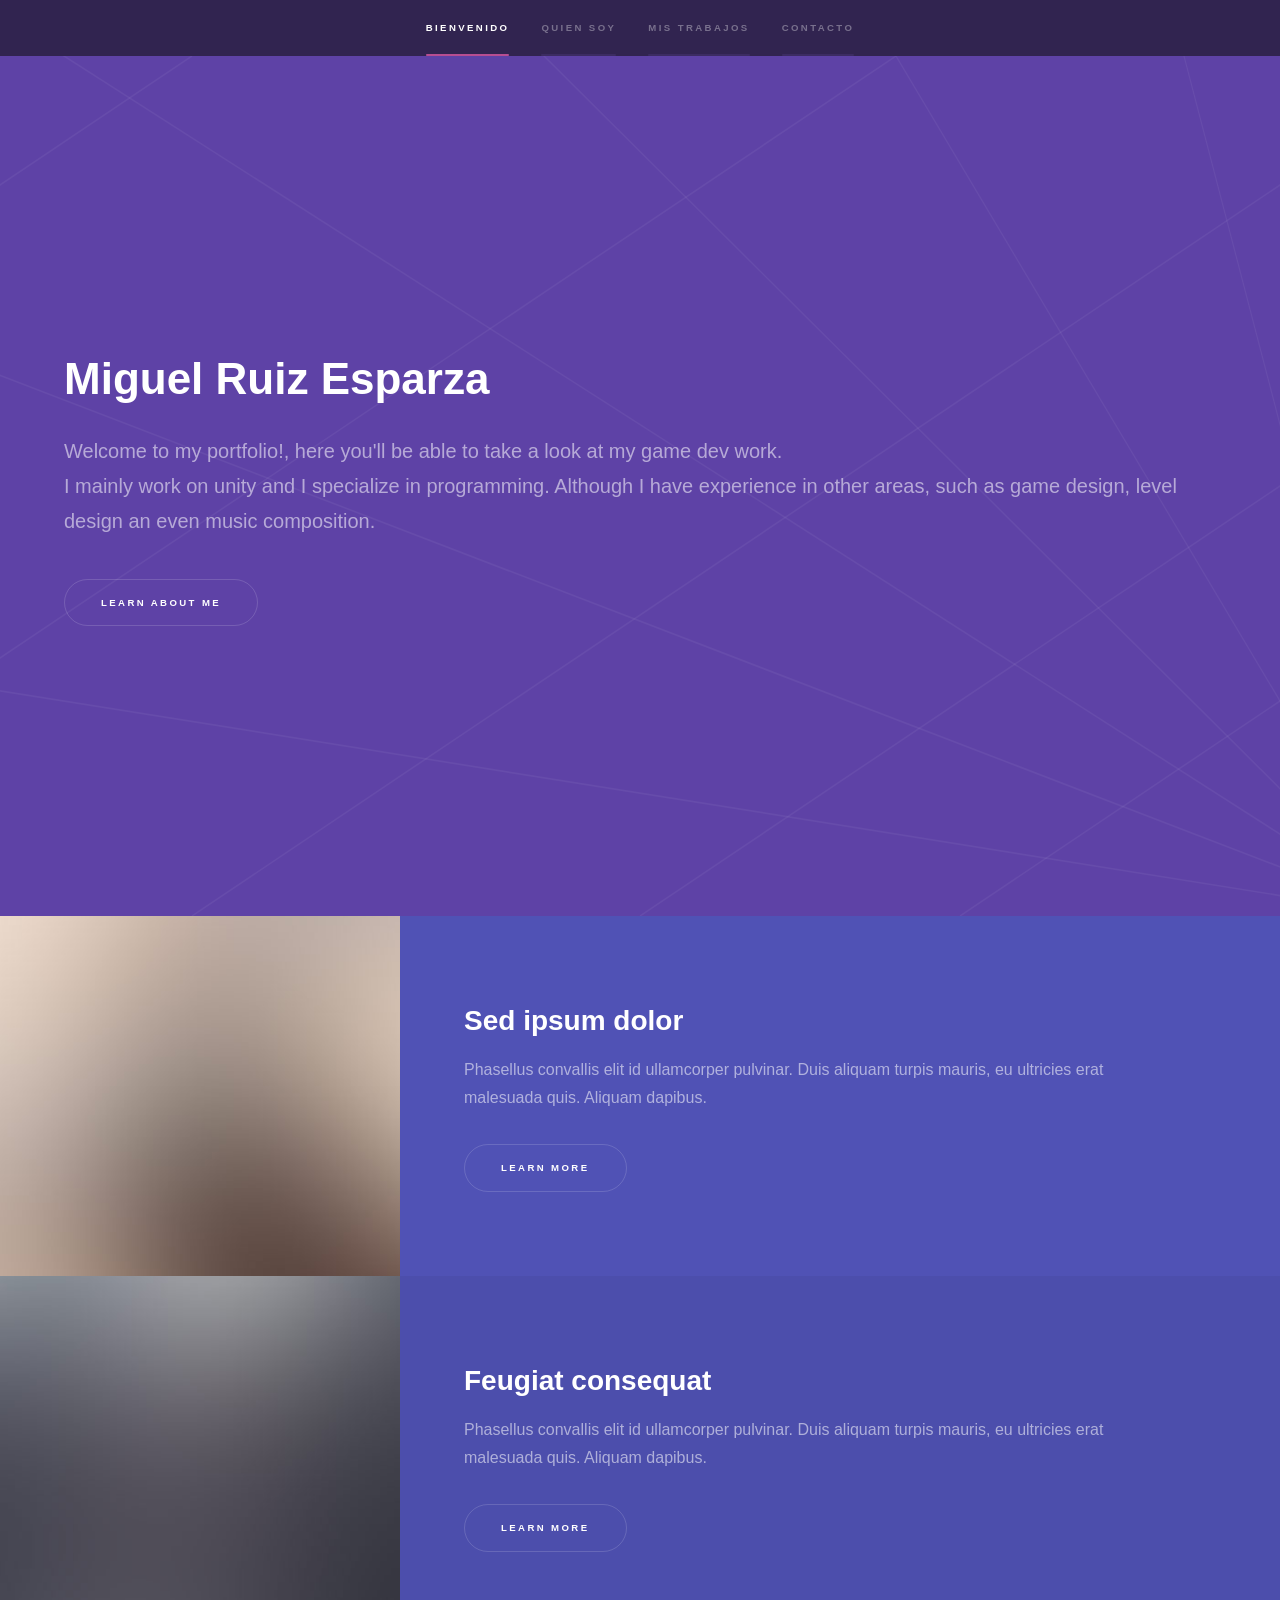
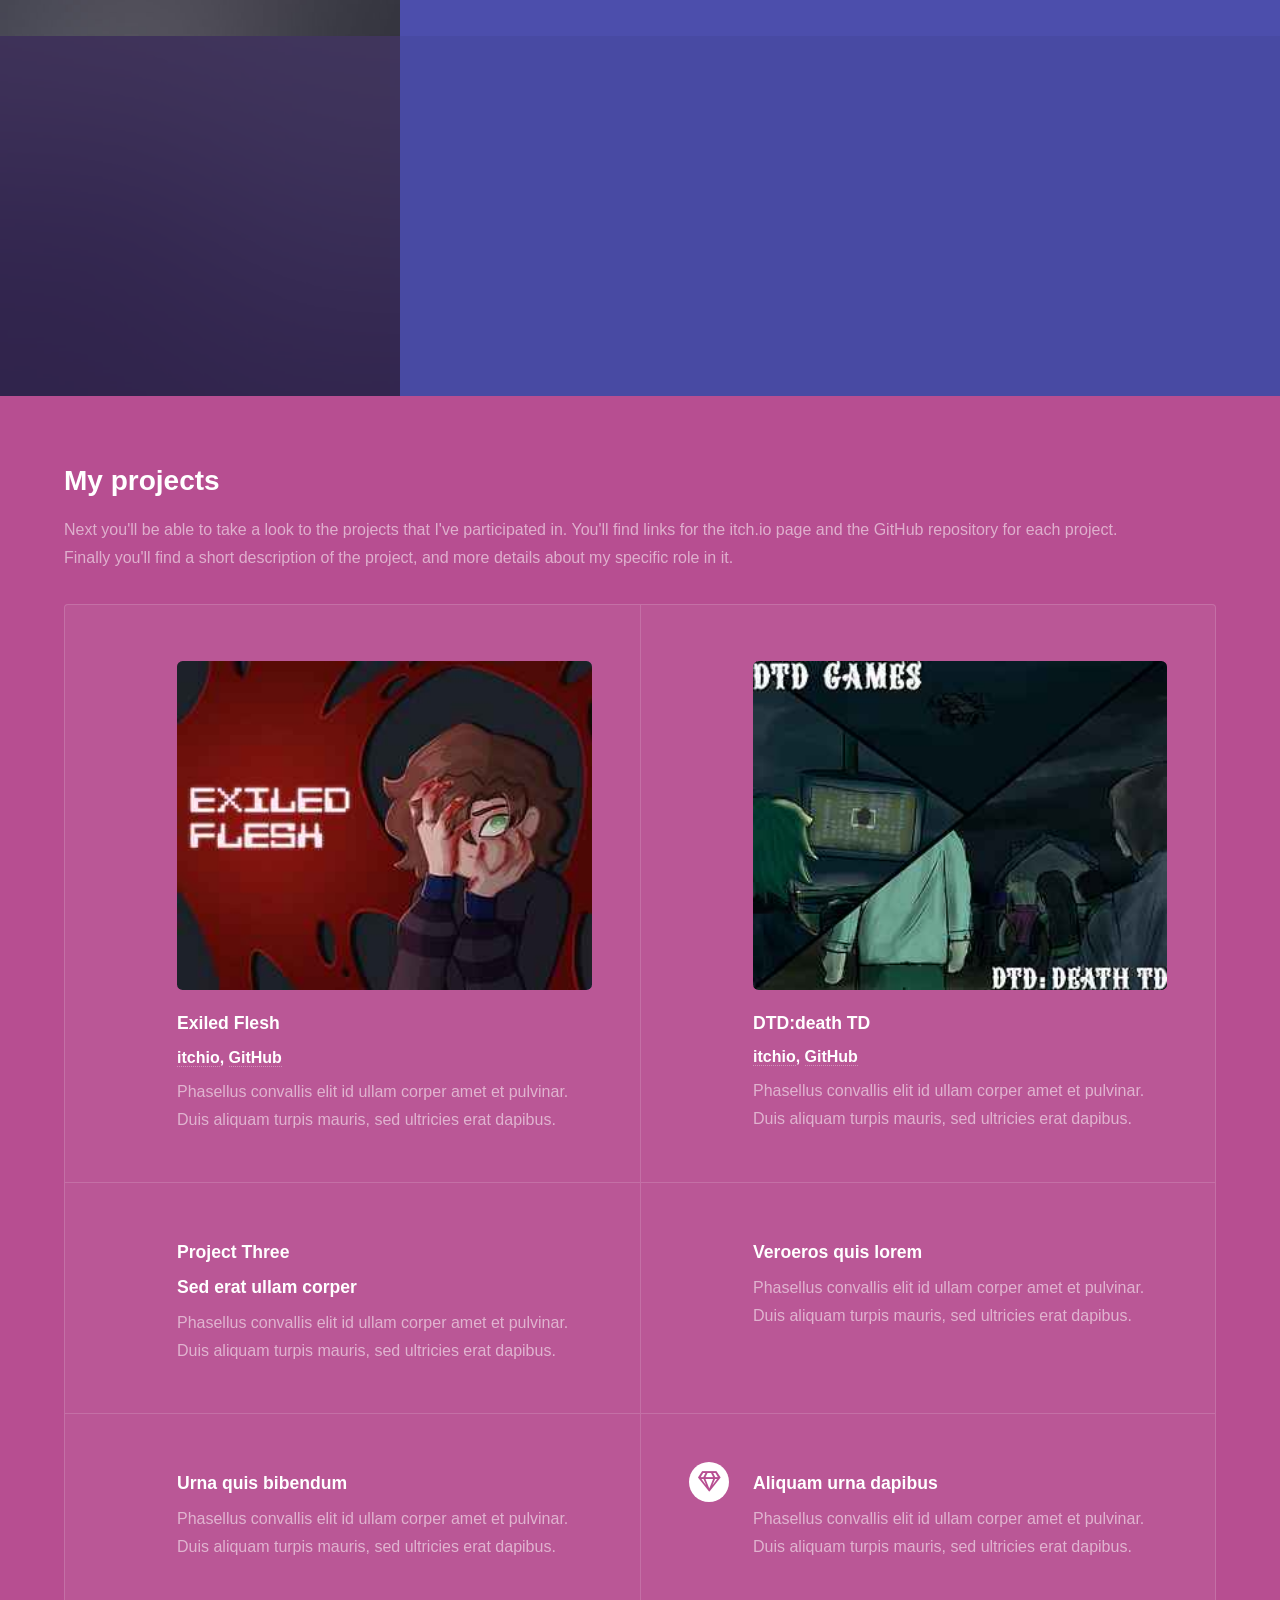
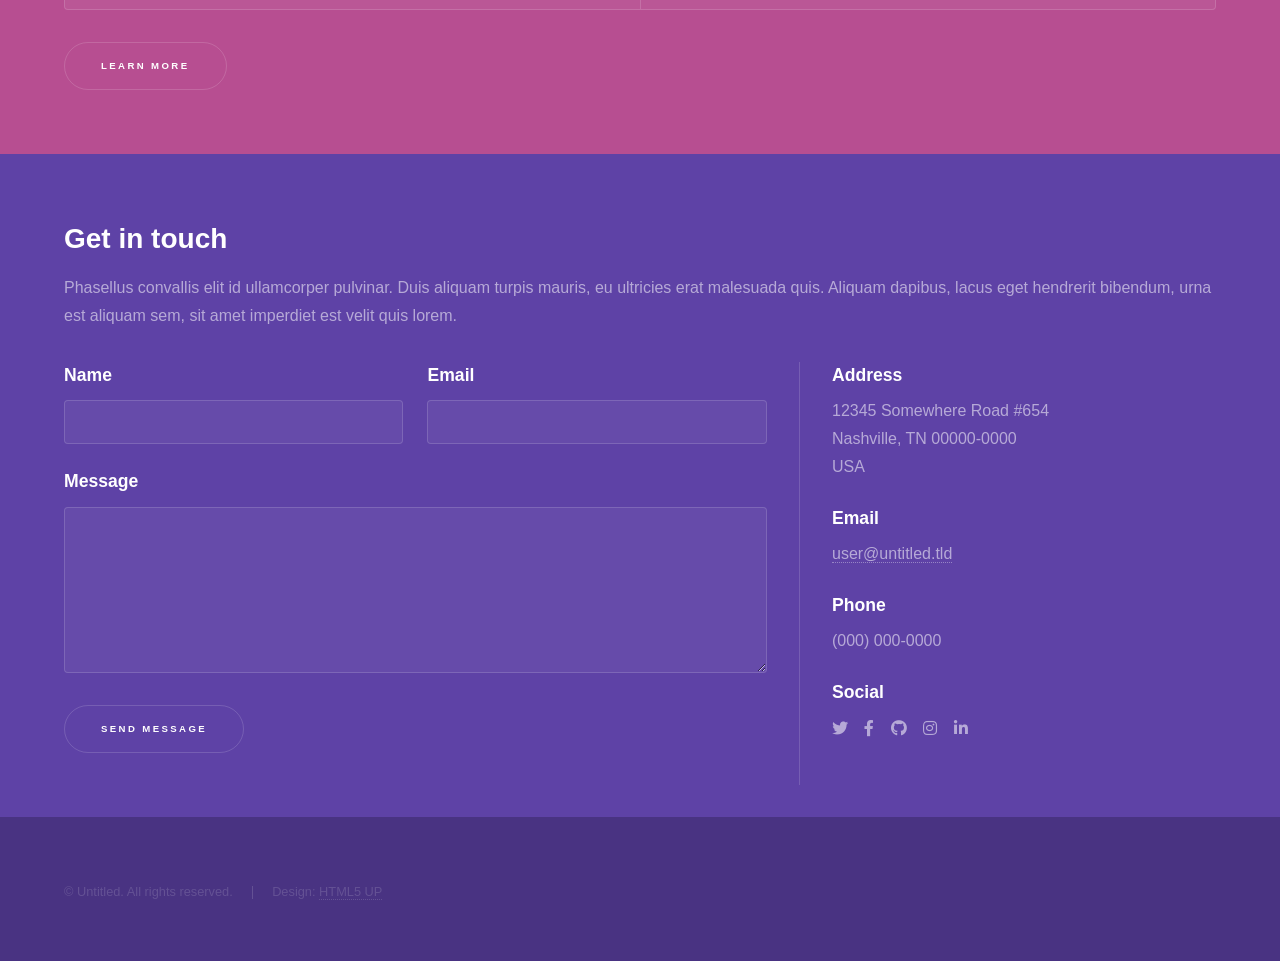
==== index.html @ 8ec9bc99 "DTD added" ====
<!DOCTYPE HTML>
<!--
	Credits to:
	Hyperspace by HTML5 UP
	html5up.net | @ajlkn
	Free for personal and commercial use under the CCA 3.0 license (html5up.net/license)
-->
<html>
	<head>
		<title>Miguel Ruiz Esparza Portfolio</title>
		<meta charset="utf-8" />
		<meta name="viewport" content="width=device-width, initial-scale=1, user-scalable=no" />
		<link rel="stylesheet" href="assets/css/main.css" />
		<noscript><link rel="stylesheet" href="assets/css/noscript.css" /></noscript>
	</head>
	<body class="is-preload">

		<!-- Sidebar -->
			<section id="sidebar">
				<div class="inner">
					<nav>
						<ul>
							<li><a href="#intro">Bienvenido</a></li>
							<li><a href="#one">Quien Soy</a></li>
							<li><a href="#two">Mis Trabajos</a></li>
							<li><a href="#three">Contacto</a></li>
						</ul>
					</nav>
				</div>
			</section>

		<!-- Wrapper -->
			<div id="wrapper">

				<!-- Intro -->
					<section id="intro" class="wrapper style1 fullscreen fade-up">
						<div class="inner">
							<h1>Miguel Ruiz Esparza</h1>
							<p>Welcome to my portfolio!, here you'll be able to take a look at my game dev work.<br />
							I mainly work on unity and I specialize in programming. Although I have experience in other areas,
							such as game design, level design an even music composition.</p>
							<ul class="actions">
								<li><a href="#one" class="button scrolly">Learn about me</a></li>
							</ul>
						</div>
					</section>

				<!-- One -->
					<section id="one" class="wrapper style2 spotlights">
						<section>
							<a href="#" class="image"><img src="images/pic01.jpg" alt="" data-position="center center" /></a>
							<div class="content">
								<div class="inner">
									<h2>Sed ipsum dolor</h2>
									<p>Phasellus convallis elit id ullamcorper pulvinar. Duis aliquam turpis mauris, eu ultricies erat malesuada quis. Aliquam dapibus.</p>
									<ul class="actions">
										<li><a href="generic.html" class="button">Learn more</a></li>
									</ul>
								</div>
							</div>
						</section>
						<section>
							<a href="#" class="image"><img src="images/pic02.jpg" alt="" data-position="top center" /></a>
							<div class="content">
								<div class="inner">
									<h2>Feugiat consequat</h2>
									<p>Phasellus convallis elit id ullamcorper pulvinar. Duis aliquam turpis mauris, eu ultricies erat malesuada quis. Aliquam dapibus.</p>
									<ul class="actions">
										<li><a href="generic.html" class="button">Learn more</a></li>
									</ul>
								</div>
							</div>
						</section>
						<section>
							<a href="#" class="image"><img src="images/pic03.jpg" alt="" data-position="25% 25%" /></a>
							<div class="content">
								<div class="inner">
									<h2>Ultricies aliquam</h2>
									<p>Phasellus convallis elit id ullamcorper pulvinar. Duis aliquam turpis mauris, eu ultricies erat malesuada quis. Aliquam dapibus.</p>
									<ul class="actions">
										<li><a href="generic.html" class="button">Learn more</a></li>
									</ul>
								</div>
							</div>
						</section>
					</section>

				<!-- Two PROYECTOS -->
					<section id="two" class="wrapper style3 fade-up">
						<div class="inner">
							<h2>My projects</h2>
							<p>Next you'll be able to take a look to the projects that I've participated in.
								You'll find links for the itch.io page and the GitHub repository for each project.</br>
								Finally you'll find a short description of the project, and more details about my specific role in it.
							</p>
							<div class="features">
								<section>
									<div class="project-image">
										<img src="images/exiled-flesh.jpg" alt="Exiled Flesh project">
									</div>
									<h3>Exiled Flesh</h3>
									<h4><a href="https://miguelruiz.itch.io/exiled-flesh" target="_blank">itchio</a>, <a href="https://github.com/Mike239g/ExiledFlesh" target="_blank">GitHub</a></h4>
									<p>Phasellus convallis elit id ullam corper amet et pulvinar. Duis aliquam turpis mauris, sed ultricies erat dapibus.</p>
								</section>
								<section>
									<div class="project-image">
										<img src="images/DTD.jpg" alt="DTD project">
									</div>
									<h3>DTD:death TD</h3>
									<h4><a href="https://miguelruiz.itch.io/dtd-death-td" target="_blank">itchio</a>, <a href="https://github.com/Mike239g/DeathTD" target="_blank">GitHub</a></h4>
									<p>Phasellus convallis elit id ullam corper amet et pulvinar. Duis aliquam turpis mauris, sed ultricies erat dapibus.</p>
								</section>
								<section>
									<h3>Project Three</h3>
									<h3>Sed erat ullam corper</h3>
									<p>Phasellus convallis elit id ullam corper amet et pulvinar. Duis aliquam turpis mauris, sed ultricies erat dapibus.</p>
								</section>
								<section>
									<h3>Veroeros quis lorem</h3>
									<p>Phasellus convallis elit id ullam corper amet et pulvinar. Duis aliquam turpis mauris, sed ultricies erat dapibus.</p>
								</section>
								<section>
									<h3>Urna quis bibendum</h3>
									<p>Phasellus convallis elit id ullam corper amet et pulvinar. Duis aliquam turpis mauris, sed ultricies erat dapibus.</p>
								</section>
								<section>
									<span class="icon major fa-gem"></span>
									<h3>Aliquam urna dapibus</h3>
									<p>Phasellus convallis elit id ullam corper amet et pulvinar. Duis aliquam turpis mauris, sed ultricies erat dapibus.</p>
								</section>
							</div>
							<ul class="actions">
								<li><a href="generic.html" class="button">Learn more</a></li>
							</ul>
						</div>
					</section>

				<!-- Three -->
					<section id="three" class="wrapper style1 fade-up">
						<div class="inner">
							<h2>Get in touch</h2>
							<p>Phasellus convallis elit id ullamcorper pulvinar. Duis aliquam turpis mauris, eu ultricies erat malesuada quis. Aliquam dapibus, lacus eget hendrerit bibendum, urna est aliquam sem, sit amet imperdiet est velit quis lorem.</p>
							<div class="split style1">
								<section>
									<form method="post" action="#">
										<div class="fields">
											<div class="field half">
												<label for="name">Name</label>
												<input type="text" name="name" id="name" />
											</div>
											<div class="field half">
												<label for="email">Email</label>
												<input type="text" name="email" id="email" />
											</div>
											<div class="field">
												<label for="message">Message</label>
												<textarea name="message" id="message" rows="5"></textarea>
											</div>
										</div>
										<ul class="actions">
											<li><a href="" class="button submit">Send Message</a></li>
										</ul>
									</form>
								</section>
								<section>
									<ul class="contact">
										<li>
											<h3>Address</h3>
											<span>12345 Somewhere Road #654<br />
											Nashville, TN 00000-0000<br />
											USA</span>
										</li>
										<li>
											<h3>Email</h3>
											<a href="#">user@untitled.tld</a>
										</li>
										<li>
											<h3>Phone</h3>
											<span>(000) 000-0000</span>
										</li>
										<li>
											<h3>Social</h3>
											<ul class="icons">
												<li><a href="#" class="icon brands fa-twitter"><span class="label">Twitter</span></a></li>
												<li><a href="#" class="icon brands fa-facebook-f"><span class="label">Facebook</span></a></li>
												<li><a href="#" class="icon brands fa-github"><span class="label">GitHub</span></a></li>
												<li><a href="#" class="icon brands fa-instagram"><span class="label">Instagram</span></a></li>
												<li><a href="#" class="icon brands fa-linkedin-in"><span class="label">LinkedIn</span></a></li>
											</ul>
										</li>
									</ul>
								</section>
							</div>
						</div>
					</section>

			</div>

		<!-- Footer -->
			<footer id="footer" class="wrapper style1-alt">
				<div class="inner">
					<ul class="menu">
						<li>&copy; Untitled. All rights reserved.</li><li>Design: <a href="http://html5up.net">HTML5 UP</a></li>
					</ul>
				</div>
			</footer>

		<!-- Scripts -->
			<script src="assets/js/jquery.min.js"></script>
			<script src="assets/js/jquery.scrollex.min.js"></script>
			<script src="assets/js/jquery.scrolly.min.js"></script>
			<script src="assets/js/browser.min.js"></script>
			<script src="assets/js/breakpoints.min.js"></script>
			<script src="assets/js/util.js"></script>
			<script src="assets/js/main.js"></script>

	</body>
</html>
---- assets/css/main.css ----
@import url(fontawesome-all.min.css);

/*
	Hyperspace by HTML5 UP
	html5up.net | @ajlkn
	Free for personal and commercial use under the CCA 3.0 license (html5up.net/license)
*/

html, body, div, span, applet, object,
iframe, h1, h2, h3, h4, h5, h6, p, blockquote,
pre, a, abbr, acronym, address, big, cite,
code, del, dfn, em, img, ins, kbd, q, s, samp,
small, strike, strong, sub, sup, tt, var, b,
u, i, center, dl, dt, dd, ol, ul, li, fieldset,
form, label, legend, table, caption, tbody,
tfoot, thead, tr, th, td, article, aside,
canvas, details, embed, figure, figcaption,
footer, header, hgroup, menu, nav, output, ruby,
section, summary, time, mark, audio, video {
	margin: 0;
	padding: 0;
	border: 0;
	font-size: 100%;
	font: inherit;
	vertical-align: baseline;}

article, aside, details, figcaption, figure,
footer, header, hgroup, menu, nav, section {
	display: block;}

body {
	line-height: 1;
}

ol, ul {
	list-style: none;
}

blockquote, q {
	quotes: none;
}

	blockquote:before, blockquote:after, q:before, q:after {
		content: '';
		content: none;
	}

table {
	border-collapse: collapse;
	border-spacing: 0;
}

body {
	-webkit-text-size-adjust: none;
}

mark {
	background-color: transparent;
	color: inherit;
}

input::-moz-focus-inner {
	border: 0;
	padding: 0;
}

input, select, textarea {
	-moz-appearance: none;
	-webkit-appearance: none;
	-ms-appearance: none;
	appearance: none;
}

/* Basic */

	@-ms-viewport {
		width: device-width;
	}

	body {
		-ms-overflow-style: scrollbar;
	}

	@media screen and (max-width: 480px) {

		html, body {
			min-width: 320px;
		}

	}

	html {
		box-sizing: border-box;
	}

	*, *:before, *:after {
		box-sizing: inherit;
	}

	body {
		background: #312450;
	}

		body.is-preload *, body.is-preload *:before, body.is-preload *:after {
			-moz-animation: none !important;
			-webkit-animation: none !important;
			-ms-animation: none !important;
			animation: none !important;
			-moz-transition: none !important;
			-webkit-transition: none !important;
			-ms-transition: none !important;
			transition: none !important;
		}

/* Type */

	body, input, select, textarea {
		color: rgba(255, 255, 255, 0.55);
		font-family: Arial, Helvetica, sans-serif;
		font-size: 16.5pt;
		font-weight: normal;
		line-height: 1.75;
	}

		@media screen and (max-width: 1680px) {

			body, input, select, textarea {
				font-size: 13pt;
			}

		}

		@media screen and (max-width: 1280px) {

			body, input, select, textarea {
				font-size: 12pt;
			}

		}

		@media screen and (max-width: 360px) {

			body, input, select, textarea {
				font-size: 11pt;
			}

		}

	a {
		-moz-transition: color 0.2s ease, border-bottom-color 0.2s ease;
		-webkit-transition: color 0.2s ease, border-bottom-color 0.2s ease;
		-ms-transition: color 0.2s ease, border-bottom-color 0.2s ease;
		transition: color 0.2s ease, border-bottom-color 0.2s ease;
		border-bottom: dotted 1px rgba(255, 255, 255, 0.35);
		color: inherit;
		text-decoration: none;
	}

		a:hover {
			border-bottom-color: transparent;
			color: #ffffff;
		}

	strong, b {
		color: #ffffff;
		font-weight: bold;
	}

	em, i {
		font-style: italic;
	}

	p {
		margin: 0 0 2em 0;
	}

	h1, h2, h3, h4, h5, h6 {
		color: #ffffff;
		font-weight: bold;
		line-height: 1.5;
		margin: 0 0 0.5em 0;
	}

		h1 a, h2 a, h3 a, h4 a, h5 a, h6 a {
			color: inherit;
			text-decoration: none;
		}

	h1 {
		font-size: 2.75em;
	}

		h1.major {
			margin: 0 0 1.3em 0;
			position: relative;
			padding-bottom: 0.35em;
		}

			h1.major:after {
				background-image: -moz-linear-gradient(to right, #5e42a6, #b74e91);
				background-image: -webkit-linear-gradient(to right, #5e42a6, #b74e91);
				background-image: -ms-linear-gradient(to right, #5e42a6, #b74e91);
				background-image: linear-gradient(to right, #5e42a6, #b74e91);
				-moz-transition: max-width 0.2s ease;
				-webkit-transition: max-width 0.2s ease;
				-ms-transition: max-width 0.2s ease;
				transition: max-width 0.2s ease;
				border-radius: 0.2em;
				bottom: 0;
				content: '';
				height: 0.05em;
				position: absolute;
				right: 0;
				width: 100%;
			}

	h2 {
		font-size: 1.75em;
	}

	h3 {
		font-size: 1.1em;
	}

	h4 {
		font-size: 1em;
	}

	h5 {
		font-size: 0.8em;
	}

	h6 {
		font-size: 0.6em;
	}

	@media screen and (max-width: 736px) {

		h1 {
			font-size: 2em;
		}

		h2 {
			font-size: 1.25em;
		}

		h3 {
			font-size: 1em;
		}

		h4 {
			font-size: 0.8em;
		}

		h5 {
			font-size: 0.6em;
		}

		h6 {
			font-size: 0.6em;
		}

	}

	sub {
		font-size: 0.8em;
		position: relative;
		top: 0.5em;
	}

	sup {
		font-size: 0.8em;
		position: relative;
		top: -0.5em;
	}

	blockquote {
		border-left: solid 4px rgba(255, 255, 255, 0.15);
		font-style: italic;
		margin: 0 0 2em 0;
		padding: 0.5em 0 0.5em 2em;
	}

	code {
		background: rgba(255, 255, 255, 0.05);
		border-radius: 0.25em;
		border: solid 1px rgba(255, 255, 255, 0.15);
		font-family: "Courier New", monospace;
		font-size: 0.9em;
		margin: 0 0.25em;
		padding: 0.25em 0.65em;
	}

	pre {
		-webkit-overflow-scrolling: touch;
		font-family: "Courier New", monospace;
		font-size: 0.9em;
		margin: 0 0 2em 0;
	}

		pre code {
			display: block;
			line-height: 1.75em;
			padding: 1em 1.5em;
			overflow-x: auto;
		}

	hr {
		border: 0;
		border-bottom: solid 1px rgba(255, 255, 255, 0.15);
		margin: 2em 0;
	}

		hr.major {
			margin: 3em 0;
		}

	.align-left {
		text-align: left;
	}

	.align-center {
		text-align: center;
	}

	.align-right {
		text-align: right;
	}

/* Row */

	.row {
		display: flex;
		flex-wrap: wrap;
		box-sizing: border-box;
		align-items: stretch;
	}

		.row > * {
			box-sizing: border-box;
		}

		.row.gtr-uniform > * > :last-child {
			margin-bottom: 0;
		}

		.row.aln-left {
			justify-content: flex-start;
		}

		.row.aln-center {
			justify-content: center;
		}

		.row.aln-right {
			justify-content: flex-end;
		}

		.row.aln-top {
			align-items: flex-start;
		}

		.row.aln-middle {
			align-items: center;
		}

		.row.aln-bottom {
			align-items: flex-end;
		}

		.row > .imp {
			order: -1;
		}

		.row > .col-1 {
			width: 8.33333%;
		}

		.row > .off-1 {
			margin-left: 8.33333%;
		}

		.row > .col-2 {
			width: 16.66667%;
		}

		.row > .off-2 {
			margin-left: 16.66667%;
		}

		.row > .col-3 {
			width: 25%;
		}

		.row > .off-3 {
			margin-left: 25%;
		}

		.row > .col-4 {
			width: 33.33333%;
		}

		.row > .off-4 {
			margin-left: 33.33333%;
		}

		.row > .col-5 {
			width: 41.66667%;
		}

		.row > .off-5 {
			margin-left: 41.66667%;
		}

		.row > .col-6 {
			width: 50%;
		}

		.row > .off-6 {
			margin-left: 50%;
		}

		.row > .col-7 {
			width: 58.33333%;
		}

		.row > .off-7 {
			margin-left: 58.33333%;
		}

		.row > .col-8 {
			width: 66.66667%;
		}

		.row > .off-8 {
			margin-left: 66.66667%;
		}

		.row > .col-9 {
			width: 75%;
		}

		.row > .off-9 {
			margin-left: 75%;
		}

		.row > .col-10 {
			width: 83.33333%;
		}

		.row > .off-10 {
			margin-left: 83.33333%;
		}

		.row > .col-11 {
			width: 91.66667%;
		}

		.row > .off-11 {
			margin-left: 91.66667%;
		}

		.row > .col-12 {
			width: 100%;
		}

		.row > .off-12 {
			margin-left: 100%;
		}

		.row.gtr-0 {
			margin-top: 0;
			margin-left: 0em;
		}

			.row.gtr-0 > * {
				padding: 0 0 0 0em;
			}

			.row.gtr-0.gtr-uniform {
				margin-top: 0em;
			}

				.row.gtr-0.gtr-uniform > * {
					padding-top: 0em;
				}

		.row.gtr-25 {
			margin-top: 0;
			margin-left: -0.375em;
		}

			.row.gtr-25 > * {
				padding: 0 0 0 0.375em;
			}

			.row.gtr-25.gtr-uniform {
				margin-top: -0.375em;
			}

				.row.gtr-25.gtr-uniform > * {
					padding-top: 0.375em;
				}

		.row.gtr-50 {
			margin-top: 0;
			margin-left: -0.75em;
		}

			.row.gtr-50 > * {
				padding: 0 0 0 0.75em;
			}

			.row.gtr-50.gtr-uniform {
				margin-top: -0.75em;
			}

				.row.gtr-50.gtr-uniform > * {
					padding-top: 0.75em;
				}

		.row {
			margin-top: 0;
			margin-left: -1.5em;
		}

			.row > * {
				padding: 0 0 0 1.5em;
			}

			.row.gtr-uniform {
				margin-top: -1.5em;
			}

				.row.gtr-uniform > * {
					padding-top: 1.5em;
				}

		.row.gtr-150 {
			margin-top: 0;
			margin-left: -2.25em;
		}

			.row.gtr-150 > * {
				padding: 0 0 0 2.25em;
			}

			.row.gtr-150.gtr-uniform {
				margin-top: -2.25em;
			}

				.row.gtr-150.gtr-uniform > * {
					padding-top: 2.25em;
				}

		.row.gtr-200 {
			margin-top: 0;
			margin-left: -3em;
		}

			.row.gtr-200 > * {
				padding: 0 0 0 3em;
			}

			.row.gtr-200.gtr-uniform {
				margin-top: -3em;
			}

				.row.gtr-200.gtr-uniform > * {
					padding-top: 3em;
				}

		@media screen and (max-width: 1680px) {

			.row {
				display: flex;
				flex-wrap: wrap;
				box-sizing: border-box;
				align-items: stretch;
			}

				.row > * {
					box-sizing: border-box;
				}

				.row.gtr-uniform > * > :last-child {
					margin-bottom: 0;
				}

				.row.aln-left {
					justify-content: flex-start;
				}

				.row.aln-center {
					justify-content: center;
				}

				.row.aln-right {
					justify-content: flex-end;
				}

				.row.aln-top {
					align-items: flex-start;
				}

				.row.aln-middle {
					align-items: center;
				}

				.row.aln-bottom {
					align-items: flex-end;
				}

				.row > .imp-xlarge {
					order: -1;
				}

				.row > .col-1-xlarge {
					width: 8.33333%;
				}

				.row > .off-1-xlarge {
					margin-left: 8.33333%;
				}

				.row > .col-2-xlarge {
					width: 16.66667%;
				}

				.row > .off-2-xlarge {
					margin-left: 16.66667%;
				}

				.row > .col-3-xlarge {
					width: 25%;
				}

				.row > .off-3-xlarge {
					margin-left: 25%;
				}

				.row > .col-4-xlarge {
					width: 33.33333%;
				}

				.row > .off-4-xlarge {
					margin-left: 33.33333%;
				}

				.row > .col-5-xlarge {
					width: 41.66667%;
				}

				.row > .off-5-xlarge {
					margin-left: 41.66667%;
				}

				.row > .col-6-xlarge {
					width: 50%;
				}

				.row > .off-6-xlarge {
					margin-left: 50%;
				}

				.row > .col-7-xlarge {
					width: 58.33333%;
				}

				.row > .off-7-xlarge {
					margin-left: 58.33333%;
				}

				.row > .col-8-xlarge {
					width: 66.66667%;
				}

				.row > .off-8-xlarge {
					margin-left: 66.66667%;
				}

				.row > .col-9-xlarge {
					width: 75%;
				}

				.row > .off-9-xlarge {
					margin-left: 75%;
				}

				.row > .col-10-xlarge {
					width: 83.33333%;
				}

				.row > .off-10-xlarge {
					margin-left: 83.33333%;
				}

				.row > .col-11-xlarge {
					width: 91.66667%;
				}

				.row > .off-11-xlarge {
					margin-left: 91.66667%;
				}

				.row > .col-12-xlarge {
					width: 100%;
				}

				.row > .off-12-xlarge {
					margin-left: 100%;
				}

				.row.gtr-0 {
					margin-top: 0;
					margin-left: 0em;
				}

					.row.gtr-0 > * {
						padding: 0 0 0 0em;
					}

					.row.gtr-0.gtr-uniform {
						margin-top: 0em;
					}

						.row.gtr-0.gtr-uniform > * {
							padding-top: 0em;
						}

				.row.gtr-25 {
					margin-top: 0;
					margin-left: -0.375em;
				}

					.row.gtr-25 > * {
						padding: 0 0 0 0.375em;
					}

					.row.gtr-25.gtr-uniform {
						margin-top: -0.375em;
					}

						.row.gtr-25.gtr-uniform > * {
							padding-top: 0.375em;
						}

				.row.gtr-50 {
					margin-top: 0;
					margin-left: -0.75em;
				}

					.row.gtr-50 > * {
						padding: 0 0 0 0.75em;
					}

					.row.gtr-50.gtr-uniform {
						margin-top: -0.75em;
					}

						.row.gtr-50.gtr-uniform > * {
							padding-top: 0.75em;
						}

				.row {
					margin-top: 0;
					margin-left: -1.5em;
				}

					.row > * {
						padding: 0 0 0 1.5em;
					}

					.row.gtr-uniform {
						margin-top: -1.5em;
					}

						.row.gtr-uniform > * {
							padding-top: 1.5em;
						}

				.row.gtr-150 {
					margin-top: 0;
					margin-left: -2.25em;
				}

					.row.gtr-150 > * {
						padding: 0 0 0 2.25em;
					}

					.row.gtr-150.gtr-uniform {
						margin-top: -2.25em;
					}

						.row.gtr-150.gtr-uniform > * {
							padding-top: 2.25em;
						}

				.row.gtr-200 {
					margin-top: 0;
					margin-left: -3em;
				}

					.row.gtr-200 > * {
						padding: 0 0 0 3em;
					}

					.row.gtr-200.gtr-uniform {
						margin-top: -3em;
					}

						.row.gtr-200.gtr-uniform > * {
							padding-top: 3em;
						}

		}

		@media screen and (max-width: 1280px) {

			.row {
				display: flex;
				flex-wrap: wrap;
				box-sizing: border-box;
				align-items: stretch;
			}

				.row > * {
					box-sizing: border-box;
				}

				.row.gtr-uniform > * > :last-child {
					margin-bottom: 0;
				}

				.row.aln-left {
					justify-content: flex-start;
				}

				.row.aln-center {
					justify-content: center;
				}

				.row.aln-right {
					justify-content: flex-end;
				}

				.row.aln-top {
					align-items: flex-start;
				}

				.row.aln-middle {
					align-items: center;
				}

				.row.aln-bottom {
					align-items: flex-end;
				}

				.row > .imp-large {
					order: -1;
				}

				.row > .col-1-large {
					width: 8.33333%;
				}

				.row > .off-1-large {
					margin-left: 8.33333%;
				}

				.row > .col-2-large {
					width: 16.66667%;
				}

				.row > .off-2-large {
					margin-left: 16.66667%;
				}

				.row > .col-3-large {
					width: 25%;
				}

				.row > .off-3-large {
					margin-left: 25%;
				}

				.row > .col-4-large {
					width: 33.33333%;
				}

				.row > .off-4-large {
					margin-left: 33.33333%;
				}

				.row > .col-5-large {
					width: 41.66667%;
				}

				.row > .off-5-large {
					margin-left: 41.66667%;
				}

				.row > .col-6-large {
					width: 50%;
				}

				.row > .off-6-large {
					margin-left: 50%;
				}

				.row > .col-7-large {
					width: 58.33333%;
				}

				.row > .off-7-large {
					margin-left: 58.33333%;
				}

				.row > .col-8-large {
					width: 66.66667%;
				}

				.row > .off-8-large {
					margin-left: 66.66667%;
				}

				.row > .col-9-large {
					width: 75%;
				}

				.row > .off-9-large {
					margin-left: 75%;
				}

				.row > .col-10-large {
					width: 83.33333%;
				}

				.row > .off-10-large {
					margin-left: 83.33333%;
				}

				.row > .col-11-large {
					width: 91.66667%;
				}

				.row > .off-11-large {
					margin-left: 91.66667%;
				}

				.row > .col-12-large {
					width: 100%;
				}

				.row > .off-12-large {
					margin-left: 100%;
				}

				.row.gtr-0 {
					margin-top: 0;
					margin-left: 0em;
				}

					.row.gtr-0 > * {
						padding: 0 0 0 0em;
					}

					.row.gtr-0.gtr-uniform {
						margin-top: 0em;
					}

						.row.gtr-0.gtr-uniform > * {
							padding-top: 0em;
						}

				.row.gtr-25 {
					margin-top: 0;
					margin-left: -0.375em;
				}

					.row.gtr-25 > * {
						padding: 0 0 0 0.375em;
					}

					.row.gtr-25.gtr-uniform {
						margin-top: -0.375em;
					}

						.row.gtr-25.gtr-uniform > * {
							padding-top: 0.375em;
						}

				.row.gtr-50 {
					margin-top: 0;
					margin-left: -0.75em;
				}

					.row.gtr-50 > * {
						padding: 0 0 0 0.75em;
					}

					.row.gtr-50.gtr-uniform {
						margin-top: -0.75em;
					}

						.row.gtr-50.gtr-uniform > * {
							padding-top: 0.75em;
						}

				.row {
					margin-top: 0;
					margin-left: -1.5em;
				}

					.row > * {
						padding: 0 0 0 1.5em;
					}

					.row.gtr-uniform {
						margin-top: -1.5em;
					}

						.row.gtr-uniform > * {
							padding-top: 1.5em;
						}

				.row.gtr-150 {
					margin-top: 0;
					margin-left: -2.25em;
				}

					.row.gtr-150 > * {
						padding: 0 0 0 2.25em;
					}

					.row.gtr-150.gtr-uniform {
						margin-top: -2.25em;
					}

						.row.gtr-150.gtr-uniform > * {
							padding-top: 2.25em;
						}

				.row.gtr-200 {
					margin-top: 0;
					margin-left: -3em;
				}

					.row.gtr-200 > * {
						padding: 0 0 0 3em;
					}

					.row.gtr-200.gtr-uniform {
						margin-top: -3em;
					}

						.row.gtr-200.gtr-uniform > * {
							padding-top: 3em;
						}

		}

		@media screen and (max-width: 980px) {

			.row {
				display: flex;
				flex-wrap: wrap;
				box-sizing: border-box;
				align-items: stretch;
			}

				.row > * {
					box-sizing: border-box;
				}

				.row.gtr-uniform > * > :last-child {
					margin-bottom: 0;
				}

				.row.aln-left {
					justify-content: flex-start;
				}

				.row.aln-center {
					justify-content: center;
				}

				.row.aln-right {
					justify-content: flex-end;
				}

				.row.aln-top {
					align-items: flex-start;
				}

				.row.aln-middle {
					align-items: center;
				}

				.row.aln-bottom {
					align-items: flex-end;
				}

				.row > .imp-medium {
					order: -1;
				}

				.row > .col-1-medium {
					width: 8.33333%;
				}

				.row > .off-1-medium {
					margin-left: 8.33333%;
				}

				.row > .col-2-medium {
					width: 16.66667%;
				}

				.row > .off-2-medium {
					margin-left: 16.66667%;
				}

				.row > .col-3-medium {
					width: 25%;
				}

				.row > .off-3-medium {
					margin-left: 25%;
				}

				.row > .col-4-medium {
					width: 33.33333%;
				}

				.row > .off-4-medium {
					margin-left: 33.33333%;
				}

				.row > .col-5-medium {
					width: 41.66667%;
				}

				.row > .off-5-medium {
					margin-left: 41.66667%;
				}

				.row > .col-6-medium {
					width: 50%;
				}

				.row > .off-6-medium {
					margin-left: 50%;
				}

				.row > .col-7-medium {
					width: 58.33333%;
				}

				.row > .off-7-medium {
					margin-left: 58.33333%;
				}

				.row > .col-8-medium {
					width: 66.66667%;
				}

				.row > .off-8-medium {
					margin-left: 66.66667%;
				}

				.row > .col-9-medium {
					width: 75%;
				}

				.row > .off-9-medium {
					margin-left: 75%;
				}

				.row > .col-10-medium {
					width: 83.33333%;
				}

				.row > .off-10-medium {
					margin-left: 83.33333%;
				}

				.row > .col-11-medium {
					width: 91.66667%;
				}

				.row > .off-11-medium {
					margin-left: 91.66667%;
				}

				.row > .col-12-medium {
					width: 100%;
				}

				.row > .off-12-medium {
					margin-left: 100%;
				}

				.row.gtr-0 {
					margin-top: 0;
					margin-left: 0em;
				}

					.row.gtr-0 > * {
						padding: 0 0 0 0em;
					}

					.row.gtr-0.gtr-uniform {
						margin-top: 0em;
					}

						.row.gtr-0.gtr-uniform > * {
							padding-top: 0em;
						}

				.row.gtr-25 {
					margin-top: 0;
					margin-left: -0.375em;
				}

					.row.gtr-25 > * {
						padding: 0 0 0 0.375em;
					}

					.row.gtr-25.gtr-uniform {
						margin-top: -0.375em;
					}

						.row.gtr-25.gtr-uniform > * {
							padding-top: 0.375em;
						}

				.row.gtr-50 {
					margin-top: 0;
					margin-left: -0.75em;
				}

					.row.gtr-50 > * {
						padding: 0 0 0 0.75em;
					}

					.row.gtr-50.gtr-uniform {
						margin-top: -0.75em;
					}

						.row.gtr-50.gtr-uniform > * {
							padding-top: 0.75em;
						}

				.row {
					margin-top: 0;
					margin-left: -1.5em;
				}

					.row > * {
						padding: 0 0 0 1.5em;
					}

					.row.gtr-uniform {
						margin-top: -1.5em;
					}

						.row.gtr-uniform > * {
							padding-top: 1.5em;
						}

				.row.gtr-150 {
					margin-top: 0;
					margin-left: -2.25em;
				}

					.row.gtr-150 > * {
						padding: 0 0 0 2.25em;
					}

					.row.gtr-150.gtr-uniform {
						margin-top: -2.25em;
					}

						.row.gtr-150.gtr-uniform > * {
							padding-top: 2.25em;
						}

				.row.gtr-200 {
					margin-top: 0;
					margin-left: -3em;
				}

					.row.gtr-200 > * {
						padding: 0 0 0 3em;
					}

					.row.gtr-200.gtr-uniform {
						margin-top: -3em;
					}

						.row.gtr-200.gtr-uniform > * {
							padding-top: 3em;
						}

		}

		@media screen and (max-width: 736px) {

			.row {
				display: flex;
				flex-wrap: wrap;
				box-sizing: border-box;
				align-items: stretch;
			}

				.row > * {
					box-sizing: border-box;
				}

				.row.gtr-uniform > * > :last-child {
					margin-bottom: 0;
				}

				.row.aln-left {
					justify-content: flex-start;
				}

				.row.aln-center {
					justify-content: center;
				}

				.row.aln-right {
					justify-content: flex-end;
				}

				.row.aln-top {
					align-items: flex-start;
				}

				.row.aln-middle {
					align-items: center;
				}

				.row.aln-bottom {
					align-items: flex-end;
				}

				.row > .imp-small {
					order: -1;
				}

				.row > .col-1-small {
					width: 8.33333%;
				}

				.row > .off-1-small {
					margin-left: 8.33333%;
				}

				.row > .col-2-small {
					width: 16.66667%;
				}

				.row > .off-2-small {
					margin-left: 16.66667%;
				}

				.row > .col-3-small {
					width: 25%;
				}

				.row > .off-3-small {
					margin-left: 25%;
				}

				.row > .col-4-small {
					width: 33.33333%;
				}

				.row > .off-4-small {
					margin-left: 33.33333%;
				}

				.row > .col-5-small {
					width: 41.66667%;
				}

				.row > .off-5-small {
					margin-left: 41.66667%;
				}

				.row > .col-6-small {
					width: 50%;
				}

				.row > .off-6-small {
					margin-left: 50%;
				}

				.row > .col-7-small {
					width: 58.33333%;
				}

				.row > .off-7-small {
					margin-left: 58.33333%;
				}

				.row > .col-8-small {
					width: 66.66667%;
				}

				.row > .off-8-small {
					margin-left: 66.66667%;
				}

				.row > .col-9-small {
					width: 75%;
				}

				.row > .off-9-small {
					margin-left: 75%;
				}

				.row > .col-10-small {
					width: 83.33333%;
				}

				.row > .off-10-small {
					margin-left: 83.33333%;
				}

				.row > .col-11-small {
					width: 91.66667%;
				}

				.row > .off-11-small {
					margin-left: 91.66667%;
				}

				.row > .col-12-small {
					width: 100%;
				}

				.row > .off-12-small {
					margin-left: 100%;
				}

				.row.gtr-0 {
					margin-top: 0;
					margin-left: 0em;
				}

					.row.gtr-0 > * {
						padding: 0 0 0 0em;
					}

					.row.gtr-0.gtr-uniform {
						margin-top: 0em;
					}

						.row.gtr-0.gtr-uniform > * {
							padding-top: 0em;
						}

				.row.gtr-25 {
					margin-top: 0;
					margin-left: -0.375em;
				}

					.row.gtr-25 > * {
						padding: 0 0 0 0.375em;
					}

					.row.gtr-25.gtr-uniform {
						margin-top: -0.375em;
					}

						.row.gtr-25.gtr-uniform > * {
							padding-top: 0.375em;
						}

				.row.gtr-50 {
					margin-top: 0;
					margin-left: -0.75em;
				}

					.row.gtr-50 > * {
						padding: 0 0 0 0.75em;
					}

					.row.gtr-50.gtr-uniform {
						margin-top: -0.75em;
					}

						.row.gtr-50.gtr-uniform > * {
							padding-top: 0.75em;
						}

				.row {
					margin-top: 0;
					margin-left: -1.5em;
				}

					.row > * {
						padding: 0 0 0 1.5em;
					}

					.row.gtr-uniform {
						margin-top: -1.5em;
					}

						.row.gtr-uniform > * {
							padding-top: 1.5em;
						}

				.row.gtr-150 {
					margin-top: 0;
					margin-left: -2.25em;
				}

					.row.gtr-150 > * {
						padding: 0 0 0 2.25em;
					}

					.row.gtr-150.gtr-uniform {
						margin-top: -2.25em;
					}

						.row.gtr-150.gtr-uniform > * {
							padding-top: 2.25em;
						}

				.row.gtr-200 {
					margin-top: 0;
					margin-left: -3em;
				}

					.row.gtr-200 > * {
						padding: 0 0 0 3em;
					}

					.row.gtr-200.gtr-uniform {
						margin-top: -3em;
					}

						.row.gtr-200.gtr-uniform > * {
							padding-top: 3em;
						}

		}

		@media screen and (max-width: 480px) {

			.row {
				display: flex;
				flex-wrap: wrap;
				box-sizing: border-box;
				align-items: stretch;
			}

				.row > * {
					box-sizing: border-box;
				}

				.row.gtr-uniform > * > :last-child {
					margin-bottom: 0;
				}

				.row.aln-left {
					justify-content: flex-start;
				}

				.row.aln-center {
					justify-content: center;
				}

				.row.aln-right {
					justify-content: flex-end;
				}

				.row.aln-top {
					align-items: flex-start;
				}

				.row.aln-middle {
					align-items: center;
				}

				.row.aln-bottom {
					align-items: flex-end;
				}

				.row > .imp-xsmall {
					order: -1;
				}

				.row > .col-1-xsmall {
					width: 8.33333%;
				}

				.row > .off-1-xsmall {
					margin-left: 8.33333%;
				}

				.row > .col-2-xsmall {
					width: 16.66667%;
				}

				.row > .off-2-xsmall {
					margin-left: 16.66667%;
				}

				.row > .col-3-xsmall {
					width: 25%;
				}

				.row > .off-3-xsmall {
					margin-left: 25%;
				}

				.row > .col-4-xsmall {
					width: 33.33333%;
				}

				.row > .off-4-xsmall {
					margin-left: 33.33333%;
				}

				.row > .col-5-xsmall {
					width: 41.66667%;
				}

				.row > .off-5-xsmall {
					margin-left: 41.66667%;
				}

				.row > .col-6-xsmall {
					width: 50%;
				}

				.row > .off-6-xsmall {
					margin-left: 50%;
				}

				.row > .col-7-xsmall {
					width: 58.33333%;
				}

				.row > .off-7-xsmall {
					margin-left: 58.33333%;
				}

				.row > .col-8-xsmall {
					width: 66.66667%;
				}

				.row > .off-8-xsmall {
					margin-left: 66.66667%;
				}

				.row > .col-9-xsmall {
					width: 75%;
				}

				.row > .off-9-xsmall {
					margin-left: 75%;
				}

				.row > .col-10-xsmall {
					width: 83.33333%;
				}

				.row > .off-10-xsmall {
					margin-left: 83.33333%;
				}

				.row > .col-11-xsmall {
					width: 91.66667%;
				}

				.row > .off-11-xsmall {
					margin-left: 91.66667%;
				}

				.row > .col-12-xsmall {
					width: 100%;
				}

				.row > .off-12-xsmall {
					margin-left: 100%;
				}

				.row.gtr-0 {
					margin-top: 0;
					margin-left: 0em;
				}

					.row.gtr-0 > * {
						padding: 0 0 0 0em;
					}

					.row.gtr-0.gtr-uniform {
						margin-top: 0em;
					}

						.row.gtr-0.gtr-uniform > * {
							padding-top: 0em;
						}

				.row.gtr-25 {
					margin-top: 0;
					margin-left: -0.375em;
				}

					.row.gtr-25 > * {
						padding: 0 0 0 0.375em;
					}

					.row.gtr-25.gtr-uniform {
						margin-top: -0.375em;
					}

						.row.gtr-25.gtr-uniform > * {
							padding-top: 0.375em;
						}

				.row.gtr-50 {
					margin-top: 0;
					margin-left: -0.75em;
				}

					.row.gtr-50 > * {
						padding: 0 0 0 0.75em;
					}

					.row.gtr-50.gtr-uniform {
						margin-top: -0.75em;
					}

						.row.gtr-50.gtr-uniform > * {
							padding-top: 0.75em;
						}

				.row {
					margin-top: 0;
					margin-left: -1.5em;
				}

					.row > * {
						padding: 0 0 0 1.5em;
					}

					.row.gtr-uniform {
						margin-top: -1.5em;
					}

						.row.gtr-uniform > * {
							padding-top: 1.5em;
						}

				.row.gtr-150 {
					margin-top: 0;
					margin-left: -2.25em;
				}

					.row.gtr-150 > * {
						padding: 0 0 0 2.25em;
					}

					.row.gtr-150.gtr-uniform {
						margin-top: -2.25em;
					}

						.row.gtr-150.gtr-uniform > * {
							padding-top: 2.25em;
						}

				.row.gtr-200 {
					margin-top: 0;
					margin-left: -3em;
				}

					.row.gtr-200 > * {
						padding: 0 0 0 3em;
					}

					.row.gtr-200.gtr-uniform {
						margin-top: -3em;
					}

						.row.gtr-200.gtr-uniform > * {
							padding-top: 3em;
						}

		}

/* Box */

	.box {
		border-radius: 0.25em;
		border: solid 1px rgba(255, 255, 255, 0.15);
		margin-bottom: 2em;
		padding: 1.5em;
	}

		.box > :last-child,
		.box > :last-child > :last-child,
		.box > :last-child > :last-child > :last-child {
			margin-bottom: 0;
		}

		.box.alt {
			border: 0;
			border-radius: 0;
			padding: 0;
		}

/* Button */

	input[type="submit"],
	input[type="reset"],
	input[type="button"],
	button,
	.button {
		-moz-appearance: none;
		-webkit-appearance: none;
		-ms-appearance: none;
		appearance: none;
		-moz-transition: border-color 0.2s ease;
		-webkit-transition: border-color 0.2s ease;
		-ms-transition: border-color 0.2s ease;
		transition: border-color 0.2s ease;
		background-color: transparent;
		border: solid 1px !important;
		border-color: rgba(255, 255, 255, 0.15) !important;
		border-radius: 3em;
		color: #ffffff !important;
		cursor: pointer;
		display: inline-block;
		font-size: 0.6em;
		font-weight: bold;
		height: calc(4.75em + 2px);
		letter-spacing: 0.25em;
		line-height: 4.75em;
		outline: 0;
		padding: 0 3.75em;
		position: relative;
		text-align: center;
		text-decoration: none;
		text-transform: uppercase;
		white-space: nowrap;
	}

		input[type="submit"]:after,
		input[type="reset"]:after,
		input[type="button"]:after,
		button:after,
		.button:after {
			-moz-transform: scale(0.25);
			-webkit-transform: scale(0.25);
			-ms-transform: scale(0.25);
			transform: scale(0.25);
			pointer-events: none;
			-moz-transition: opacity 0.2s ease, -moz-transform 0.2s ease;
			-webkit-transition: opacity 0.2s ease, -webkit-transform 0.2s ease;
			-ms-transition: opacity 0.2s ease, -ms-transform 0.2s ease;
			transition: opacity 0.2s ease, transform 0.2s ease;
			background: #ffffff;
			border-radius: 3em;
			content: '';
			height: 100%;
			left: 0;
			opacity: 0;
			position: absolute;
			top: 0;
			width: 100%;
		}

		input[type="submit"].icon:before,
		input[type="reset"].icon:before,
		input[type="button"].icon:before,
		button.icon:before,
		.button.icon:before {
			margin-right: 0.75em;
		}

		input[type="submit"].fit,
		input[type="reset"].fit,
		input[type="button"].fit,
		button.fit,
		.button.fit {
			width: 100%;
		}

		input[type="submit"].small,
		input[type="reset"].small,
		input[type="button"].small,
		button.small,
		.button.small {
			font-size: 0.4em;
		}

		input[type="submit"].large,
		input[type="reset"].large,
		input[type="button"].large,
		button.large,
		.button.large {
			font-size: 0.8em;
		}

		input[type="submit"].primary,
		input[type="reset"].primary,
		input[type="button"].primary,
		button.primary,
		.button.primary {
			background-color: #ffffff;
			color: #312450 !important;
		}

			input[type="submit"].primary:after,
			input[type="reset"].primary:after,
			input[type="button"].primary:after,
			button.primary:after,
			.button.primary:after {
				display: none;
			}

		input[type="submit"].disabled, input[type="submit"]:disabled,
		input[type="reset"].disabled,
		input[type="reset"]:disabled,
		input[type="button"].disabled,
		input[type="button"]:disabled,
		button.disabled,
		button:disabled,
		.button.disabled,
		.button:disabled {
			cursor: default;
			opacity: 0.5;
			pointer-events: none;
		}

		input[type="submit"]:hover,
		input[type="reset"]:hover,
		input[type="button"]:hover,
		button:hover,
		.button:hover {
			border-color: rgba(255, 255, 255, 0.55) !important;
		}

			input[type="submit"]:hover:after,
			input[type="reset"]:hover:after,
			input[type="button"]:hover:after,
			button:hover:after,
			.button:hover:after {
				opacity: 0.05;
				-moz-transform: scale(1);
				-webkit-transform: scale(1);
				-ms-transform: scale(1);
				transform: scale(1);
			}

			input[type="submit"]:hover:active,
			input[type="reset"]:hover:active,
			input[type="button"]:hover:active,
			button:hover:active,
			.button:hover:active {
				border-color: #ffffff !important;
			}

				input[type="submit"]:hover:active:after,
				input[type="reset"]:hover:active:after,
				input[type="button"]:hover:active:after,
				button:hover:active:after,
				.button:hover:active:after {
					opacity: 0.1;
				}

/* Features */

	.features {
		display: -moz-flex;
		display: -webkit-flex;
		display: -ms-flex;
		display: flex;
		-moz-flex-wrap: wrap;
		-webkit-flex-wrap: wrap;
		-ms-flex-wrap: wrap;
		flex-wrap: wrap;
		border-radius: 0.25em;
		border: solid 1px rgba(255, 255, 255, 0.15);
		background: rgba(255, 255, 255, 0.05);
		margin: 0 0 2em 0;
	}

		.features section {
			padding: 3.5em 3em 1em 7em ;
			width: 50%;
			border-top: solid 1px rgba(255, 255, 255, 0.15);
			position: relative;
		}

		.features section .project-image {
			margin: 0 0 1.25em 0;
		}

		.features section .project-image img {
			display: block;
			width: 100%;
			height: auto;
			border-radius: 0.35em;
		}

			.features section:nth-child(-n + 2) {
				border-top-width: 0;
			}

			.features section:nth-child(2n) {
				border-left: solid 1px rgba(255, 255, 255, 0.15);
			}

			.features section .icon {
				-moz-transition: opacity 0.5s ease, -moz-transform 0.5s ease;
				-webkit-transition: opacity 0.5s ease, -webkit-transform 0.5s ease;
				-ms-transition: opacity 0.5s ease, -ms-transform 0.5s ease;
				transition: opacity 0.5s ease, transform 0.5s ease;
				-moz-transition-delay: 1s;
				-webkit-transition-delay: 1s;
				-ms-transition-delay: 1s;
				transition-delay: 1s;
				-moz-transform: scale(1);
				-webkit-transform: scale(1);
				-ms-transform: scale(1);
				transform: scale(1);
				position: absolute;
				left: 3em;
				top: 3em;
				opacity: 1;
			}

			.features section:nth-child(1) .icon {
				-moz-transition-delay: 0.15s;
				-webkit-transition-delay: 0.15s;
				-ms-transition-delay: 0.15s;
				transition-delay: 0.15s;
			}

			.features section:nth-child(2) .icon {
				-moz-transition-delay: 0.3s;
				-webkit-transition-delay: 0.3s;
				-ms-transition-delay: 0.3s;
				transition-delay: 0.3s;
			}

			.features section:nth-child(3) .icon {
				-moz-transition-delay: 0.45s;
				-webkit-transition-delay: 0.45s;
				-ms-transition-delay: 0.45s;
				transition-delay: 0.45s;
			}

			.features section:nth-child(4) .icon {
				-moz-transition-delay: 0.6s;
				-webkit-transition-delay: 0.6s;
				-ms-transition-delay: 0.6s;
				transition-delay: 0.6s;
			}

			.features section:nth-child(5) .icon {
				-moz-transition-delay: 0.75s;
				-webkit-transition-delay: 0.75s;
				-ms-transition-delay: 0.75s;
				transition-delay: 0.75s;
			}

			.features section:nth-child(6) .icon {
				-moz-transition-delay: 0.9s;
				-webkit-transition-delay: 0.9s;
				-ms-transition-delay: 0.9s;
				transition-delay: 0.9s;
			}

			.features section:nth-child(7) .icon {
				-moz-transition-delay: 1.05s;
				-webkit-transition-delay: 1.05s;
				-ms-transition-delay: 1.05s;
				transition-delay: 1.05s;
			}

			.features section:nth-child(8) .icon {
				-moz-transition-delay: 1.2s;
				-webkit-transition-delay: 1.2s;
				-ms-transition-delay: 1.2s;
				transition-delay: 1.2s;
			}

			.features section:nth-child(9) .icon {
				-moz-transition-delay: 1.35s;
				-webkit-transition-delay: 1.35s;
				-ms-transition-delay: 1.35s;
				transition-delay: 1.35s;
			}

			.features section:nth-child(10) .icon {
				-moz-transition-delay: 1.5s;
				-webkit-transition-delay: 1.5s;
				-ms-transition-delay: 1.5s;
				transition-delay: 1.5s;
			}

			.features section:nth-child(11) .icon {
				-moz-transition-delay: 1.65s;
				-webkit-transition-delay: 1.65s;
				-ms-transition-delay: 1.65s;
				transition-delay: 1.65s;
			}

			.features section:nth-child(12) .icon {
				-moz-transition-delay: 1.8s;
				-webkit-transition-delay: 1.8s;
				-ms-transition-delay: 1.8s;
				transition-delay: 1.8s;
			}

			.features section:nth-child(13) .icon {
				-moz-transition-delay: 1.95s;
				-webkit-transition-delay: 1.95s;
				-ms-transition-delay: 1.95s;
				transition-delay: 1.95s;
			}

			.features section:nth-child(14) .icon {
				-moz-transition-delay: 2.1s;
				-webkit-transition-delay: 2.1s;
				-ms-transition-delay: 2.1s;
				transition-delay: 2.1s;
			}

			.features section:nth-child(15) .icon {
				-moz-transition-delay: 2.25s;
				-webkit-transition-delay: 2.25s;
				-ms-transition-delay: 2.25s;
				transition-delay: 2.25s;
			}

			.features section:nth-child(16) .icon {
				-moz-transition-delay: 2.4s;
				-webkit-transition-delay: 2.4s;
				-ms-transition-delay: 2.4s;
				transition-delay: 2.4s;
			}

			.features section:nth-child(17) .icon {
				-moz-transition-delay: 2.55s;
				-webkit-transition-delay: 2.55s;
				-ms-transition-delay: 2.55s;
				transition-delay: 2.55s;
			}

			.features section:nth-child(18) .icon {
				-moz-transition-delay: 2.7s;
				-webkit-transition-delay: 2.7s;
				-ms-transition-delay: 2.7s;
				transition-delay: 2.7s;
			}

			.features section:nth-child(19) .icon {
				-moz-transition-delay: 2.85s;
				-webkit-transition-delay: 2.85s;
				-ms-transition-delay: 2.85s;
				transition-delay: 2.85s;
			}

			.features section:nth-child(20) .icon {
				-moz-transition-delay: 3s;
				-webkit-transition-delay: 3s;
				-ms-transition-delay: 3s;
				transition-delay: 3s;
			}

		.features.inactive section .icon {
			-moz-transform: scale(0.5);
			-webkit-transform: scale(0.5);
			-ms-transform: scale(0.5);
			transform: scale(0.5);
			opacity: 0;
		}

		@media screen and (max-width: 980px) {

			.features {
				display: block;
			}

				.features section {
					border-top-width: 1px !important;
					border-left-width: 0 !important;
					width: 100%;
				}

					.features section:first-child {
						border-top-width: 0 !important;
					}

		}

		@media screen and (max-width: 736px) {

			.features section {
				padding: 2.5em 1.5em 0.1em 5.5em ;
			}

				.features section .icon {
					left: 1.5em;
					top: 2em;
				}

		}

		@media screen and (max-width: 480px) {

			.features section {
				padding: 2em 1.5em 0.1em 1.5em ;
			}

				.features section .icon {
					left: 0;
					position: relative;
					top: 0;
				}

		}

/* Form */

	form {
		margin: 0 0 2em 0;
	}

		form > :last-child {
			margin-bottom: 0;
		}

		form > .fields {
			display: -moz-flex;
			display: -webkit-flex;
			display: -ms-flex;
			display: flex;
			-moz-flex-wrap: wrap;
			-webkit-flex-wrap: wrap;
			-ms-flex-wrap: wrap;
			flex-wrap: wrap;
			width: calc(100% + 3em);
			margin: -1.5em 0 2em -1.5em;
		}

			form > .fields > .field {
				-moz-flex-grow: 0;
				-webkit-flex-grow: 0;
				-ms-flex-grow: 0;
				flex-grow: 0;
				-moz-flex-shrink: 0;
				-webkit-flex-shrink: 0;
				-ms-flex-shrink: 0;
				flex-shrink: 0;
				padding: 1.5em 0 0 1.5em;
				width: calc(100% - 1.5em);
			}

				form > .fields > .field.half {
					width: calc(50% - 0.75em);
				}

				form > .fields > .field.third {
					width: calc(100%/3 - 0.5em);
				}

				form > .fields > .field.quarter {
					width: calc(25% - 0.375em);
				}

		@media screen and (max-width: 480px) {

			form > .fields {
				width: calc(100% + 3em);
				margin: -1.5em 0 2em -1.5em;
			}

				form > .fields > .field {
					padding: 1.5em 0 0 1.5em;
					width: calc(100% - 1.5em);
				}

					form > .fields > .field.half {
						width: calc(100% - 1.5em);
					}

					form > .fields > .field.third {
						width: calc(100% - 1.5em);
					}

					form > .fields > .field.quarter {
						width: calc(100% - 1.5em);
					}

		}

	label {
		color: #ffffff;
		font-weight: bold;
		line-height: 1.5;
		margin: 0 0 0.7em 0;
		display: block;
		font-size: 1.1em;
	}

	input[type="text"],
	input[type="password"],
	input[type="email"],
	input[type="tel"],
	select,
	textarea {
		-moz-appearance: none;
		-webkit-appearance: none;
		-ms-appearance: none;
		appearance: none;
		background: rgba(255, 255, 255, 0.05);
		border-radius: 0.25em;
		border: none;
		border: solid 1px rgba(255, 255, 255, 0.15);
		color: inherit;
		display: block;
		outline: 0;
		padding: 0 1em;
		text-decoration: none;
		width: 100%;
	}

		input[type="text"]:invalid,
		input[type="password"]:invalid,
		input[type="email"]:invalid,
		input[type="tel"]:invalid,
		select:invalid,
		textarea:invalid {
			box-shadow: none;
		}

		input[type="text"]:focus,
		input[type="password"]:focus,
		input[type="email"]:focus,
		input[type="tel"]:focus,
		select:focus,
		textarea:focus {
			border-color: #ffffff;
			box-shadow: 0 0 0 1px #ffffff;
		}

	select {
		background-image: url("data:image/svg+xml;charset=utf8,%3Csvg xmlns='http://www.w3.org/2000/svg' width='40' height='40' preserveAspectRatio='none' viewBox='0 0 40 40'%3E%3Cpath d='M9.4,12.3l10.4,10.4l10.4-10.4c0.2-0.2,0.5-0.4,0.9-0.4c0.3,0,0.6,0.1,0.9,0.4l3.3,3.3c0.2,0.2,0.4,0.5,0.4,0.9 c0,0.4-0.1,0.6-0.4,0.9L20.7,31.9c-0.2,0.2-0.5,0.4-0.9,0.4c-0.3,0-0.6-0.1-0.9-0.4L4.3,17.3c-0.2-0.2-0.4-0.5-0.4-0.9 c0-0.4,0.1-0.6,0.4-0.9l3.3-3.3c0.2-0.2,0.5-0.4,0.9-0.4S9.1,12.1,9.4,12.3z' fill='rgba(255, 255, 255, 0.15)' /%3E%3C/svg%3E");
		background-size: 1.25rem;
		background-repeat: no-repeat;
		background-position: calc(100% - 1rem) center;
		height: 2.75em;
		padding-right: 2.75em;
		text-overflow: ellipsis;
	}

		select option {
			color: #ffffff;
			background: #312450;
		}

		select:focus::-ms-value {
			background-color: transparent;
		}

		select::-ms-expand {
			display: none;
		}

	input[type="text"],
	input[type="password"],
	input[type="email"],
	select {
		height: 2.75em;
	}

	textarea {
		padding: 0.75em 1em;
	}

		body.is-ie textarea {
			min-height: 10em;
		}

	input[type="checkbox"],
	input[type="radio"] {
		-moz-appearance: none;
		-webkit-appearance: none;
		-ms-appearance: none;
		appearance: none;
		display: block;
		float: left;
		margin-right: -2em;
		opacity: 0;
		width: 1em;
		z-index: -1;
	}

		input[type="checkbox"] + label,
		input[type="radio"] + label {
			text-decoration: none;
			color: rgba(255, 255, 255, 0.55);
			cursor: pointer;
			display: inline-block;
			font-size: 1em;
			font-weight: normal;
			padding-left: 2.4em;
			padding-right: 0.75em;
			position: relative;
		}

			input[type="checkbox"] + label:before,
			input[type="radio"] + label:before {
				-moz-osx-font-smoothing: grayscale;
				-webkit-font-smoothing: antialiased;
				display: inline-block;
				font-style: normal;
				font-variant: normal;
				text-rendering: auto;
				line-height: 1;
				text-transform: none !important;
				font-family: 'Font Awesome 5 Free';
				font-weight: 900;
			}

			input[type="checkbox"] + label:before,
			input[type="radio"] + label:before {
				background: rgba(255, 255, 255, 0.05);
				border-radius: 0.25em;
				border: solid 1px rgba(255, 255, 255, 0.15);
				content: '';
				display: inline-block;
				font-size: 0.8em;
				height: 2.0625em;
				left: 0;
				line-height: 2.0625em;
				position: absolute;
				text-align: center;
				top: 0;
				width: 2.0625em;
			}

		input[type="checkbox"]:checked + label:before,
		input[type="radio"]:checked + label:before {
			background: #ffffff;
			border-color: #ffffff;
			color: #b74e91;
			content: '\f00c';
		}

		input[type="checkbox"]:focus + label:before,
		input[type="radio"]:focus + label:before {
			border-color: #ffffff;
			box-shadow: 0 0 0 1px #ffffff;
		}

	input[type="checkbox"] + label:before {
		border-radius: 0.25em;
	}

	input[type="radio"] + label:before {
		border-radius: 100%;
	}

	::-webkit-input-placeholder {
		color: rgba(255, 255, 255, 0.35) !important;
		opacity: 1.0;
	}

	:-moz-placeholder {
		color: rgba(255, 255, 255, 0.35) !important;
		opacity: 1.0;
	}

	::-moz-placeholder {
		color: rgba(255, 255, 255, 0.35) !important;
		opacity: 1.0;
	}

	:-ms-input-placeholder {
		color: rgba(255, 255, 255, 0.35) !important;
		opacity: 1.0;
	}

/* Icon */

	.icon {
		text-decoration: none;
		border-bottom: none;
		position: relative;
	}

		.icon:before {
			-moz-osx-font-smoothing: grayscale;
			-webkit-font-smoothing: antialiased;
			display: inline-block;
			font-style: normal;
			font-variant: normal;
			text-rendering: auto;
			line-height: 1;
			text-transform: none !important;
			font-family: 'Font Awesome 5 Free';
			font-weight: 400;
		}

		.icon > .label {
			display: none;
		}

		.icon:before {
			line-height: inherit;
		}

		.icon.solid:before {
			font-weight: 900;
		}

		.icon.brands:before {
			font-family: 'Font Awesome 5 Brands';
		}

		.icon.major {
			width: 2.5em;
			height: 2.5em;
			display: block;
			background: #ffffff;
			border-radius: 100%;
			color: #312450;
			text-align: center;
			line-height: 2.5em;
			margin: 0 0 1.3em 0;
		}

			.icon.major:before {
				font-size: 1.25em;
			}

				.wrapper.style1 .icon.major:before {
					color: #5e42a6;
				}

				.wrapper.style1-alt .icon.major:before {
					color: #493382;
				}

				.wrapper.style2 .icon.major:before {
					color: #5052b5;
				}

				.wrapper.style2-alt .icon.major:before {
					color: #3e4094;
				}

				.wrapper.style3 .icon.major:before {
					color: #b74e91;
				}

				.wrapper.style3-alt .icon.major:before {
					color: #953d75;
				}

/* Image */

	.image {
		border-radius: 0.25em;
		border: 0;
		display: inline-block;
		position: relative;
	}

		.image img {
			border-radius: 0.25em;
			display: block;
		}

		.image.left, .image.right {
			max-width: 40%;
		}

			.image.left img, .image.right img {
				width: 100%;
			}

		.image.left {
			float: left;
			margin: 0 1.5em 1em 0;
			top: 0.25em;
		}

		.image.right {
			float: right;
			margin: 0 0 1em 1.5em;
			top: 0.25em;
		}

		.image.fit {
			display: block;
			margin: 0 0 2em 0;
			width: 100%;
		}

			.image.fit img {
				width: 100%;
			}

		.image.main {
			display: block;
			margin: 0 0 3em 0;
			width: 100%;
		}

			.image.main img {
				width: 100%;
			}

/* List */

	ol {
		list-style: decimal;
		margin: 0 0 2em 0;
		padding-left: 1.25em;
	}

		ol li {
			padding-left: 0.25em;
		}

	ul {
		list-style: disc;
		margin: 0 0 2em 0;
		padding-left: 1em;
	}

		ul li {
			padding-left: 0.5em;
		}

		ul.alt {
			list-style: none;
			padding-left: 0;
		}

			ul.alt li {
				border-top: solid 1px rgba(255, 255, 255, 0.15);
				padding: 0.5em 0;
			}

				ul.alt li:first-child {
					border-top: 0;
					padding-top: 0;
				}

	dl {
		margin: 0 0 2em 0;
	}

		dl dt {
			display: block;
			font-weight: bold;
			margin: 0 0 1em 0;
		}

		dl dd {
			margin-left: 2em;
		}

/* Actions */

	ul.actions {
		display: -moz-flex;
		display: -webkit-flex;
		display: -ms-flex;
		display: flex;
		cursor: default;
		list-style: none;
		margin-left: -1em;
		padding-left: 0;
	}

		ul.actions li {
			padding: 0 0 0 1em;
			vertical-align: middle;
		}

		ul.actions.special {
			-moz-justify-content: center;
			-webkit-justify-content: center;
			-ms-justify-content: center;
			justify-content: center;
			width: 100%;
			margin-left: 0;
		}

			ul.actions.special li:first-child {
				padding-left: 0;
			}

		ul.actions.stacked {
			-moz-flex-direction: column;
			-webkit-flex-direction: column;
			-ms-flex-direction: column;
			flex-direction: column;
			margin-left: 0;
		}

			ul.actions.stacked li {
				padding: 1.3em 0 0 0;
			}

				ul.actions.stacked li:first-child {
					padding-top: 0;
				}

		ul.actions.fit {
			width: calc(100% + 1em);
		}

			ul.actions.fit li {
				-moz-flex-grow: 1;
				-webkit-flex-grow: 1;
				-ms-flex-grow: 1;
				flex-grow: 1;
				-moz-flex-shrink: 1;
				-webkit-flex-shrink: 1;
				-ms-flex-shrink: 1;
				flex-shrink: 1;
				width: 100%;
			}

				ul.actions.fit li > * {
					width: 100%;
				}

			ul.actions.fit.stacked {
				width: 100%;
			}

		@media screen and (max-width: 480px) {

			ul.actions:not(.fixed) {
				-moz-flex-direction: column;
				-webkit-flex-direction: column;
				-ms-flex-direction: column;
				flex-direction: column;
				margin-left: 0;
				width: 100% !important;
			}

				ul.actions:not(.fixed) li {
					-moz-flex-grow: 1;
					-webkit-flex-grow: 1;
					-ms-flex-grow: 1;
					flex-grow: 1;
					-moz-flex-shrink: 1;
					-webkit-flex-shrink: 1;
					-ms-flex-shrink: 1;
					flex-shrink: 1;
					padding: 1em 0 0 0;
					text-align: center;
					width: 100%;
				}

					ul.actions:not(.fixed) li > * {
						width: 100%;
					}

					ul.actions:not(.fixed) li:first-child {
						padding-top: 0;
					}

					ul.actions:not(.fixed) li input[type="submit"],
					ul.actions:not(.fixed) li input[type="reset"],
					ul.actions:not(.fixed) li input[type="button"],
					ul.actions:not(.fixed) li button,
					ul.actions:not(.fixed) li .button {
						width: 100%;
					}

						ul.actions:not(.fixed) li input[type="submit"].icon:before,
						ul.actions:not(.fixed) li input[type="reset"].icon:before,
						ul.actions:not(.fixed) li input[type="button"].icon:before,
						ul.actions:not(.fixed) li button.icon:before,
						ul.actions:not(.fixed) li .button.icon:before {
							margin-left: -0.5rem;
						}

		}

/* Contact */

	ul.contact {
		list-style: none;
		padding: 0;
	}

		ul.contact > li {
			padding: 0;
			margin: 1.5em 0 0 0;
		}

			ul.contact > li:first-child {
				margin-top: 0;
			}

/* Icons */

	ul.icons {
		cursor: default;
		list-style: none;
		padding-left: 0;
	}

		ul.icons li {
			display: inline-block;
			padding: 0 0.75em 0 0;
		}

			ul.icons li:last-child {
				padding-right: 0;
			}

			ul.icons li > a, ul.icons li > span {
				border: 0;
			}

				ul.icons li > a .label, ul.icons li > span .label {
					display: none;
				}

/* Menu */

	ul.menu {
		list-style: none;
		padding: 0;
	}

		ul.menu > li {
			border-left: solid 1px rgba(255, 255, 255, 0.15);
			display: inline-block;
			line-height: 1;
			margin-left: 1.5em;
			padding: 0 0 0 1.5em;
		}

			ul.menu > li:first-child {
				border-left: 0;
				margin: 0;
				padding-left: 0;
			}

		@media screen and (max-width: 480px) {

			ul.menu > li {
				border-left: 0;
				display: block;
				line-height: inherit;
				margin: 0.5em 0 0 0;
				padding-left: 0;
			}

		}

/* Section/Article */

	section.special, article.special {
		text-align: center;
	}

	header p {
		color: rgba(255, 255, 255, 0.35);
		position: relative;
		margin: 0 0 1.5em 0;
	}

	header h2 + p {
		font-size: 1.25em;
		margin-top: -1em;
		line-height: 1.5em;
	}

	header h3 + p {
		font-size: 1.1em;
		margin-top: -0.8em;
		line-height: 1.5em;
	}

	header h4 + p,
	header h5 + p,
	header h6 + p {
		font-size: 0.9em;
		margin-top: -0.6em;
		line-height: 1.5em;
	}

/* Split */

	.split {
		display: -moz-flex;
		display: -webkit-flex;
		display: -ms-flex;
		display: flex;
	}

		.split > * {
			width: calc(50% - 2.5em);
		}

		.split > :nth-child(2n - 1) {
			padding-right: 2.5em;
			border-right: solid 1px rgba(255, 255, 255, 0.15);
		}

		.split > :nth-child(2n) {
			padding-left: 2.5em;
		}

		.split.style1 > :nth-child(2n - 1) {
			width: calc(66.66666% - 2.5em);
		}

		.split.style1 > :nth-child(2n) {
			width: calc(33.33333% - 2.5em);
		}

		@media screen and (max-width: 1680px) {

			.split > * {
				width: calc(50% - 2em);
			}

			.split > :nth-child(2n - 1) {
				padding-right: 2em;
			}

			.split > :nth-child(2n) {
				padding-left: 2em;
			}

			.split.style1 > :nth-child(2n - 1) {
				width: calc(66.66666% - 2em);
			}

			.split.style1 > :nth-child(2n) {
				width: calc(33.33333% - 2em);
			}

		}

		@media screen and (max-width: 980px) {

			.split {
				display: block;
			}

				.split > * {
					border-top: solid 1px rgba(255, 255, 255, 0.15);
					margin: 4em 0 0 0;
					padding: 4em 0 0 0;
					width: 100% !important;
				}

				.split > :nth-child(2n - 1) {
					border-right: 0;
					padding-right: 0;
				}

				.split > :nth-child(2n) {
					padding-left: 0;
				}

				.split > :first-child {
					border-top: 0;
					margin-top: 0;
					padding-top: 0;
				}

		}

		@media screen and (max-width: 736px) {

			.split > * {
				margin: 3em 0 0 0;
				padding: 3em 0 0 0;
			}

		}

/* Spotlights */

	.spotlights > section {
		display: -moz-flex;
		display: -webkit-flex;
		display: -ms-flex;
		display: flex;
		-moz-flex-direction: row;
		-webkit-flex-direction: row;
		-ms-flex-direction: row;
		flex-direction: row;
		min-height: 22.5em;
	}

		body.is-ie .spotlights > section {
			min-height: 0;
		}

		.spotlights > section > .image {
			background-position: center center;
			background-size: cover;
			border-radius: 0;
			display: block;
			position: relative;
			width: 25em;
		}

			.spotlights > section > .image img {
				border-radius: 0;
				display: block;
			}

			.spotlights > section > .image:before {
				-moz-transition: opacity 1s ease;
				-webkit-transition: opacity 1s ease;
				-ms-transition: opacity 1s ease;
				transition: opacity 1s ease;
				background: rgba(49, 36, 80, 0.9);
				content: '';
				display: block;
				height: 100%;
				left: 0;
				opacity: 0;
				position: absolute;
				top: 0;
				width: 100%;
			}

		.spotlights > section > .content {
			padding: 4em 5em 2em 5em ;
			display: -moz-flex;
			display: -webkit-flex;
			display: -ms-flex;
			display: flex;
			-moz-flex-direction: column;
			-webkit-flex-direction: column;
			-ms-flex-direction: column;
			flex-direction: column;
			-moz-justify-content: center;
			-webkit-justify-content: center;
			-ms-justify-content: center;
			justify-content: center;
			width: 50em;
			-ms-flex: 1;
		}

			.spotlights > section > .content > .inner {
				-moz-transform: translateX(0) translateY(0);
				-webkit-transform: translateX(0) translateY(0);
				-ms-transform: translateX(0) translateY(0);
				transform: translateX(0) translateY(0);
				-moz-transition: opacity 1s ease, -moz-transform 1s ease;
				-webkit-transition: opacity 1s ease, -webkit-transform 1s ease;
				-ms-transition: opacity 1s ease, -ms-transform 1s ease;
				transition: opacity 1s ease, transform 1s ease;
				opacity: 1;
			}

		.spotlights > section:nth-child(2) {
			background-color: rgba(0, 0, 0, 0.05);
		}

		.spotlights > section:nth-child(3) {
			background-color: rgba(0, 0, 0, 0.1);
		}

		.spotlights > section.inactive > .image:before,
		body.is-preload .spotlights > section > .image:before {
			opacity: 1;
		}

		.spotlights > section.inactive > .content > .inner,
		body.is-preload .spotlights > section > .content > .inner {
			-moz-transform: translateX(-1em);
			-webkit-transform: translateX(-1em);
			-ms-transform: translateX(-1em);
			transform: translateX(-1em);
			opacity: 0;
		}

		@media screen and (max-width: 1680px) {

			.spotlights > section > .content {
				padding: 4em 4em 2em 4em ;
			}

		}

		@media screen and (max-width: 980px) {

			.spotlights > section {
				display: block;
			}

				.spotlights > section > .image {
					width: 100%;
					height: 50vh;
				}

				.spotlights > section > .content {
					width: 100%;
				}

				.spotlights > section.inactive > .content > .inner,
				body.is-preload .spotlights > section > .content > .inner {
					-moz-transform: translateY(1em);
					-webkit-transform: translateY(1em);
					-ms-transform: translateY(1em);
					transform: translateY(1em);
				}

		}

		@media screen and (max-width: 736px) {

			.spotlights > section > .image {
				height: 50vh;
				min-height: 15em;
			}

			.spotlights > section > .content {
				padding: 3em 2em 1em 2em ;
			}

		}

/* Table */

	.table-wrapper {
		-webkit-overflow-scrolling: touch;
		overflow-x: auto;
	}

	table {
		margin: 0 0 2em 0;
		width: 100%;
	}

		table tbody tr {
			border: solid 1px rgba(255, 255, 255, 0.15);
			border-left: 0;
			border-right: 0;
		}

			table tbody tr:nth-child(2n + 1) {
				background-color: rgba(255, 255, 255, 0.05);
			}

		table td {
			padding: 0.75em 0.75em;
		}

		table th {
			color: #ffffff;
			font-size: 1em;
			font-weight: bold;
			padding: 0 0.75em 0.75em 0.75em;
			text-align: left;
		}

		table thead {
			border-bottom: solid 2px rgba(255, 255, 255, 0.15);
		}

		table tfoot {
			border-top: solid 2px rgba(255, 255, 255, 0.15);
		}

		table.alt {
			border-collapse: separate;
		}

			table.alt tbody tr td {
				border: solid 1px rgba(255, 255, 255, 0.15);
				border-left-width: 0;
				border-top-width: 0;
			}

				table.alt tbody tr td:first-child {
					border-left-width: 1px;
				}

			table.alt tbody tr:first-child td {
				border-top-width: 1px;
			}

			table.alt thead {
				border-bottom: 0;
			}

			table.alt tfoot {
				border-top: 0;
			}

/* Wrapper */

	.wrapper {
		position: relative;
	}

		.wrapper > .inner {
			padding: 5em 5em 3em 5em ;
			max-width: 100%;
			width: 75em;
		}

			@media screen and (max-width: 1680px) {

				.wrapper > .inner {
					padding: 4em 4em 2em 4em ;
				}

			}

			@media screen and (max-width: 1280px) {

				.wrapper > .inner {
					width: 100%;
				}

			}

			@media screen and (max-width: 736px) {

				.wrapper > .inner {
					padding: 3em 2em 1em 2em ;
				}

			}

		.wrapper.alt {
			background-color: #261c3e;
		}

		.wrapper.style1 {
			background-color: #5e42a6;
		}

		.wrapper.style1-alt {
			background-color: #493382;
		}

		.wrapper.style2 {
			background-color: #5052b5;
		}

		.wrapper.style2-alt {
			background-color: #3e4094;
		}

		.wrapper.style3 {
			background-color: #b74e91;
		}

		.wrapper.style3-alt {
			background-color: #953d75;
		}

		.wrapper.fullscreen {
			display: -moz-flex;
			display: -webkit-flex;
			display: -ms-flex;
			display: flex;
			-moz-flex-direction: column;
			-webkit-flex-direction: column;
			-ms-flex-direction: column;
			flex-direction: column;
			-moz-justify-content: center;
			-webkit-justify-content: center;
			-ms-justify-content: center;
			justify-content: center;
			min-height: 100vh;
		}

			body.is-ie .wrapper.fullscreen {
				height: 100vh;
			}

			@media screen and (max-width: 1280px) {

				.wrapper.fullscreen {
					min-height: calc(100vh - 2.5em);
				}

					body.is-ie .wrapper.fullscreen {
						height: calc(100vh - 2.5em);
					}

			}

			@media screen and (max-width: 736px) {

				.wrapper.fullscreen {
					padding: 2em 0;
					min-height: 0;
				}

					body.is-ie .wrapper.fullscreen {
						height: auto;
					}

			}

		.wrapper.fade-up > .inner {
			-moz-transform: translateY(0);
			-webkit-transform: translateY(0);
			-ms-transform: translateY(0);
			transform: translateY(0);
			-moz-transition: opacity 1s ease, -moz-transform 1s ease;
			-webkit-transition: opacity 1s ease, -webkit-transform 1s ease;
			-ms-transition: opacity 1s ease, -ms-transform 1s ease;
			transition: opacity 1s ease, transform 1s ease;
			opacity: 1.0;
		}

		.wrapper.fade-up.inactive > .inner,
		body.is-preload .wrapper.fade-up > .inner {
			opacity: 0;
			-moz-transform: translateY(1em);
			-webkit-transform: translateY(1em);
			-ms-transform: translateY(1em);
			transform: translateY(1em);
		}

		.wrapper.fade-down > .inner {
			-moz-transform: translateY(0);
			-webkit-transform: translateY(0);
			-ms-transform: translateY(0);
			transform: translateY(0);
			-moz-transition: opacity 1s ease, -moz-transform 1s ease;
			-webkit-transition: opacity 1s ease, -webkit-transform 1s ease;
			-ms-transition: opacity 1s ease, -ms-transform 1s ease;
			transition: opacity 1s ease, transform 1s ease;
			opacity: 1.0;
		}

		.wrapper.fade-down.inactive > .inner,
		body.is-preload .wrapper.fade-down > .inner {
			opacity: 0;
			-moz-transform: translateY(-1em);
			-webkit-transform: translateY(-1em);
			-ms-transform: translateY(-1em);
			transform: translateY(-1em);
		}

		.wrapper.fade > .inner {
			-moz-transition: opacity 1s ease;
			-webkit-transition: opacity 1s ease;
			-ms-transition: opacity 1s ease;
			transition: opacity 1s ease;
			opacity: 1.0;
		}

		.wrapper.fade.inactive > .inner,
		body.is-preload .wrapper.fade > .inner {
			opacity: 0;
		}

/* Header */

	#header {
		display: -moz-flex;
		display: -webkit-flex;
		display: -ms-flex;
		display: flex;
		background-color: #5e42a6;
		cursor: default;
		padding: 1.75em 2em;
	}

		#header > .title {
			border: 0;
			color: #ffffff;
			display: block;
			font-size: 1.25em;
			font-weight: bold;
		}

		#header > nav {
			-moz-flex: 1;
			-webkit-flex: 1;
			-ms-flex: 1;
			flex: 1;
			text-align: right;
		}

			#header > nav > ul {
				margin: 0;
				padding: 0;
			}

				#header > nav > ul > li {
					display: inline-block;
					margin-left: 1.75em;
					padding: 0;
					vertical-align: middle;
				}

					#header > nav > ul > li:first-child {
						margin-left: 0;
					}

					#header > nav > ul > li a {
						border: 0;
						color: rgba(255, 255, 255, 0.35);
						display: inline-block;
						font-size: 0.6em;
						font-weight: bold;
						letter-spacing: 0.25em;
						text-transform: uppercase;
					}

						#header > nav > ul > li a:hover {
							color: rgba(255, 255, 255, 0.55);
						}

						#header > nav > ul > li a.active {
							color: #ffffff;
						}

		@media screen and (max-width: 736px) {

			#header {
				padding: 1em 2em;
			}

		}

		@media screen and (max-width: 480px) {

			#header {
				display: block;
				padding: 0 2em;
				text-align: left;
			}

				#header .title {
					font-size: 1.25em;
					padding: 1em 0;
				}

				#header > nav {
					border-top: solid 1px rgba(255, 255, 255, 0.15);
					text-align: inherit;
				}

					#header > nav > ul > li {
						margin-left: 1.5em;
					}

						#header > nav > ul > li a {
							height: 6em;
							line-height: 6em;
						}

		}

/* Wrapper (main) */

	#sidebar + #wrapper {
		margin-left: 18em;
	}

		@media screen and (max-width: 1280px) {

			#sidebar + #wrapper {
				margin-left: 0;
				padding-top: 3.5em;
			}

		}

		@media screen and (max-width: 736px) {

			#sidebar + #wrapper {
				padding-top: 0;
			}

		}

	#header + #wrapper > .wrapper > .inner {
		margin: 0 auto;
	}

/* Footer */

	#sidebar + #wrapper + #footer {
		margin-left: 18em;
	}

		@media screen and (max-width: 1280px) {

			#sidebar + #wrapper + #footer {
				margin-left: 0;
			}

		}

	#footer > .inner a {
		border-bottom-color: rgba(255, 255, 255, 0.15);
	}

		#footer > .inner a:hover {
			border-bottom-color: transparent;
		}

	#footer > .inner .menu {
		font-size: 0.8em;
		color: rgba(255, 255, 255, 0.15);
	}

	#header + #wrapper + #footer > .inner {
		margin: 0 auto;
	}

/* Sidebar */

	#sidebar {
		padding: 2.5em 2.5em 0.5em 2.5em ;
		background: #312450;
		cursor: default;
		height: 100vh;
		left: 0;
		overflow-x: hidden;
		overflow-y: auto;
		position: fixed;
		text-align: right;
		top: 0;
		width: 18em;
		z-index: 10000;
	}

		#sidebar > .inner {
			display: -moz-flex;
			display: -webkit-flex;
			display: -ms-flex;
			display: flex;
			-moz-flex-direction: column;
			-webkit-flex-direction: column;
			-ms-flex-direction: column;
			flex-direction: column;
			-moz-justify-content: center;
			-webkit-justify-content: center;
			-ms-justify-content: center;
			justify-content: center;
			-moz-transform: translateY(0);
			-webkit-transform: translateY(0);
			-ms-transform: translateY(0);
			transform: translateY(0);
			-moz-transition: opacity 1s ease;
			-webkit-transition: opacity 1s ease;
			-ms-transition: opacity 1s ease;
			transition: opacity 1s ease;
			min-height: 100%;
			opacity: 1;
			width: 100%;
		}

			body.is-ie #sidebar > .inner {
				height: 100%;
			}

		#sidebar nav > ul {
			list-style: none;
			padding: 0;
		}

			#sidebar nav > ul > li {
				-moz-transform: translateY(0);
				-webkit-transform: translateY(0);
				-ms-transform: translateY(0);
				transform: translateY(0);
				-moz-transition: opacity 0.15s ease, -moz-transform 0.75s ease;
				-webkit-transition: opacity 0.15s ease, -webkit-transform 0.75s ease;
				-ms-transition: opacity 0.15s ease, -ms-transform 0.75s ease;
				transition: opacity 0.15s ease, transform 0.75s ease;
				margin: 1.5em 0 0 0;
				opacity: 1;
				padding: 0;
				position: relative;
			}

				#sidebar nav > ul > li:first-child {
					margin: 0;
				}

				#sidebar nav > ul > li:nth-child(1) {
					-moz-transition-delay: 0.45s;
					-webkit-transition-delay: 0.45s;
					-ms-transition-delay: 0.45s;
					transition-delay: 0.45s;
				}

				#sidebar nav > ul > li:nth-child(2) {
					-moz-transition-delay: 0.65s;
					-webkit-transition-delay: 0.65s;
					-ms-transition-delay: 0.65s;
					transition-delay: 0.65s;
				}

				#sidebar nav > ul > li:nth-child(3) {
					-moz-transition-delay: 0.85s;
					-webkit-transition-delay: 0.85s;
					-ms-transition-delay: 0.85s;
					transition-delay: 0.85s;
				}

				#sidebar nav > ul > li:nth-child(4) {
					-moz-transition-delay: 1.05s;
					-webkit-transition-delay: 1.05s;
					-ms-transition-delay: 1.05s;
					transition-delay: 1.05s;
				}

				#sidebar nav > ul > li:nth-child(5) {
					-moz-transition-delay: 1.25s;
					-webkit-transition-delay: 1.25s;
					-ms-transition-delay: 1.25s;
					transition-delay: 1.25s;
				}

				#sidebar nav > ul > li:nth-child(6) {
					-moz-transition-delay: 1.45s;
					-webkit-transition-delay: 1.45s;
					-ms-transition-delay: 1.45s;
					transition-delay: 1.45s;
				}

				#sidebar nav > ul > li:nth-child(7) {
					-moz-transition-delay: 1.65s;
					-webkit-transition-delay: 1.65s;
					-ms-transition-delay: 1.65s;
					transition-delay: 1.65s;
				}

				#sidebar nav > ul > li:nth-child(8) {
					-moz-transition-delay: 1.85s;
					-webkit-transition-delay: 1.85s;
					-ms-transition-delay: 1.85s;
					transition-delay: 1.85s;
				}

				#sidebar nav > ul > li:nth-child(9) {
					-moz-transition-delay: 2.05s;
					-webkit-transition-delay: 2.05s;
					-ms-transition-delay: 2.05s;
					transition-delay: 2.05s;
				}

				#sidebar nav > ul > li:nth-child(10) {
					-moz-transition-delay: 2.25s;
					-webkit-transition-delay: 2.25s;
					-ms-transition-delay: 2.25s;
					transition-delay: 2.25s;
				}

				#sidebar nav > ul > li:nth-child(11) {
					-moz-transition-delay: 2.45s;
					-webkit-transition-delay: 2.45s;
					-ms-transition-delay: 2.45s;
					transition-delay: 2.45s;
				}

				#sidebar nav > ul > li:nth-child(12) {
					-moz-transition-delay: 2.65s;
					-webkit-transition-delay: 2.65s;
					-ms-transition-delay: 2.65s;
					transition-delay: 2.65s;
				}

				#sidebar nav > ul > li:nth-child(13) {
					-moz-transition-delay: 2.85s;
					-webkit-transition-delay: 2.85s;
					-ms-transition-delay: 2.85s;
					transition-delay: 2.85s;
				}

				#sidebar nav > ul > li:nth-child(14) {
					-moz-transition-delay: 3.05s;
					-webkit-transition-delay: 3.05s;
					-ms-transition-delay: 3.05s;
					transition-delay: 3.05s;
				}

				#sidebar nav > ul > li:nth-child(15) {
					-moz-transition-delay: 3.25s;
					-webkit-transition-delay: 3.25s;
					-ms-transition-delay: 3.25s;
					transition-delay: 3.25s;
				}

				#sidebar nav > ul > li:nth-child(16) {
					-moz-transition-delay: 3.45s;
					-webkit-transition-delay: 3.45s;
					-ms-transition-delay: 3.45s;
					transition-delay: 3.45s;
				}

				#sidebar nav > ul > li:nth-child(17) {
					-moz-transition-delay: 3.65s;
					-webkit-transition-delay: 3.65s;
					-ms-transition-delay: 3.65s;
					transition-delay: 3.65s;
				}

				#sidebar nav > ul > li:nth-child(18) {
					-moz-transition-delay: 3.85s;
					-webkit-transition-delay: 3.85s;
					-ms-transition-delay: 3.85s;
					transition-delay: 3.85s;
				}

				#sidebar nav > ul > li:nth-child(19) {
					-moz-transition-delay: 4.05s;
					-webkit-transition-delay: 4.05s;
					-ms-transition-delay: 4.05s;
					transition-delay: 4.05s;
				}

				#sidebar nav > ul > li:nth-child(20) {
					-moz-transition-delay: 4.25s;
					-webkit-transition-delay: 4.25s;
					-ms-transition-delay: 4.25s;
					transition-delay: 4.25s;
				}

		#sidebar nav a {
			-moz-transition: color 0.2s ease;
			-webkit-transition: color 0.2s ease;
			-ms-transition: color 0.2s ease;
			transition: color 0.2s ease;
			border: 0;
			color: rgba(255, 255, 255, 0.35);
			display: block;
			font-size: 0.6em;
			font-weight: bold;
			letter-spacing: 0.25em;
			line-height: 1.75;
			outline: 0;
			padding: 1.35em 0;
			position: relative;
			text-decoration: none;
			text-transform: uppercase;
		}

			#sidebar nav a:before, #sidebar nav a:after {
				border-radius: 0.2em;
				bottom: 0;
				content: '';
				height: 0.2em;
				position: absolute;
				right: 0;
				width: 100%;
			}

			#sidebar nav a:before {
				background: #3c2c62;
			}

			#sidebar nav a:after {
				background-image: -moz-linear-gradient(to right, #5e42a6, #b74e91);
				background-image: -webkit-linear-gradient(to right, #5e42a6, #b74e91);
				background-image: -ms-linear-gradient(to right, #5e42a6, #b74e91);
				background-image: linear-gradient(to right, #5e42a6, #b74e91);
				-moz-transition: max-width 0.2s ease;
				-webkit-transition: max-width 0.2s ease;
				-ms-transition: max-width 0.2s ease;
				transition: max-width 0.2s ease;
				max-width: 0;
			}

			#sidebar nav a:hover {
				color: rgba(255, 255, 255, 0.55);
			}

			#sidebar nav a.active {
				color: #ffffff;
			}

				#sidebar nav a.active:after {
					max-width: 100%;
				}

		body.is-preload #sidebar > .inner {
			opacity: 0;
		}

		body.is-preload #sidebar nav ul li {
			-moz-transform: translateY(2em);
			-webkit-transform: translateY(2em);
			-ms-transform: translateY(2em);
			transform: translateY(2em);
			opacity: 0;
		}

		@media screen and (max-width: 1280px) {

			#sidebar {
				height: 3.5em;
				left: 0;
				line-height: 3.5em;
				overflow: hidden;
				padding: 0;
				text-align: center;
				top: 0;
				width: 100%;
			}

				#sidebar > .inner {
					-moz-flex-direction: row;
					-webkit-flex-direction: row;
					-ms-flex-direction: row;
					flex-direction: row;
					-moz-align-items: -moz-stretch;
					-webkit-align-items: -webkit-stretch;
					-ms-align-items: -ms-stretch;
					align-items: stretch;
					height: inherit;
					line-height: inherit;
				}

				#sidebar nav {
					height: inherit;
					line-height: inherit;
				}

					#sidebar nav ul {
						display: -moz-flex;
						display: -webkit-flex;
						display: -ms-flex;
						display: flex;
						height: inherit;
						line-height: inherit;
						margin: 0;
					}

						#sidebar nav ul li {
							display: block;
							height: inherit;
							line-height: inherit;
							margin: 0 0 0 2em;
							padding: 0;
						}

					#sidebar nav a {
						height: inherit;
						line-height: inherit;
						padding: 0;
					}

						#sidebar nav a:after {
							background-image: none;
							background-color: #b74e91;
						}

		}

		@media screen and (max-width: 736px) {

			#sidebar {
				display: none;
			}

		}

/* Intro */

	#intro {
		background-attachment: fixed;
		background-image: url("images/intro.svg");
		background-position: top right;
		background-repeat: no-repeat;
		background-size: 100% 100%;
	}

		#intro p {
			font-size: 1.25em;
		}

			@media screen and (max-width: 980px) {

				#intro p br {
					display: none;
				}

			}

			@media screen and (max-width: 736px) {

				#intro p {
					font-size: 1em;
				}

			}

		@media screen and (max-width: 1280px) {

			#intro {
				background-attachment: scroll;
			}

		}
---- assets/css/noscript.css ----
/*
	Hyperspace by HTML5 UP
	html5up.net | @ajlkn
	Free for personal and commercial use under the CCA 3.0 license (html5up.net/license)
*/

/* Spotlights */

	.spotlights > section > .image:before {
		opacity: 0 !important;
	}

	.spotlights > section > .content > .inner {
		-moz-transform: none !important;
		-webkit-transform: none !important;
		-ms-transform: none !important;
		transform: none !important;
		opacity: 1 !important;
	}

/* Wrapper */

	.wrapper > .inner {
		opacity: 1 !important;
		-moz-transform: none !important;
		-webkit-transform: none !important;
		-ms-transform: none !important;
		transform: none !important;
	}

/* Sidebar */

	#sidebar > .inner {
		opacity: 1 !important;
	}

	#sidebar nav > ul > li {
		-moz-transform: none !important;
		-webkit-transform: none !important;
		-ms-transform: none !important;
		transform: none !important;
		opacity: 1 !important;
	}
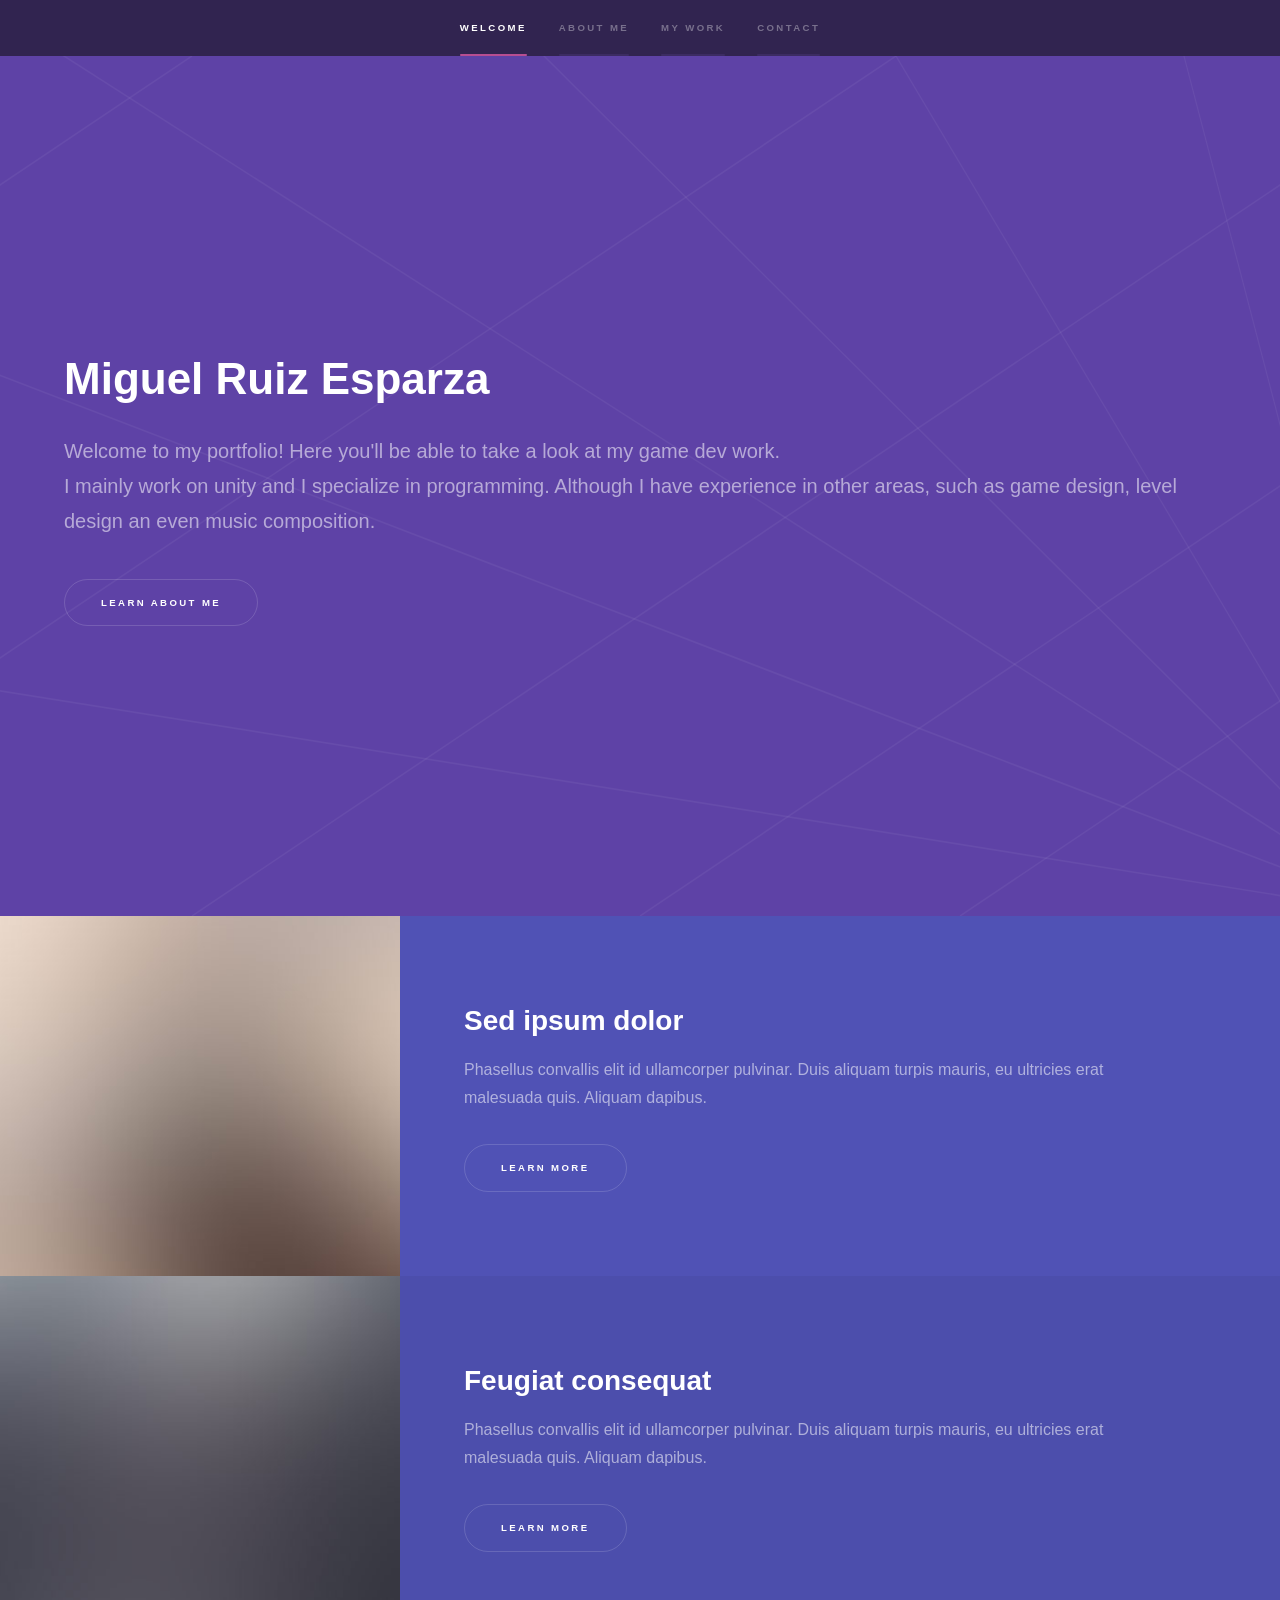
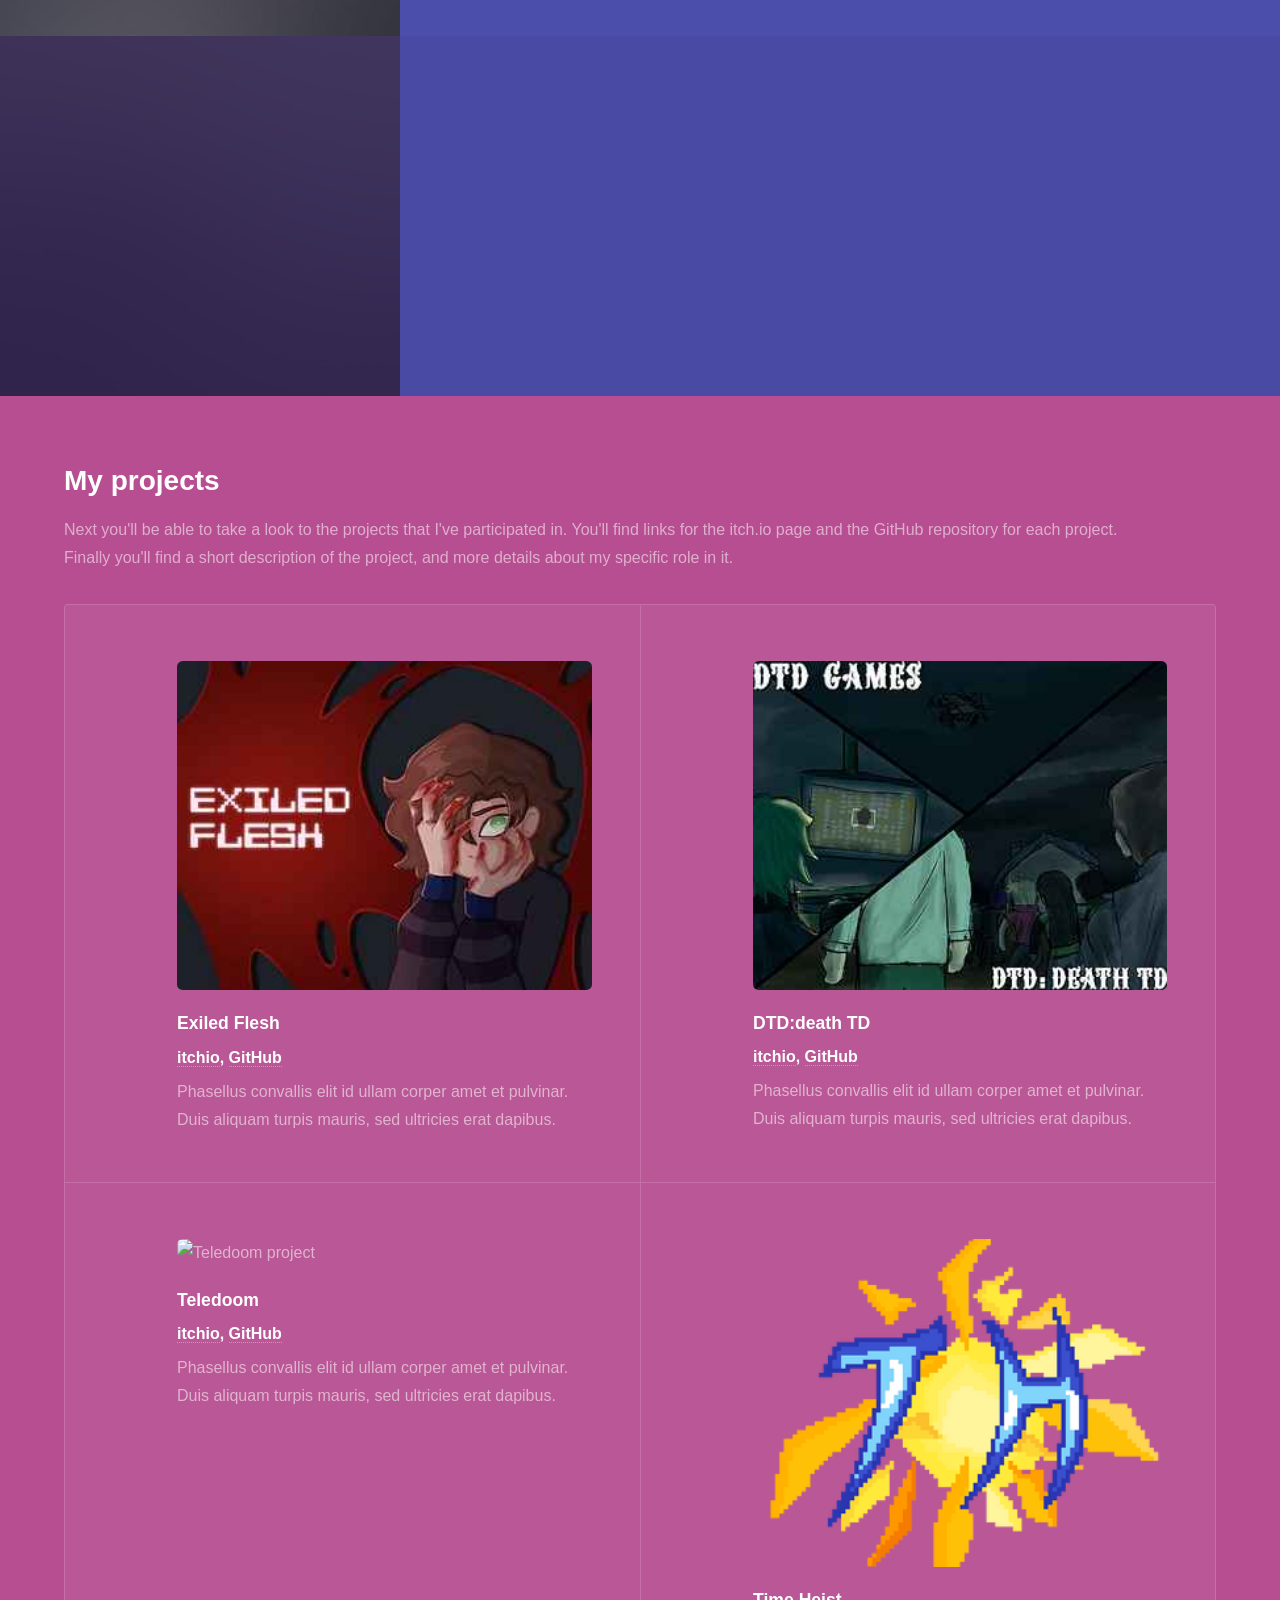
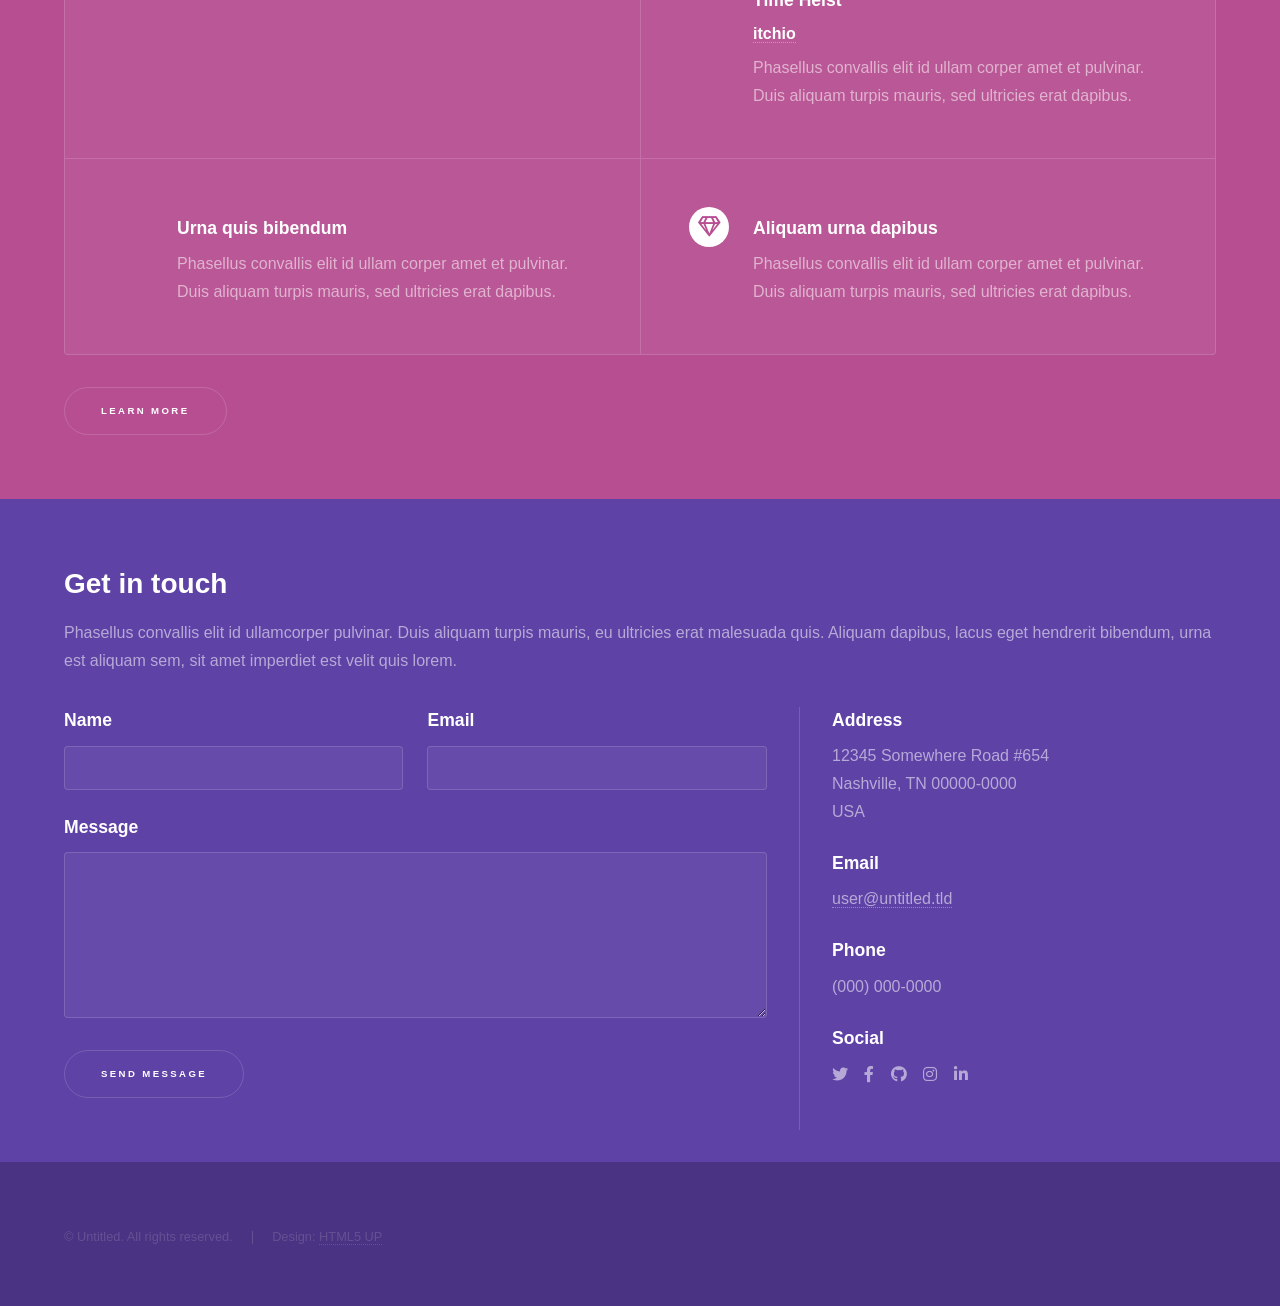
==== commit 569e8275: "Teledoom and TimeHeist" ====
--- a/index.html
+++ b/index.html
@@ -20,10 +20,10 @@
 				<div class="inner">
 					<nav>
 						<ul>
-							<li><a href="#intro">Bienvenido</a></li>
-							<li><a href="#one">Quien Soy</a></li>
-							<li><a href="#two">Mis Trabajos</a></li>
-							<li><a href="#three">Contacto</a></li>
+							<li><a href="#intro">Welcome</a></li>
+							<li><a href="#one">About Me</a></li>
+							<li><a href="#two">My Work</a></li>
+							<li><a href="#three">Contact</a></li>
 						</ul>
 					</nav>
 				</div>
@@ -36,7 +36,7 @@
 					<section id="intro" class="wrapper style1 fullscreen fade-up">
 						<div class="inner">
 							<h1>Miguel Ruiz Esparza</h1>
-							<p>Welcome to my portfolio!, here you'll be able to take a look at my game dev work.<br />
+							<p>Welcome to my portfolio! Here you'll be able to take a look at my game dev work.<br />
 							I mainly work on unity and I specialize in programming. Although I have experience in other areas,
 							such as game design, level design an even music composition.</p>
 							<ul class="actions">
@@ -85,7 +85,7 @@
 						</section>
 					</section>
 
-				<!-- Two PROYECTOS -->
+				<!-- Section Two: Projects -->
 					<section id="two" class="wrapper style3 fade-up">
 						<div class="inner">
 							<h2>My projects</h2>
@@ -111,12 +111,19 @@
 									<p>Phasellus convallis elit id ullam corper amet et pulvinar. Duis aliquam turpis mauris, sed ultricies erat dapibus.</p>
 								</section>
 								<section>
-									<h3>Project Three</h3>
-									<h3>Sed erat ullam corper</h3>
-									<p>Phasellus convallis elit id ullam corper amet et pulvinar. Duis aliquam turpis mauris, sed ultricies erat dapibus.</p>
-								</section>
-								<section>
-									<h3>Veroeros quis lorem</h3>
+									<div class="project-image">
+										<img src="images/teledoom.jpg" alt="Teledoom project">
+									</div>
+									<h3>Teledoom</h3>
+									<h4><a href="https://juan-haro.itch.io/teledoom" target="_blank">itchio</a>, <a href="https://github.com/juanharodev/TeleDoom" target="_blank">GitHub</a></h4>
+									<p>Phasellus convallis elit id ullam corper amet et pulvinar. Duis aliquam turpis mauris, sed ultricies erat dapibus.</p>
+								</section>
+								<section>
+									<div class="project-image">
+										<img src="images/TimeHeist.png" alt="Time Heist project">
+									</div>
+									<h3>Time Heist</h3>
+									<h4><a href="https://juan-haro.itch.io/time-heist" target="_blank">itchio</a></h4>
 									<p>Phasellus convallis elit id ullam corper amet et pulvinar. Duis aliquam turpis mauris, sed ultricies erat dapibus.</p>
 								</section>
 								<section>
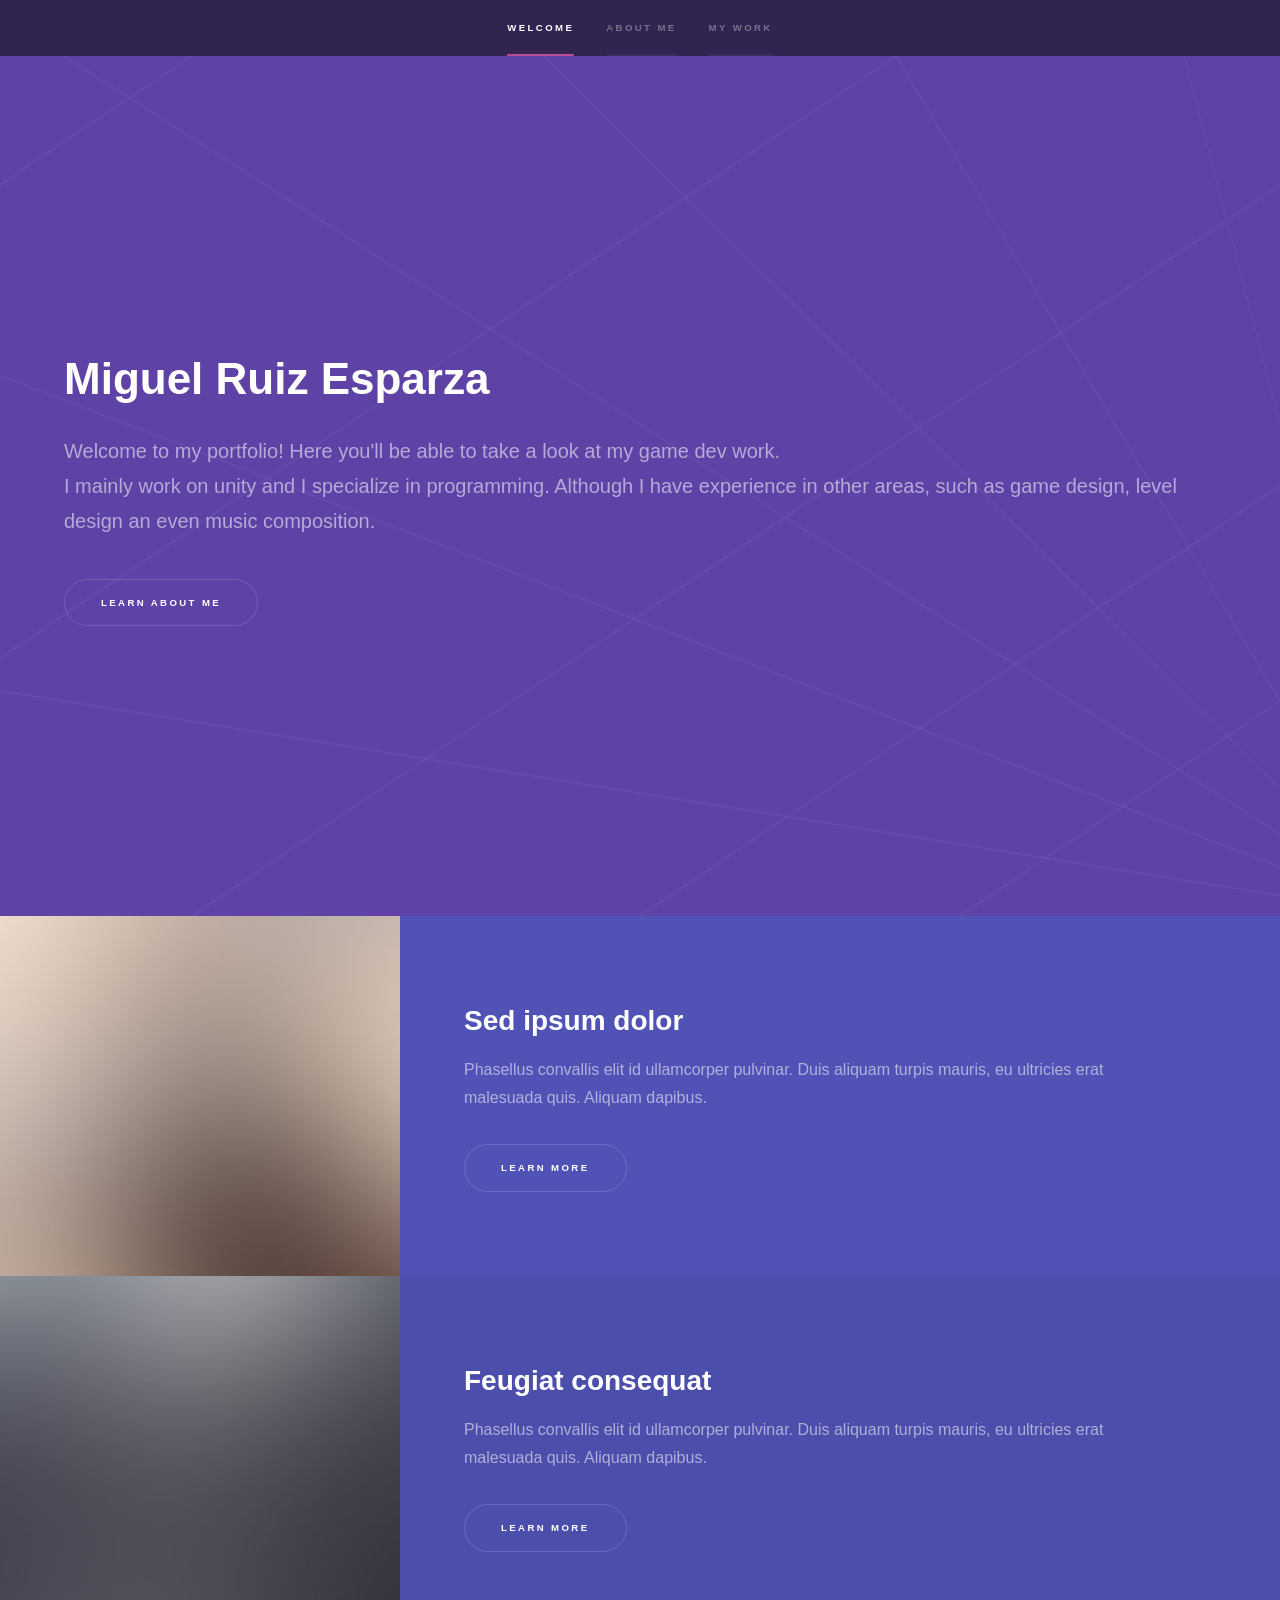
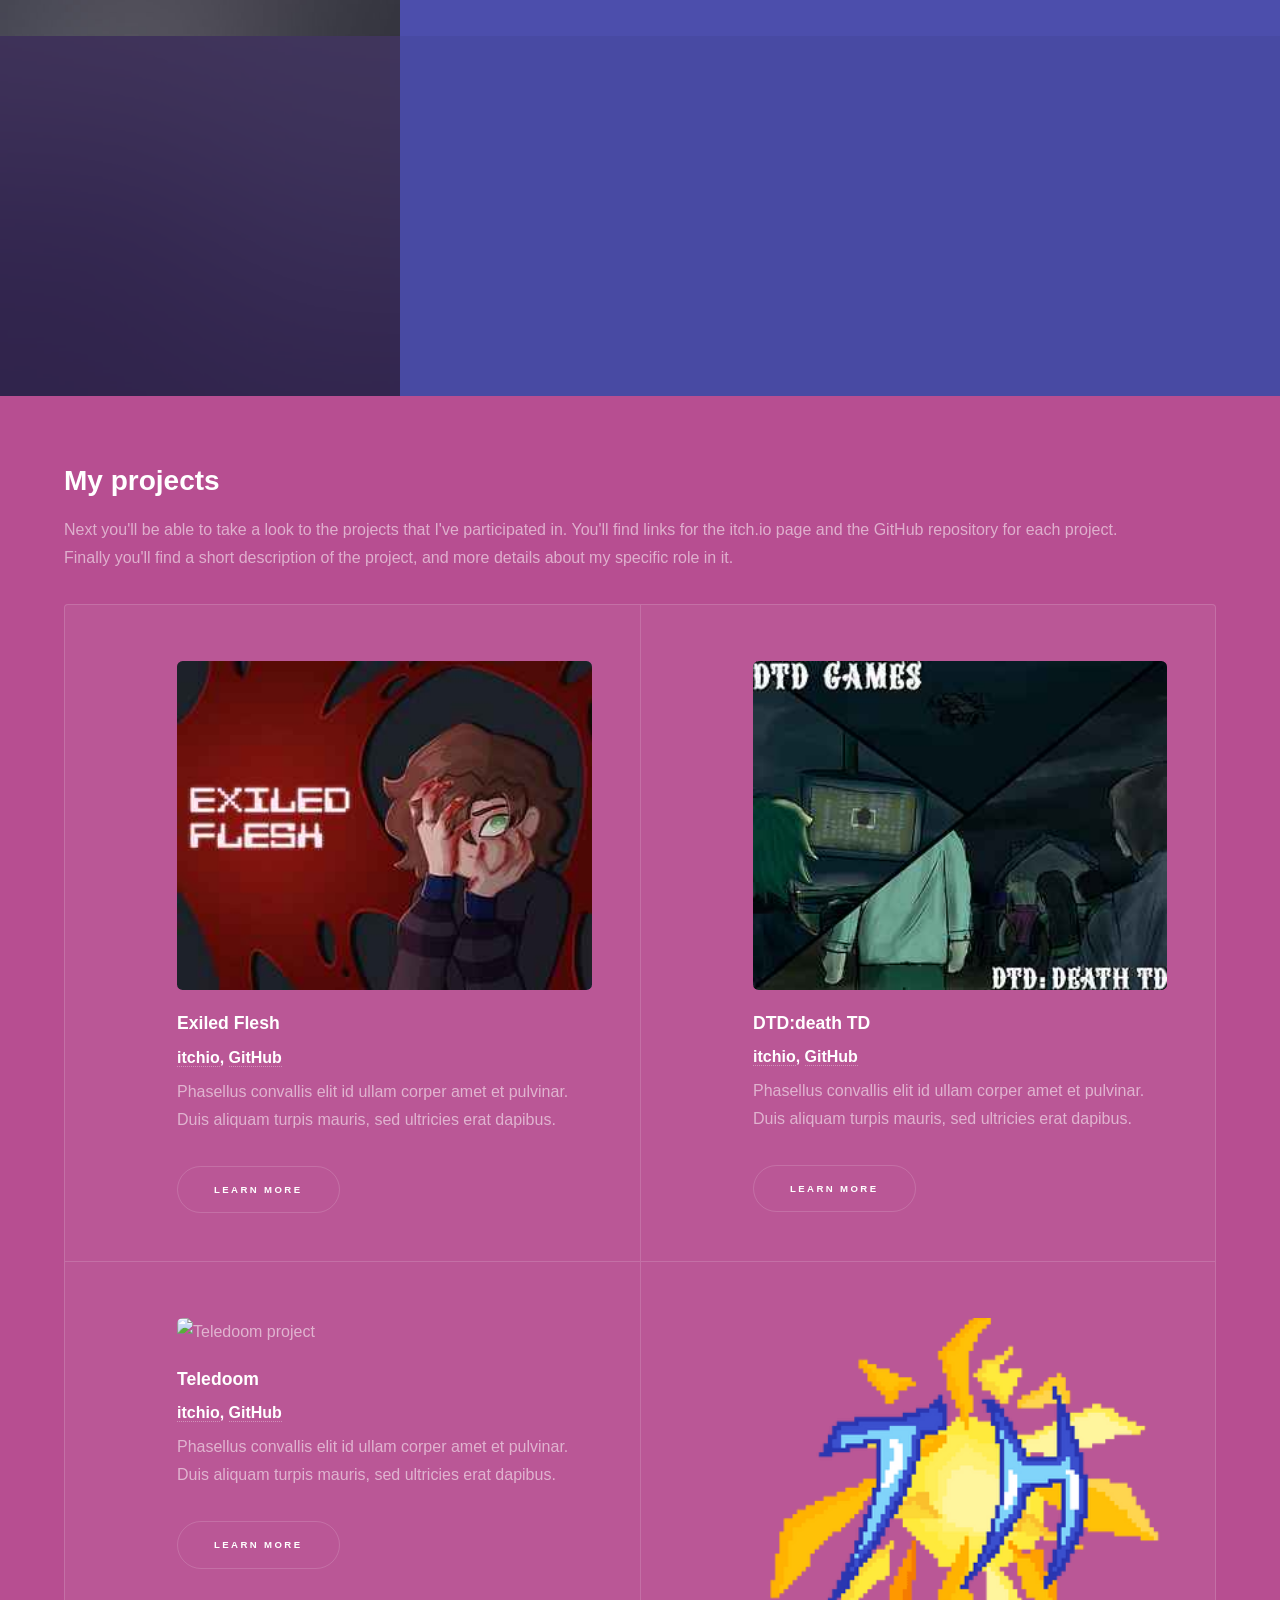
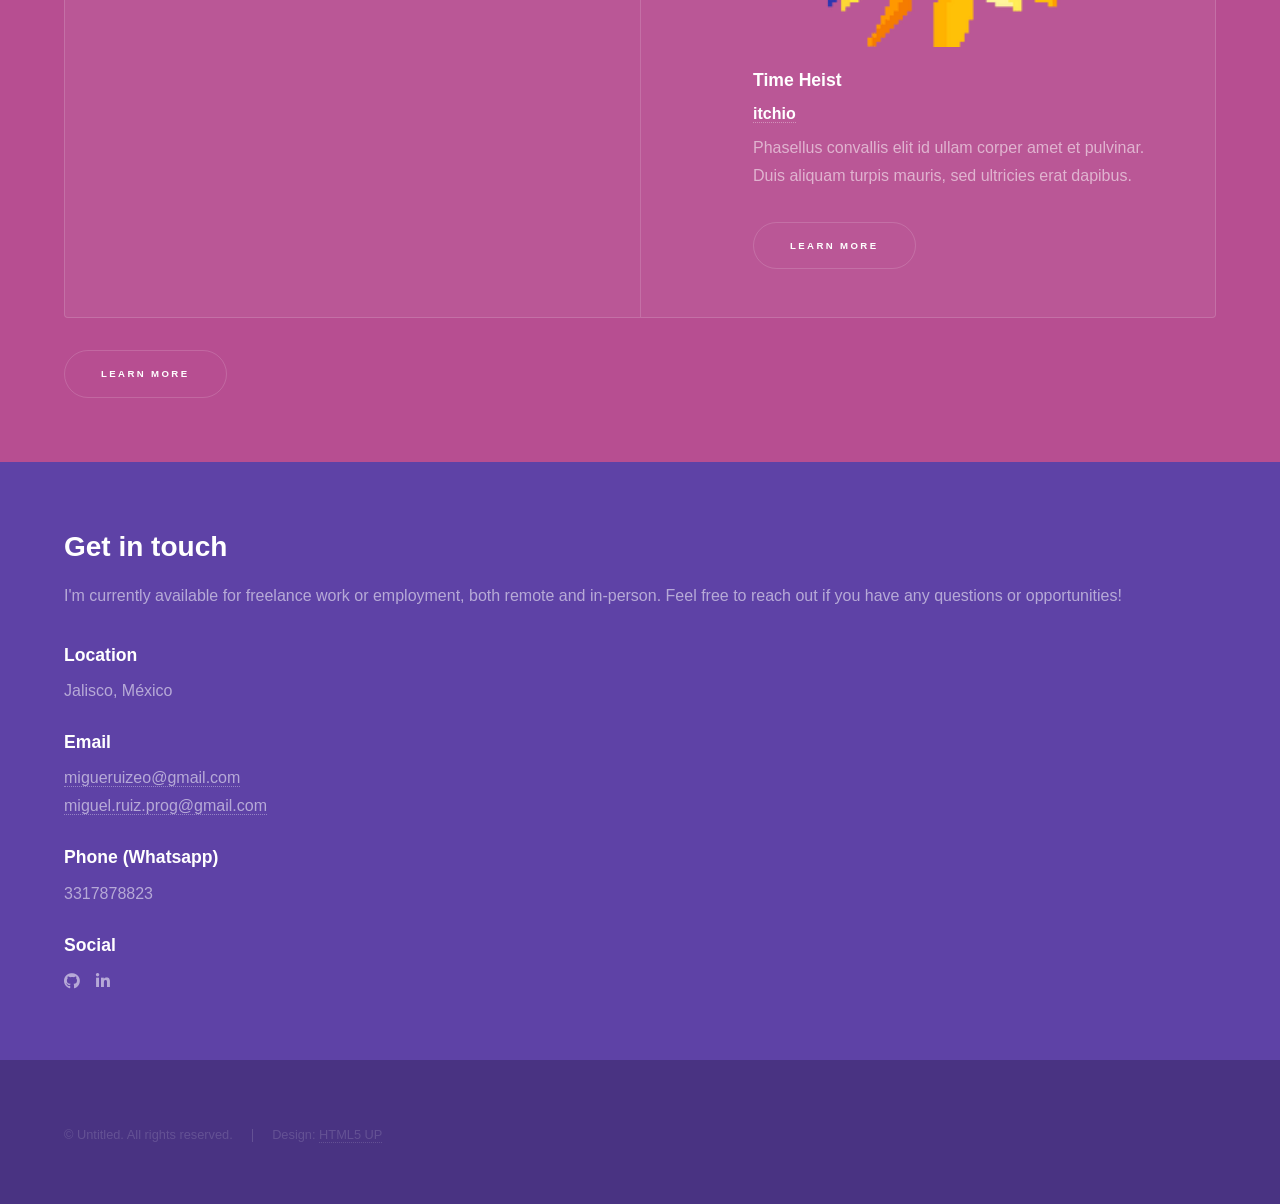
==== commit b0442595: "Modified Index and added template project page Modified contact section Added page template for proj" ====
--- a/index.html
+++ b/index.html
@@ -23,7 +23,6 @@
 							<li><a href="#intro">Welcome</a></li>
 							<li><a href="#one">About Me</a></li>
 							<li><a href="#two">My Work</a></li>
-							<li><a href="#three">Contact</a></li>
 						</ul>
 					</nav>
 				</div>
@@ -101,6 +100,9 @@
 									<h3>Exiled Flesh</h3>
 									<h4><a href="https://miguelruiz.itch.io/exiled-flesh" target="_blank">itchio</a>, <a href="https://github.com/Mike239g/ExiledFlesh" target="_blank">GitHub</a></h4>
 									<p>Phasellus convallis elit id ullam corper amet et pulvinar. Duis aliquam turpis mauris, sed ultricies erat dapibus.</p>
+									<ul class="actions">
+										<li><a href="ExiledFlesh.html" class="button">Learn more</a></li>
+									</ul>
 								</section>
 								<section>
 									<div class="project-image">
@@ -109,6 +111,9 @@
 									<h3>DTD:death TD</h3>
 									<h4><a href="https://miguelruiz.itch.io/dtd-death-td" target="_blank">itchio</a>, <a href="https://github.com/Mike239g/DeathTD" target="_blank">GitHub</a></h4>
 									<p>Phasellus convallis elit id ullam corper amet et pulvinar. Duis aliquam turpis mauris, sed ultricies erat dapibus.</p>
+									<ul class="actions">
+										<li><a href="generic.html" class="button">Learn more</a></li>
+									</ul>
 								</section>
 								<section>
 									<div class="project-image">
@@ -117,6 +122,9 @@
 									<h3>Teledoom</h3>
 									<h4><a href="https://juan-haro.itch.io/teledoom" target="_blank">itchio</a>, <a href="https://github.com/juanharodev/TeleDoom" target="_blank">GitHub</a></h4>
 									<p>Phasellus convallis elit id ullam corper amet et pulvinar. Duis aliquam turpis mauris, sed ultricies erat dapibus.</p>
+									<ul class="actions">
+										<li><a href="generic.html" class="button">Learn more</a></li>
+									</ul>
 								</section>
 								<section>
 									<div class="project-image">
@@ -125,15 +133,9 @@
 									<h3>Time Heist</h3>
 									<h4><a href="https://juan-haro.itch.io/time-heist" target="_blank">itchio</a></h4>
 									<p>Phasellus convallis elit id ullam corper amet et pulvinar. Duis aliquam turpis mauris, sed ultricies erat dapibus.</p>
-								</section>
-								<section>
-									<h3>Urna quis bibendum</h3>
-									<p>Phasellus convallis elit id ullam corper amet et pulvinar. Duis aliquam turpis mauris, sed ultricies erat dapibus.</p>
-								</section>
-								<section>
-									<span class="icon major fa-gem"></span>
-									<h3>Aliquam urna dapibus</h3>
-									<p>Phasellus convallis elit id ullam corper amet et pulvinar. Duis aliquam turpis mauris, sed ultricies erat dapibus.</p>
+									<ul class="actions">
+										<li><a href="generic.html" class="button">Learn more</a></li>
+									</ul>
 								</section>
 							</div>
 							<ul class="actions">
@@ -146,53 +148,28 @@
 					<section id="three" class="wrapper style1 fade-up">
 						<div class="inner">
 							<h2>Get in touch</h2>
-							<p>Phasellus convallis elit id ullamcorper pulvinar. Duis aliquam turpis mauris, eu ultricies erat malesuada quis. Aliquam dapibus, lacus eget hendrerit bibendum, urna est aliquam sem, sit amet imperdiet est velit quis lorem.</p>
-							<div class="split style1">
-								<section>
-									<form method="post" action="#">
-										<div class="fields">
-											<div class="field half">
-												<label for="name">Name</label>
-												<input type="text" name="name" id="name" />
-											</div>
-											<div class="field half">
-												<label for="email">Email</label>
-												<input type="text" name="email" id="email" />
-											</div>
-											<div class="field">
-												<label for="message">Message</label>
-												<textarea name="message" id="message" rows="5"></textarea>
-											</div>
-										</div>
-										<ul class="actions">
-											<li><a href="" class="button submit">Send Message</a></li>
-										</ul>
-									</form>
-								</section>
+							<p>I'm currently available for freelance work or employment, both remote and in-person. Feel free to reach out if you have any questions or opportunities!</p>
+							<div>
 								<section>
 									<ul class="contact">
 										<li>
-											<h3>Address</h3>
-											<span>12345 Somewhere Road #654<br />
-											Nashville, TN 00000-0000<br />
-											USA</span>
+											<h3>Location</h3>
+											<span>Jalisco, México</span>
 										</li>
 										<li>
 											<h3>Email</h3>
-											<a href="#">user@untitled.tld</a>
-										</li>
-										<li>
-											<h3>Phone</h3>
-											<span>(000) 000-0000</span>
+											<a href="mailto:migueruizeo@gmail.com">migueruizeo@gmail.com</br></a>
+											<a href="mailto:miguel.ruiz.prog@gmail.com">miguel.ruiz.prog@gmail.com</a>
+										</li>
+										<li>
+											<h3>Phone (Whatsapp)</h3>
+											<span>3317878823</span>
 										</li>
 										<li>
 											<h3>Social</h3>
 											<ul class="icons">
-												<li><a href="#" class="icon brands fa-twitter"><span class="label">Twitter</span></a></li>
-												<li><a href="#" class="icon brands fa-facebook-f"><span class="label">Facebook</span></a></li>
-												<li><a href="#" class="icon brands fa-github"><span class="label">GitHub</span></a></li>
-												<li><a href="#" class="icon brands fa-instagram"><span class="label">Instagram</span></a></li>
-												<li><a href="#" class="icon brands fa-linkedin-in"><span class="label">LinkedIn</span></a></li>
+												<li><a href="https://github.com/Mike239g" target="_blank" class="icon brands fa-github"><span class="label">GitHub</span></a></li>
+												<li><a href="https://www.linkedin.com/in/miguel-ruiz-esparza-ortega-18960330a/?isSelfProfile=true" target="_blank" class="icon brands fa-linkedin-in"><span class="label">LinkedIn</span></a></li>
 											</ul>
 										</li>
 									</ul>
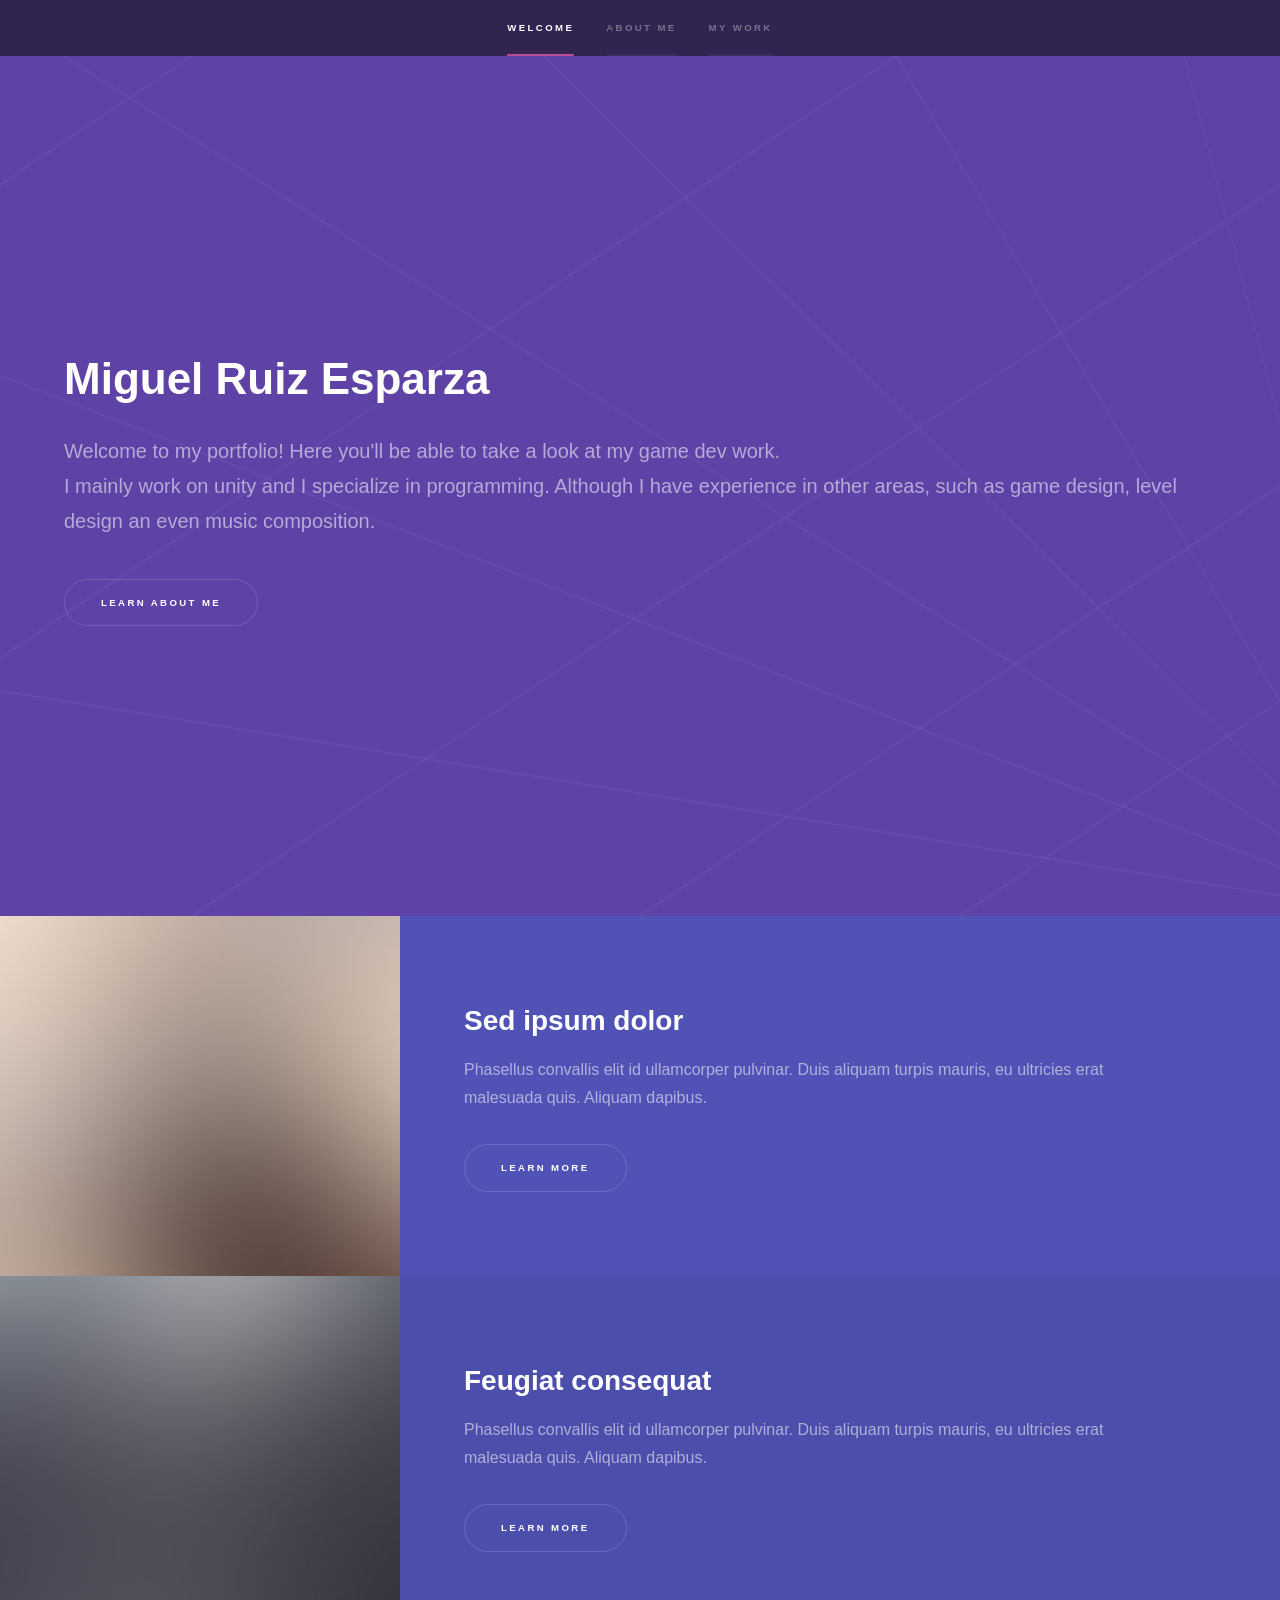
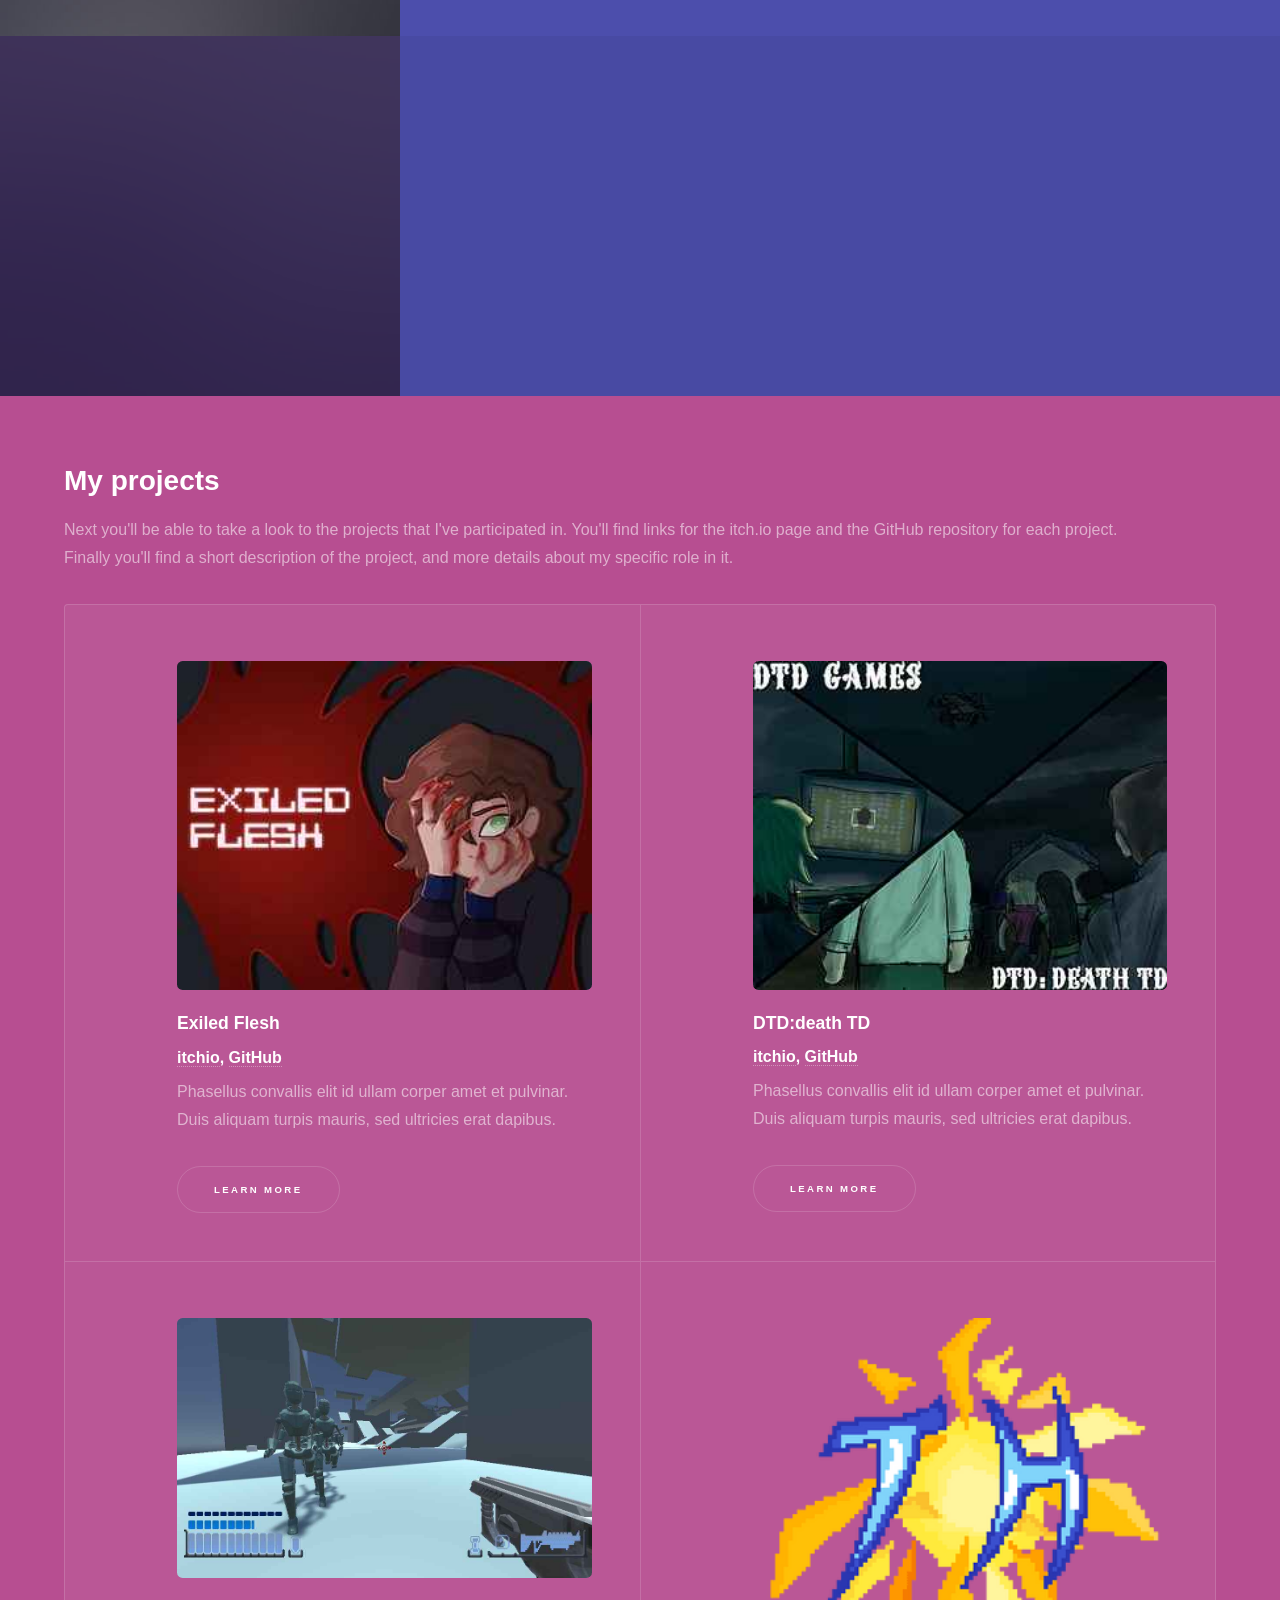
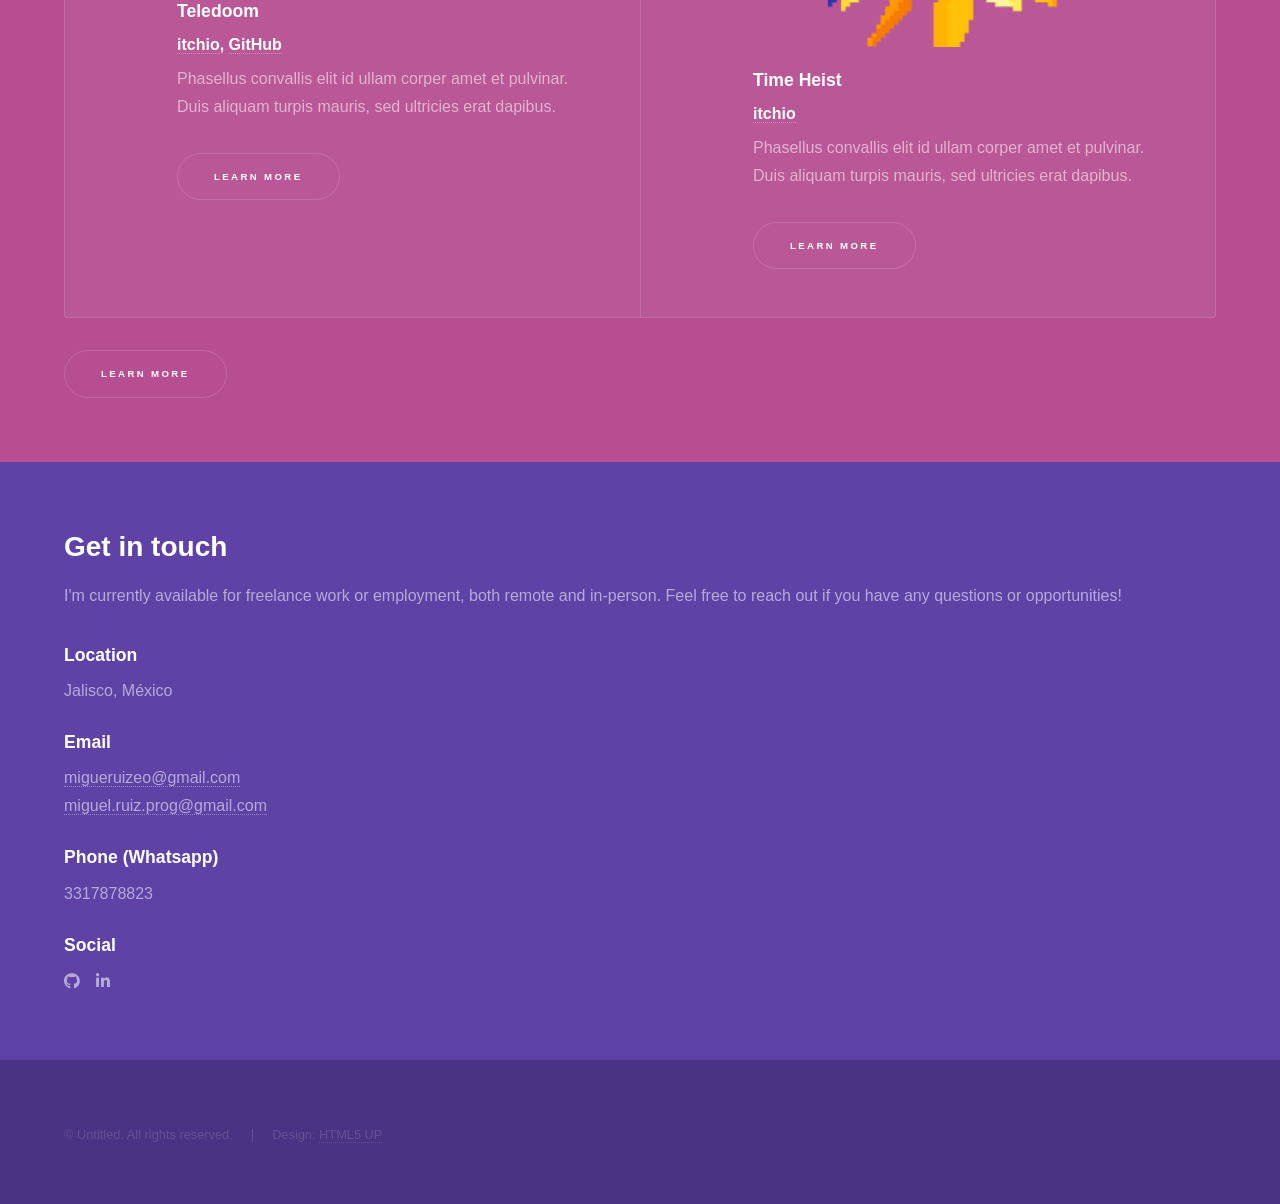
==== commit 88d19056: "Image fix Teledoom image" ====
--- a/index.html
+++ b/index.html
@@ -117,7 +117,7 @@
 								</section>
 								<section>
 									<div class="project-image">
-										<img src="images/teledoom.jpg" alt="Teledoom project">
+										<img src="images/Teledoom.jpg" alt="Teledoom project">
 									</div>
 									<h3>Teledoom</h3>
 									<h4><a href="https://juan-haro.itch.io/teledoom" target="_blank">itchio</a>, <a href="https://github.com/juanharodev/TeleDoom" target="_blank">GitHub</a></h4>
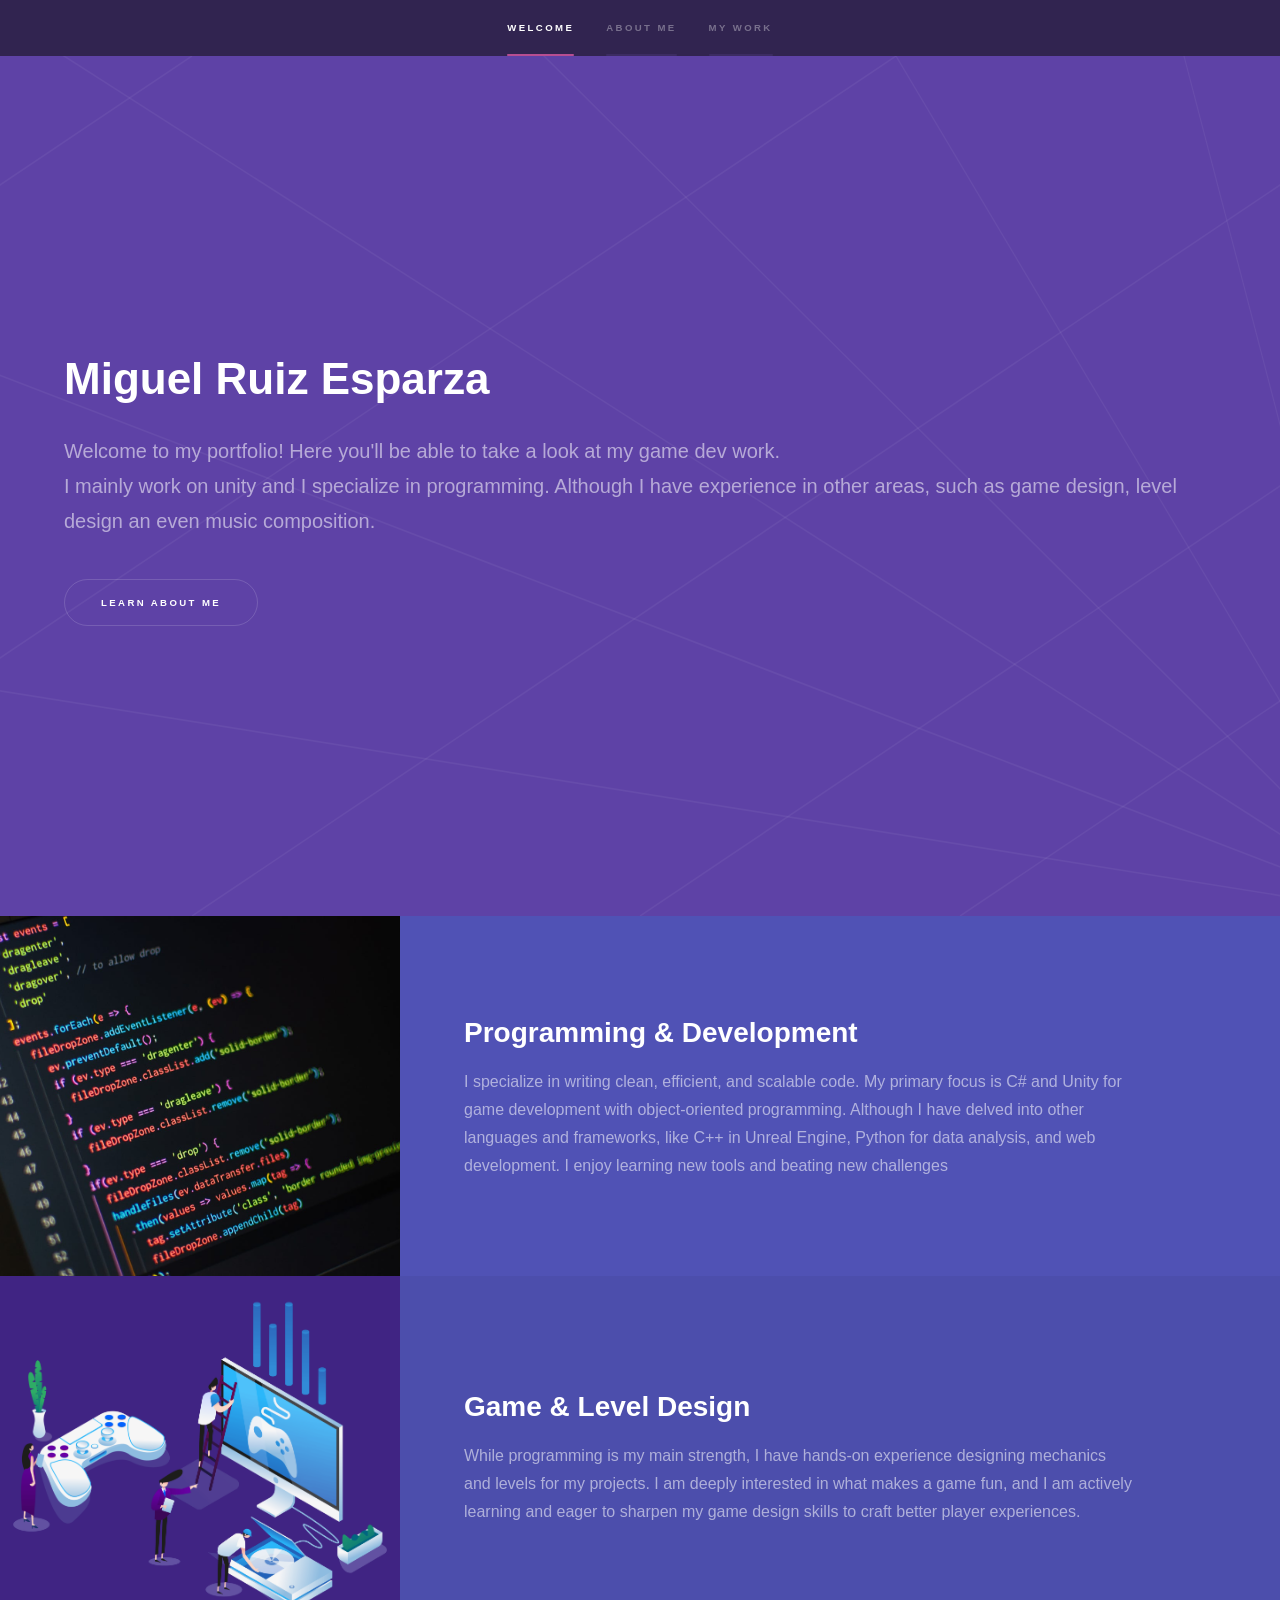
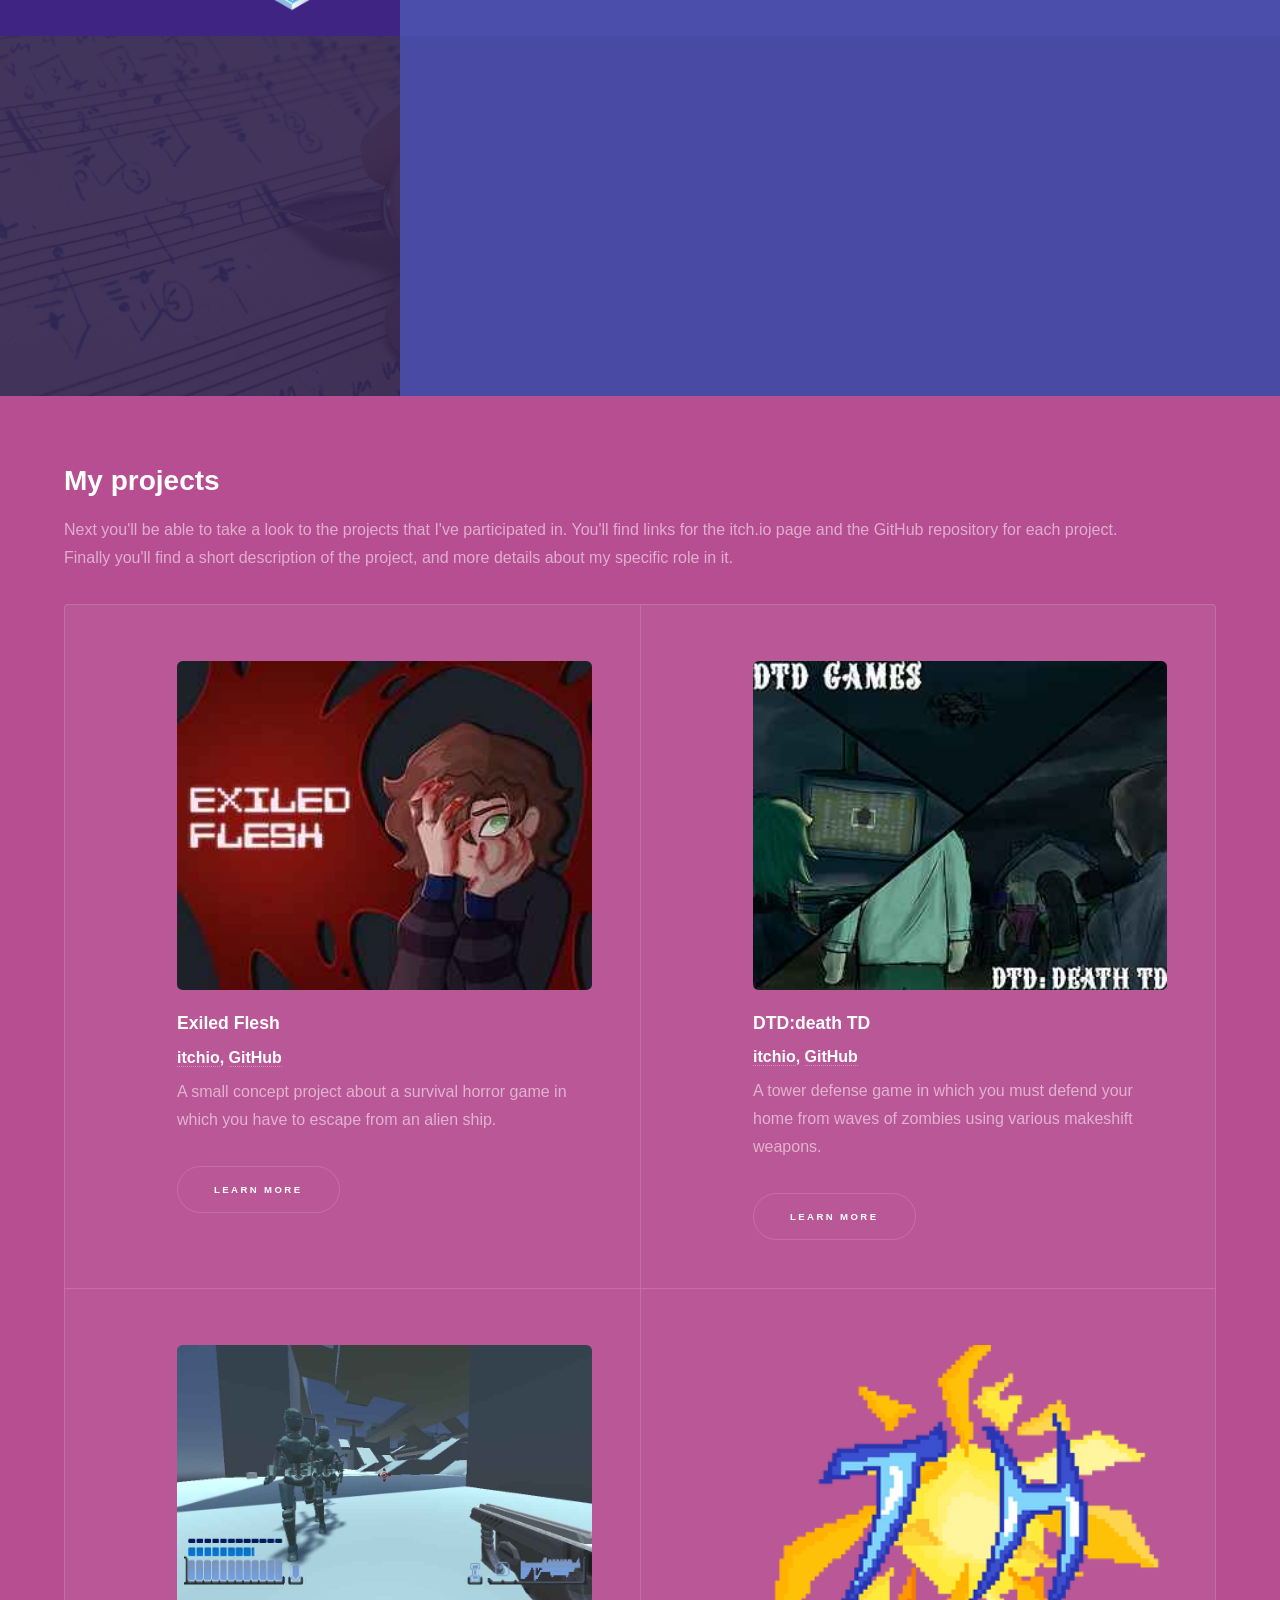
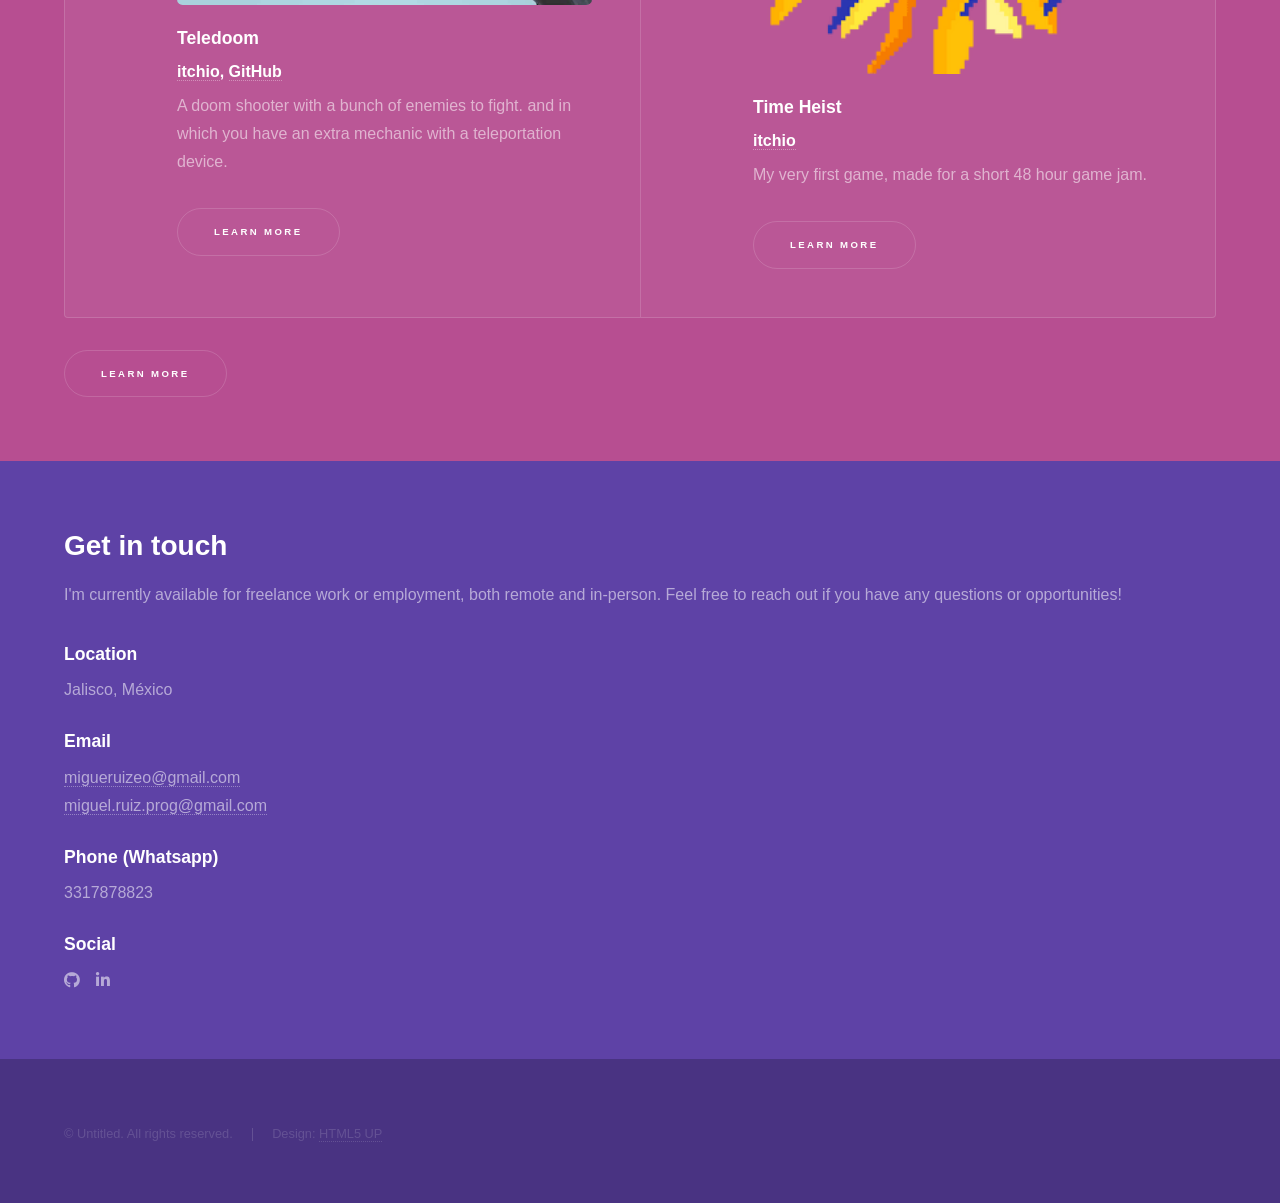
==== commit 34cc5420: "Index Modified Main parts are done" ====
--- a/index.html
+++ b/index.html
@@ -47,38 +47,36 @@
 				<!-- One -->
 					<section id="one" class="wrapper style2 spotlights">
 						<section>
-							<a href="#" class="image"><img src="images/pic01.jpg" alt="" data-position="center center" /></a>
+							<a href="#" class="image"><img src="images/Code.jpg" alt="" data-position="center center" /></a>
 							<div class="content">
 								<div class="inner">
-									<h2>Sed ipsum dolor</h2>
-									<p>Phasellus convallis elit id ullamcorper pulvinar. Duis aliquam turpis mauris, eu ultricies erat malesuada quis. Aliquam dapibus.</p>
-									<ul class="actions">
-										<li><a href="generic.html" class="button">Learn more</a></li>
-									</ul>
+									<h2>Programming & Development</h2>
+									<p>I specialize in writing clean, efficient, and scalable code. My primary focus is C# and Unity for game development 
+										with object-oriented programming. Although I have delved into other languages and frameworks, like C++ in Unreal Engine, 
+										Python for data analysis, and web development. I enjoy learning new tools and beating new challenges</p>
 								</div>
 							</div>
 						</section>
 						<section>
-							<a href="#" class="image"><img src="images/pic02.jpg" alt="" data-position="top center" /></a>
+							<a href="#" class="image"><img src="images/GD.png" alt="" data-position="top center" /></a>
 							<div class="content">
 								<div class="inner">
-									<h2>Feugiat consequat</h2>
-									<p>Phasellus convallis elit id ullamcorper pulvinar. Duis aliquam turpis mauris, eu ultricies erat malesuada quis. Aliquam dapibus.</p>
-									<ul class="actions">
-										<li><a href="generic.html" class="button">Learn more</a></li>
-									</ul>
+									<h2>Game & Level Design</h2>
+									<p>While programming is my main strength, I have hands-on experience designing mechanics and levels for my projects. 
+										I am deeply interested in what makes a game fun, and I am actively learning and eager to sharpen my game design 
+										skills to craft better player experiences.</p>
 								</div>
 							</div>
 						</section>
 						<section>
-							<a href="#" class="image"><img src="images/pic03.jpg" alt="" data-position="25% 25%" /></a>
+							<a href="#" class="image"><img src="images/composition.jpg" alt="" data-position="25% 25%" /></a>
 							<div class="content">
 								<div class="inner">
-									<h2>Ultricies aliquam</h2>
-									<p>Phasellus convallis elit id ullamcorper pulvinar. Duis aliquam turpis mauris, eu ultricies erat malesuada quis. Aliquam dapibus.</p>
-									<ul class="actions">
-										<li><a href="generic.html" class="button">Learn more</a></li>
-									</ul>
+									<h2>Music Composition & Audio Production</h2>
+									<p>With a formal academic background in music, I have a strong foundation in traditional theory and composition. 
+										Recently, I've been transitioning these skills into the digital realm using tools like FL Studio. 
+										While digital audio production for games is a newer journey for me, 
+										I am passionate about creating immersive soundtracks and eager to keep refining my craft.</p>
 								</div>
 							</div>
 						</section>
@@ -99,7 +97,7 @@
 									</div>
 									<h3>Exiled Flesh</h3>
 									<h4><a href="https://miguelruiz.itch.io/exiled-flesh" target="_blank">itchio</a>, <a href="https://github.com/Mike239g/ExiledFlesh" target="_blank">GitHub</a></h4>
-									<p>Phasellus convallis elit id ullam corper amet et pulvinar. Duis aliquam turpis mauris, sed ultricies erat dapibus.</p>
+									<p>A small concept project about a survival horror game in which you have to escape from an alien ship.</p>
 									<ul class="actions">
 										<li><a href="ExiledFlesh.html" class="button">Learn more</a></li>
 									</ul>
@@ -110,7 +108,7 @@
 									</div>
 									<h3>DTD:death TD</h3>
 									<h4><a href="https://miguelruiz.itch.io/dtd-death-td" target="_blank">itchio</a>, <a href="https://github.com/Mike239g/DeathTD" target="_blank">GitHub</a></h4>
-									<p>Phasellus convallis elit id ullam corper amet et pulvinar. Duis aliquam turpis mauris, sed ultricies erat dapibus.</p>
+									<p>A tower defense game in which you must defend your home from waves of zombies using various makeshift weapons.</p>
 									<ul class="actions">
 										<li><a href="generic.html" class="button">Learn more</a></li>
 									</ul>
@@ -121,7 +119,7 @@
 									</div>
 									<h3>Teledoom</h3>
 									<h4><a href="https://juan-haro.itch.io/teledoom" target="_blank">itchio</a>, <a href="https://github.com/juanharodev/TeleDoom" target="_blank">GitHub</a></h4>
-									<p>Phasellus convallis elit id ullam corper amet et pulvinar. Duis aliquam turpis mauris, sed ultricies erat dapibus.</p>
+									<p>A doom shooter with a bunch of enemies to fight. and in which you have an extra mechanic with a teleportation device.</p>
 									<ul class="actions">
 										<li><a href="generic.html" class="button">Learn more</a></li>
 									</ul>
@@ -132,7 +130,7 @@
 									</div>
 									<h3>Time Heist</h3>
 									<h4><a href="https://juan-haro.itch.io/time-heist" target="_blank">itchio</a></h4>
-									<p>Phasellus convallis elit id ullam corper amet et pulvinar. Duis aliquam turpis mauris, sed ultricies erat dapibus.</p>
+									<p>My very first game, made for a short 48 hour game jam.</p>
 									<ul class="actions">
 										<li><a href="generic.html" class="button">Learn more</a></li>
 									</ul>
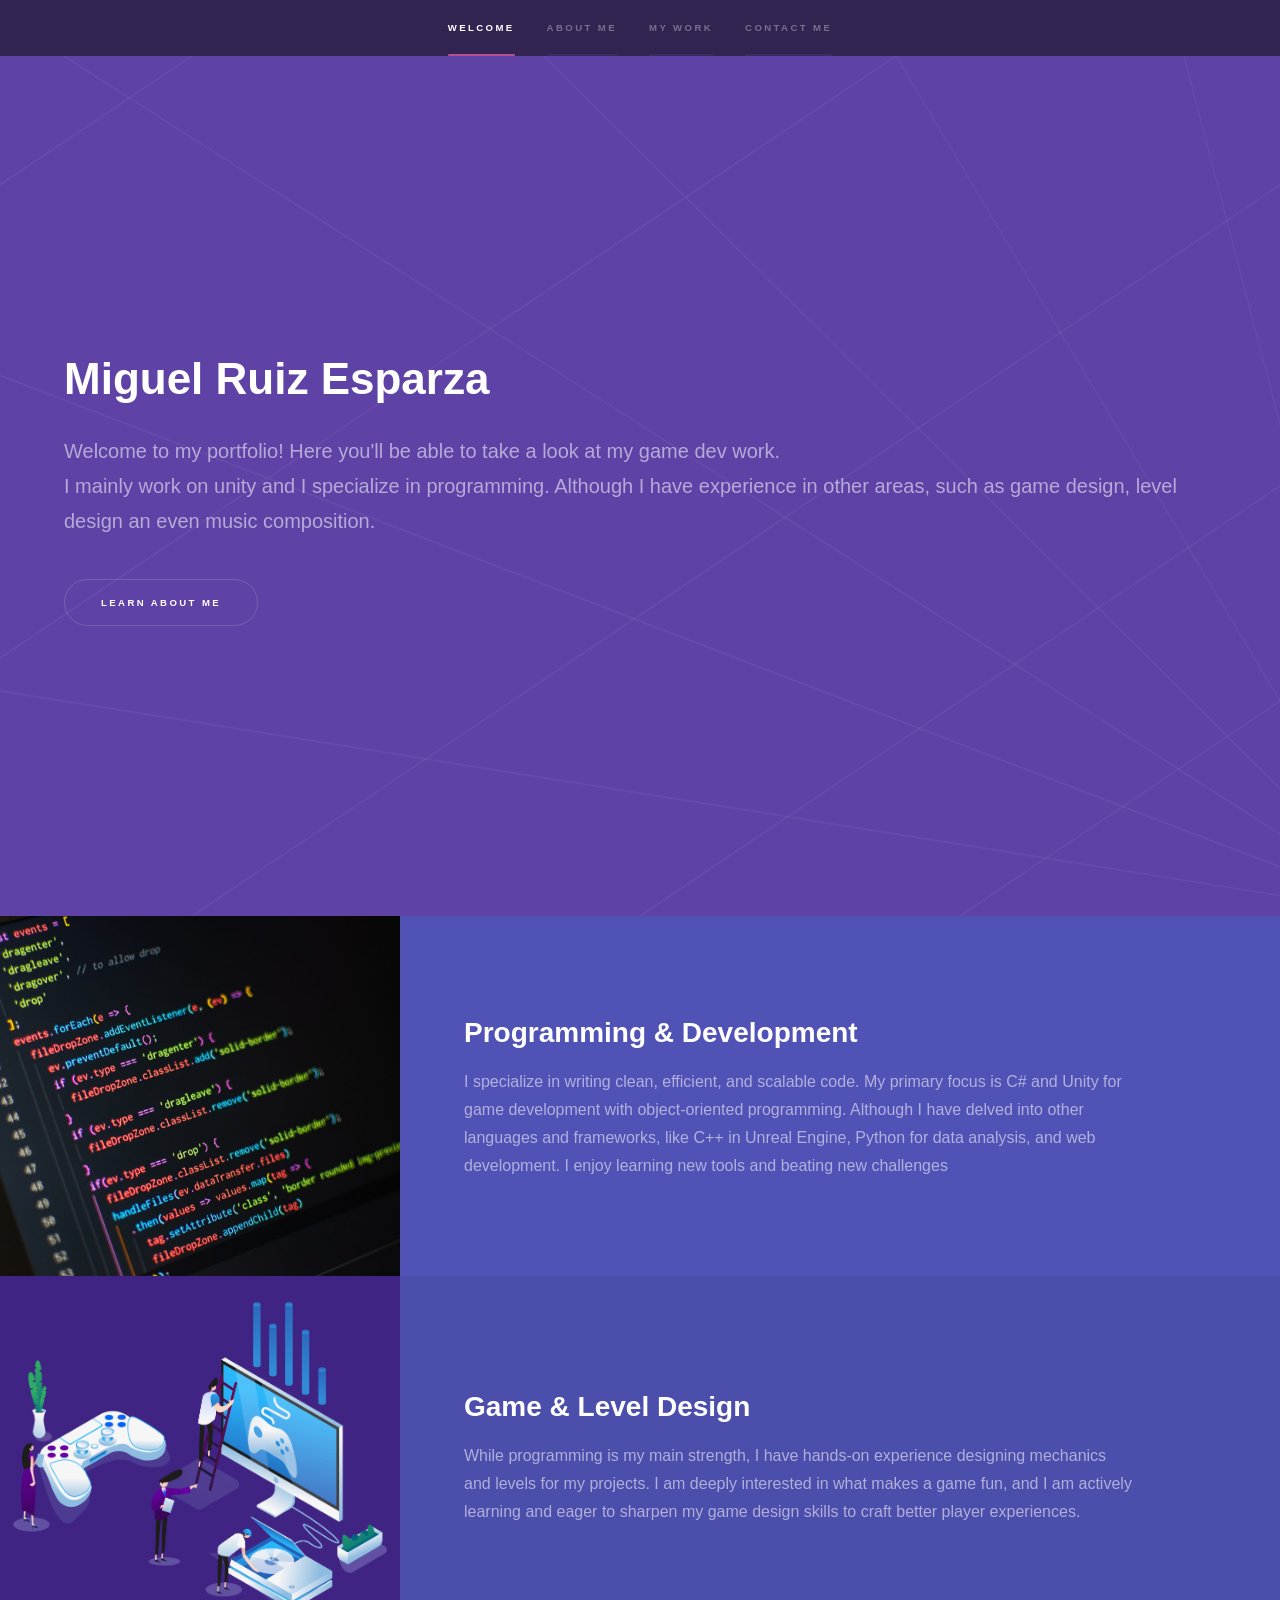
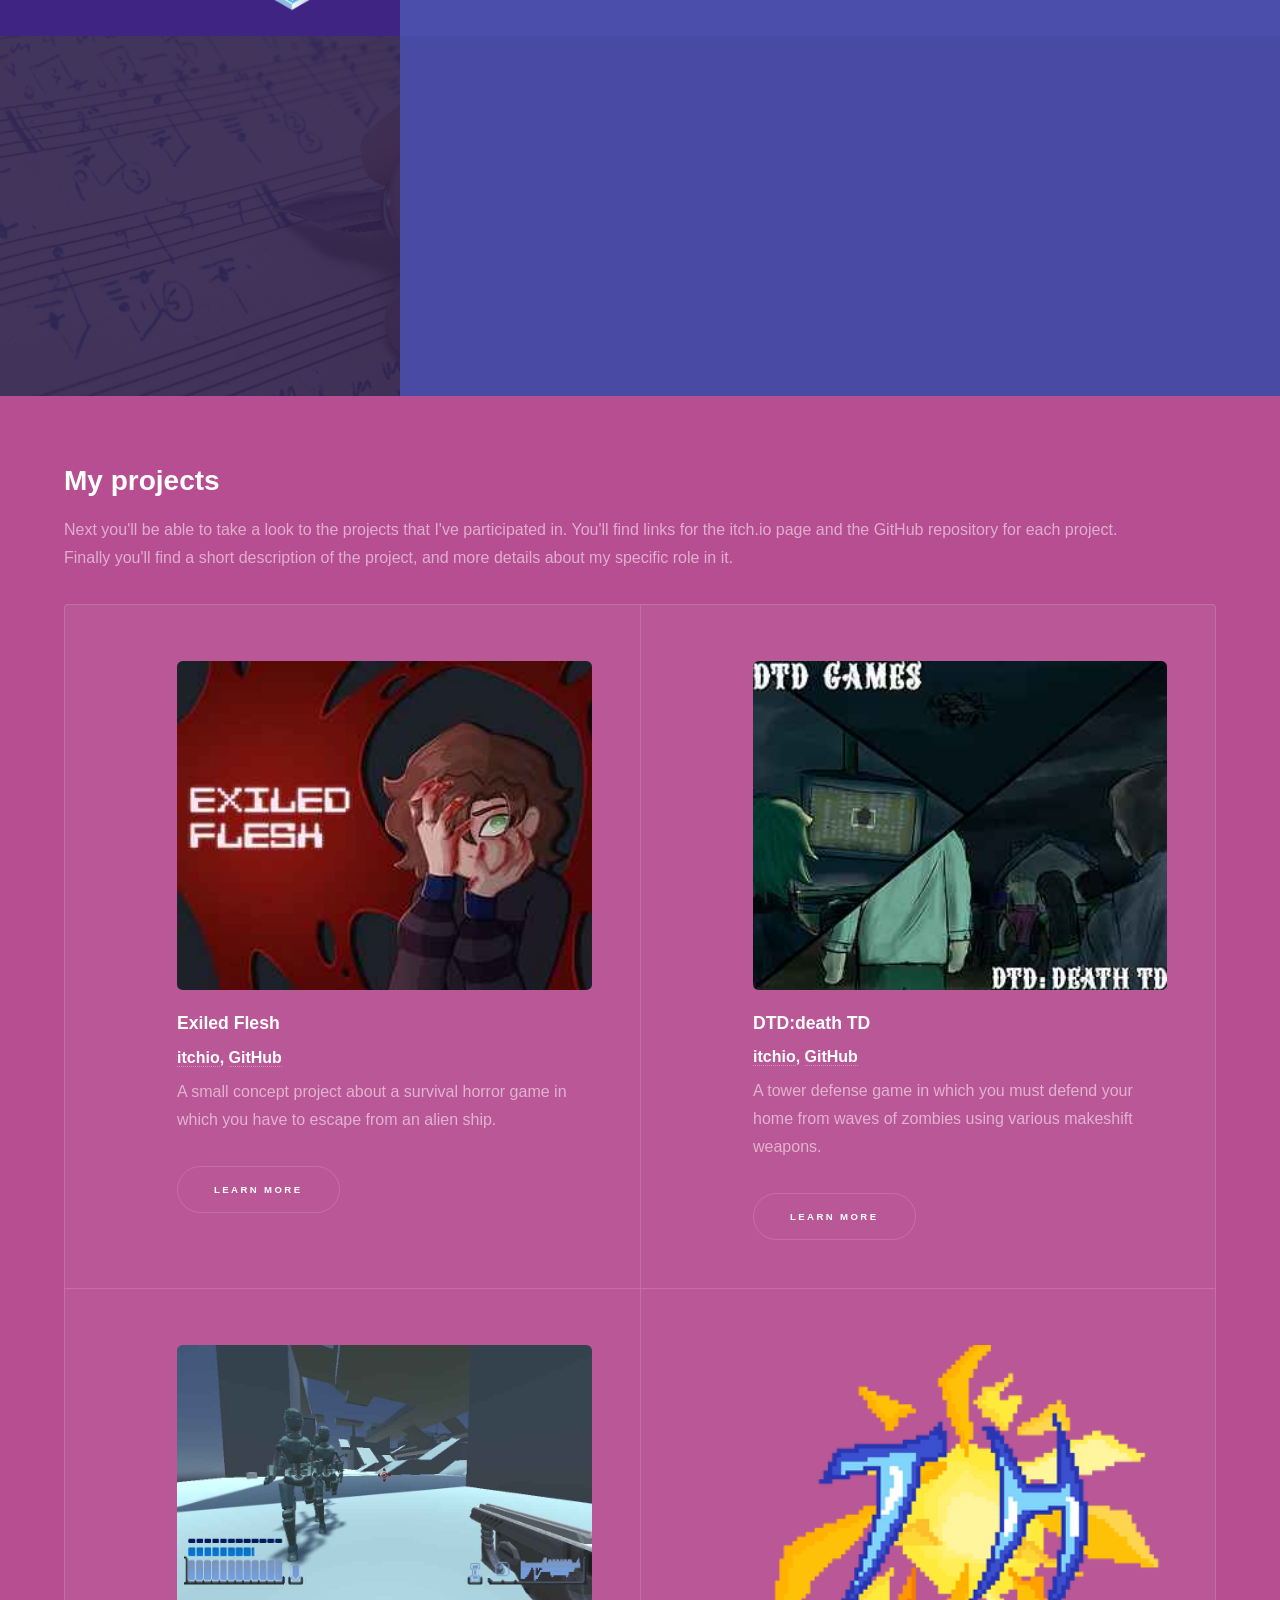
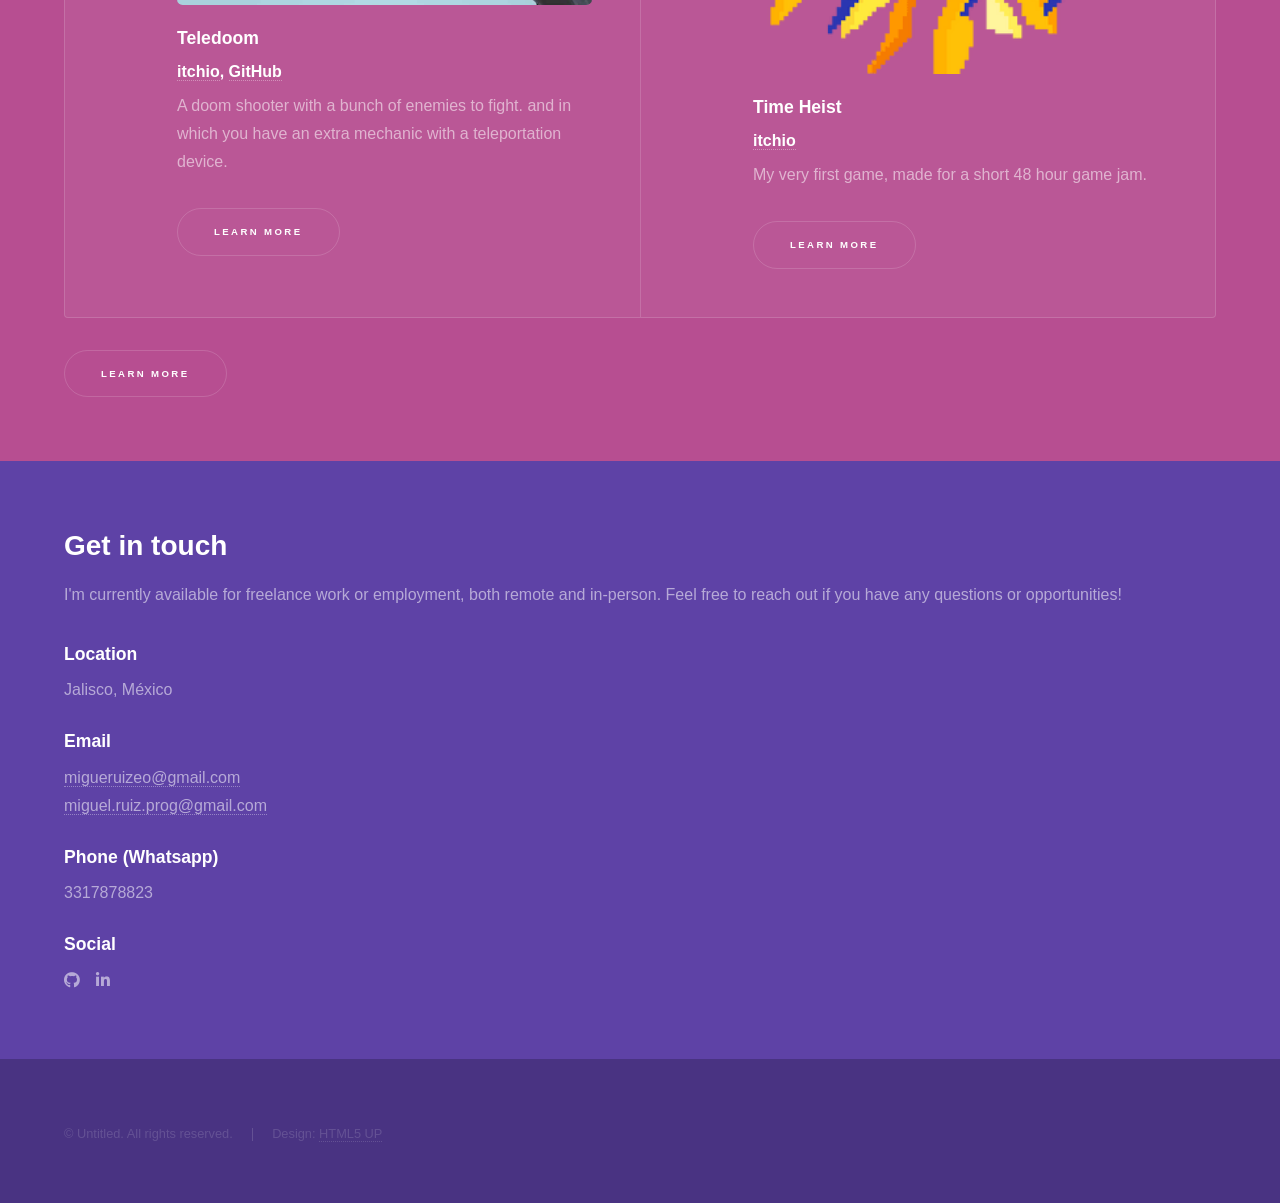
==== commit 2c999f60: "Contact added to menu" ====
--- a/index.html
+++ b/index.html
@@ -23,6 +23,7 @@
 							<li><a href="#intro">Welcome</a></li>
 							<li><a href="#one">About Me</a></li>
 							<li><a href="#two">My Work</a></li>
+							<li><a href="#three">Contact Me</a></li>
 						</ul>
 					</nav>
 				</div>
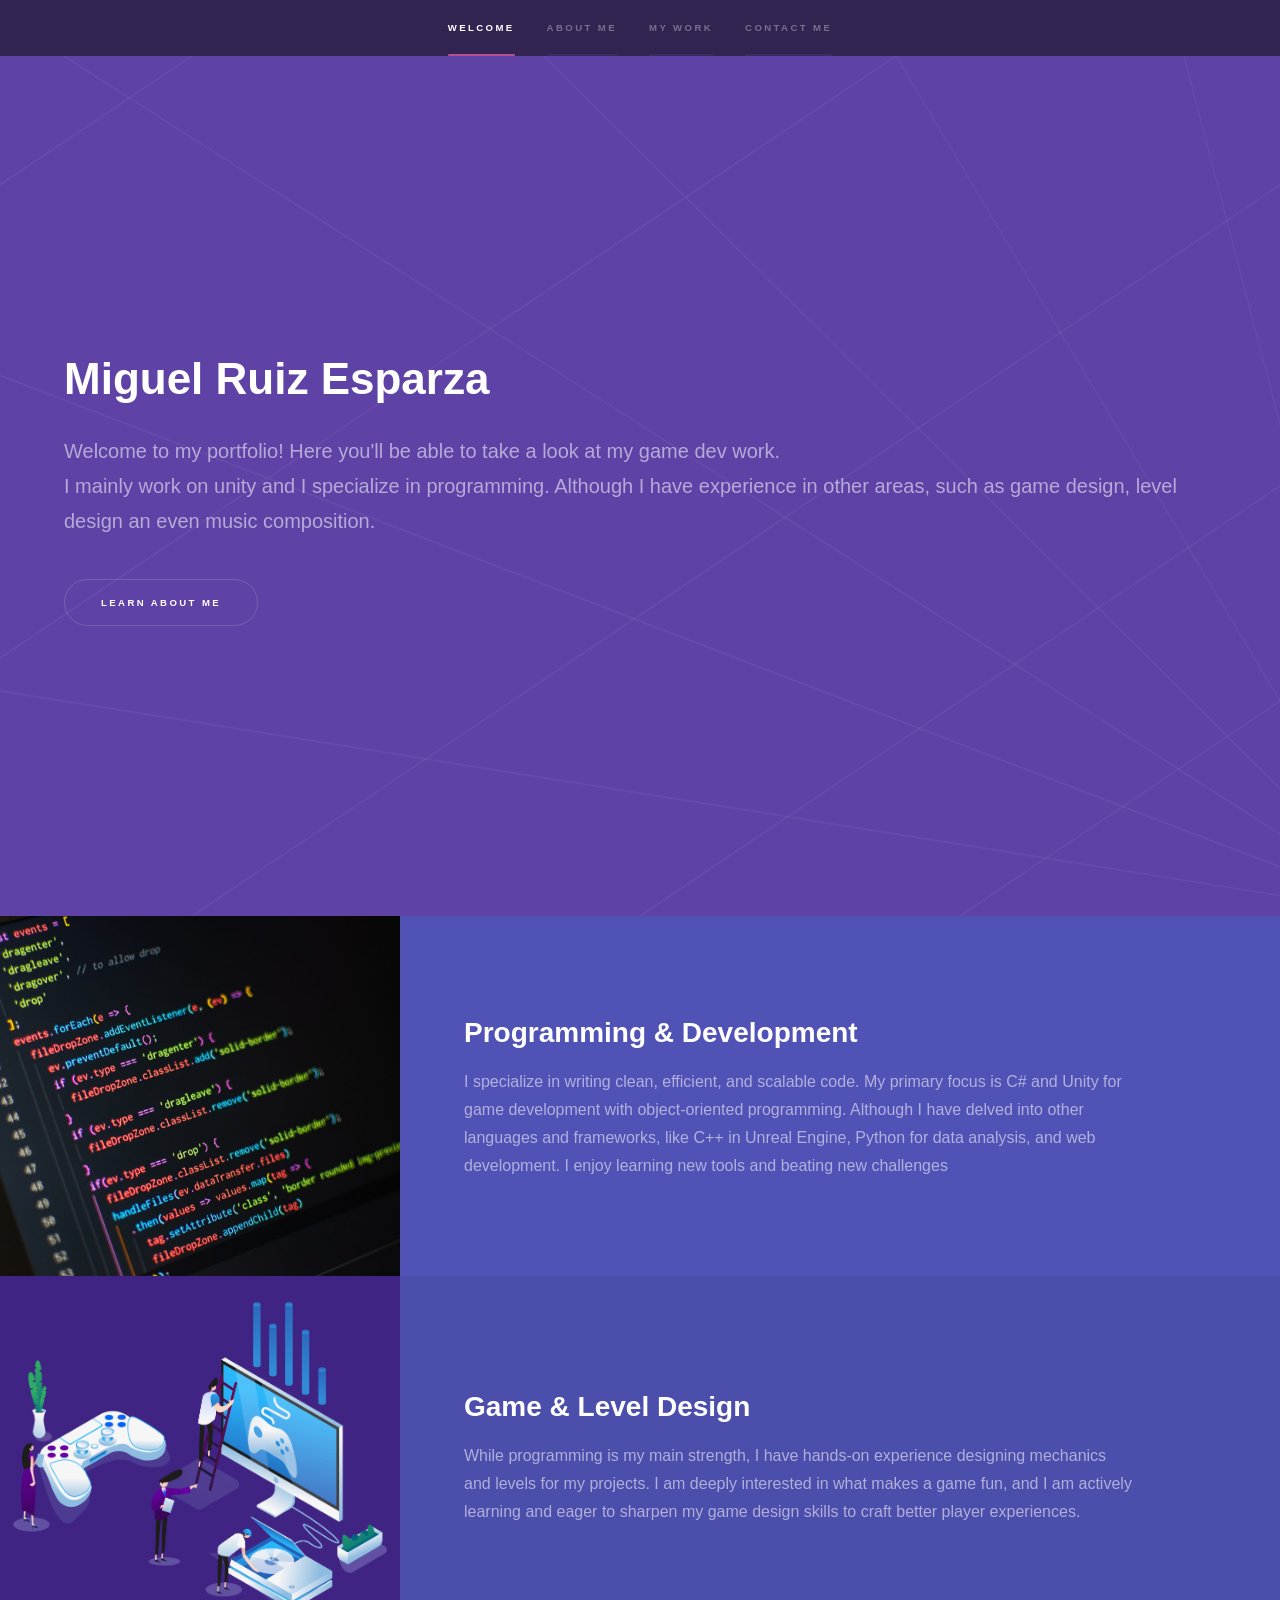
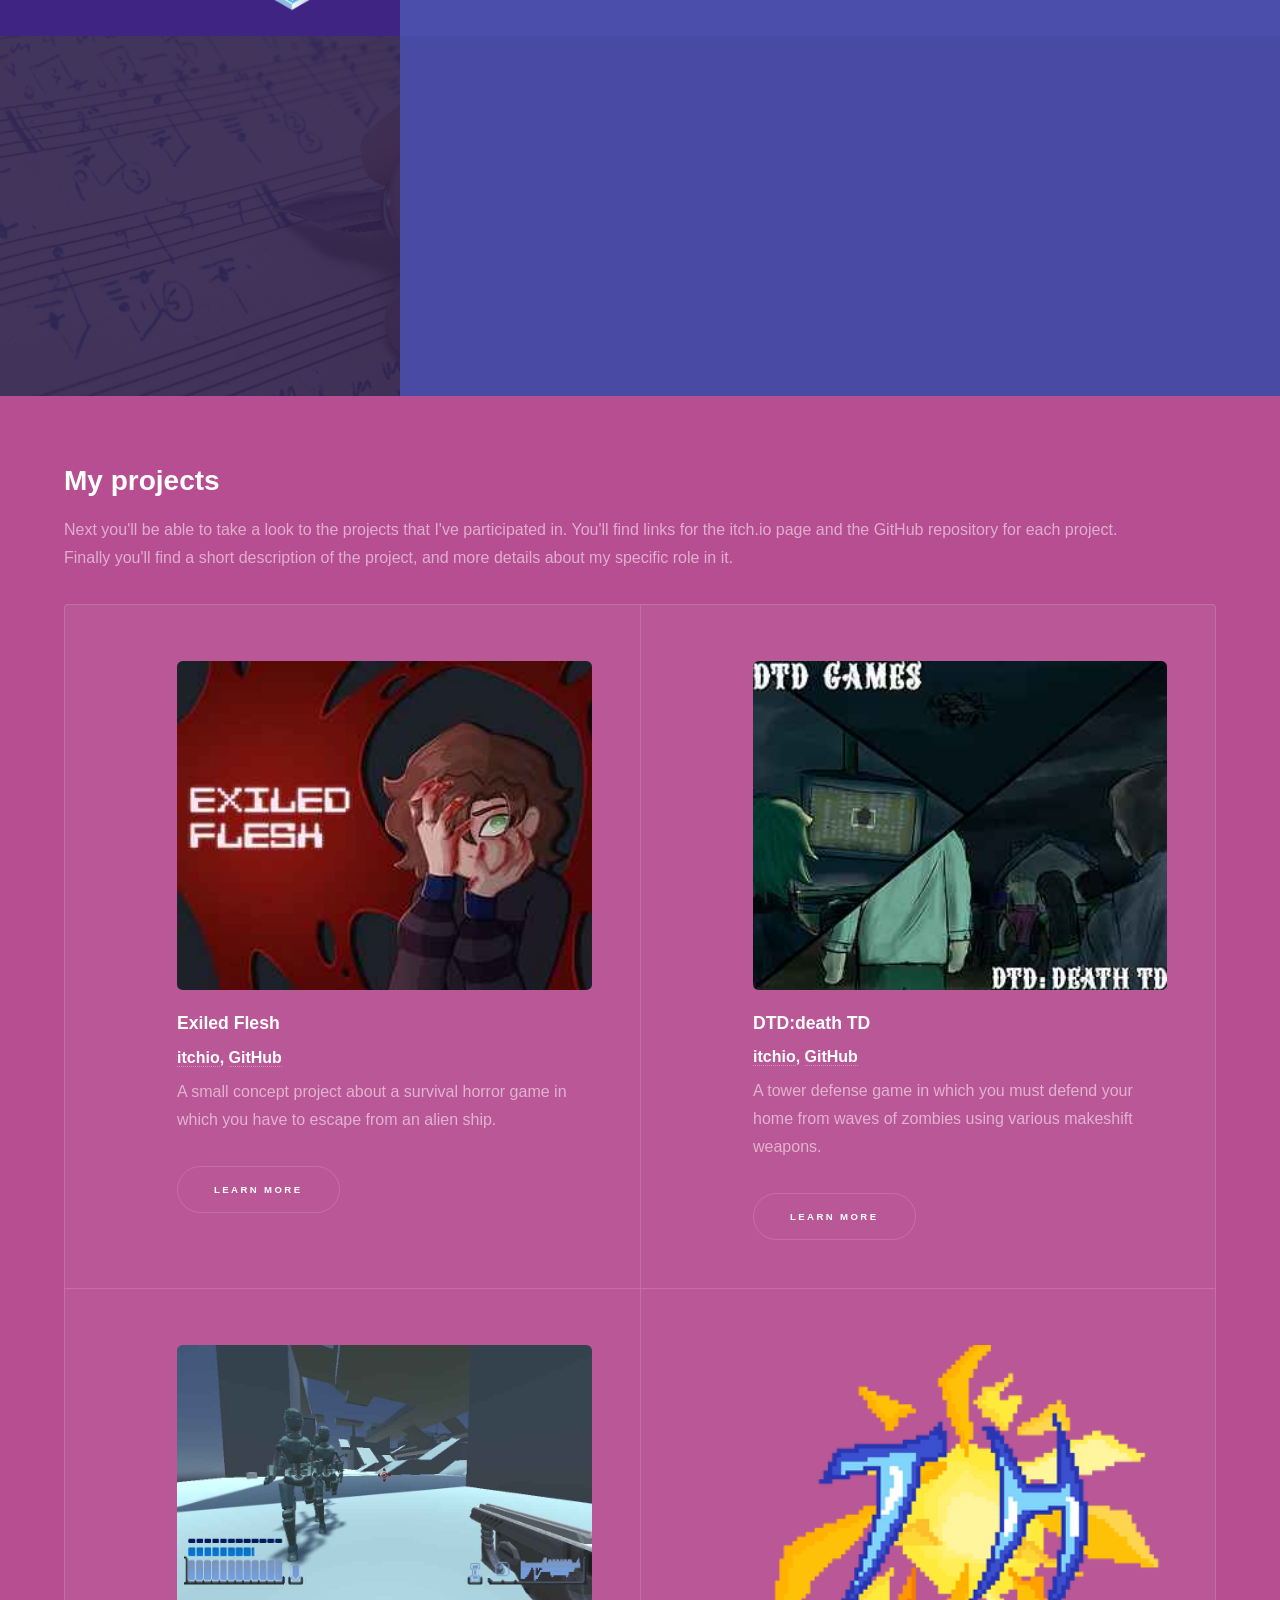
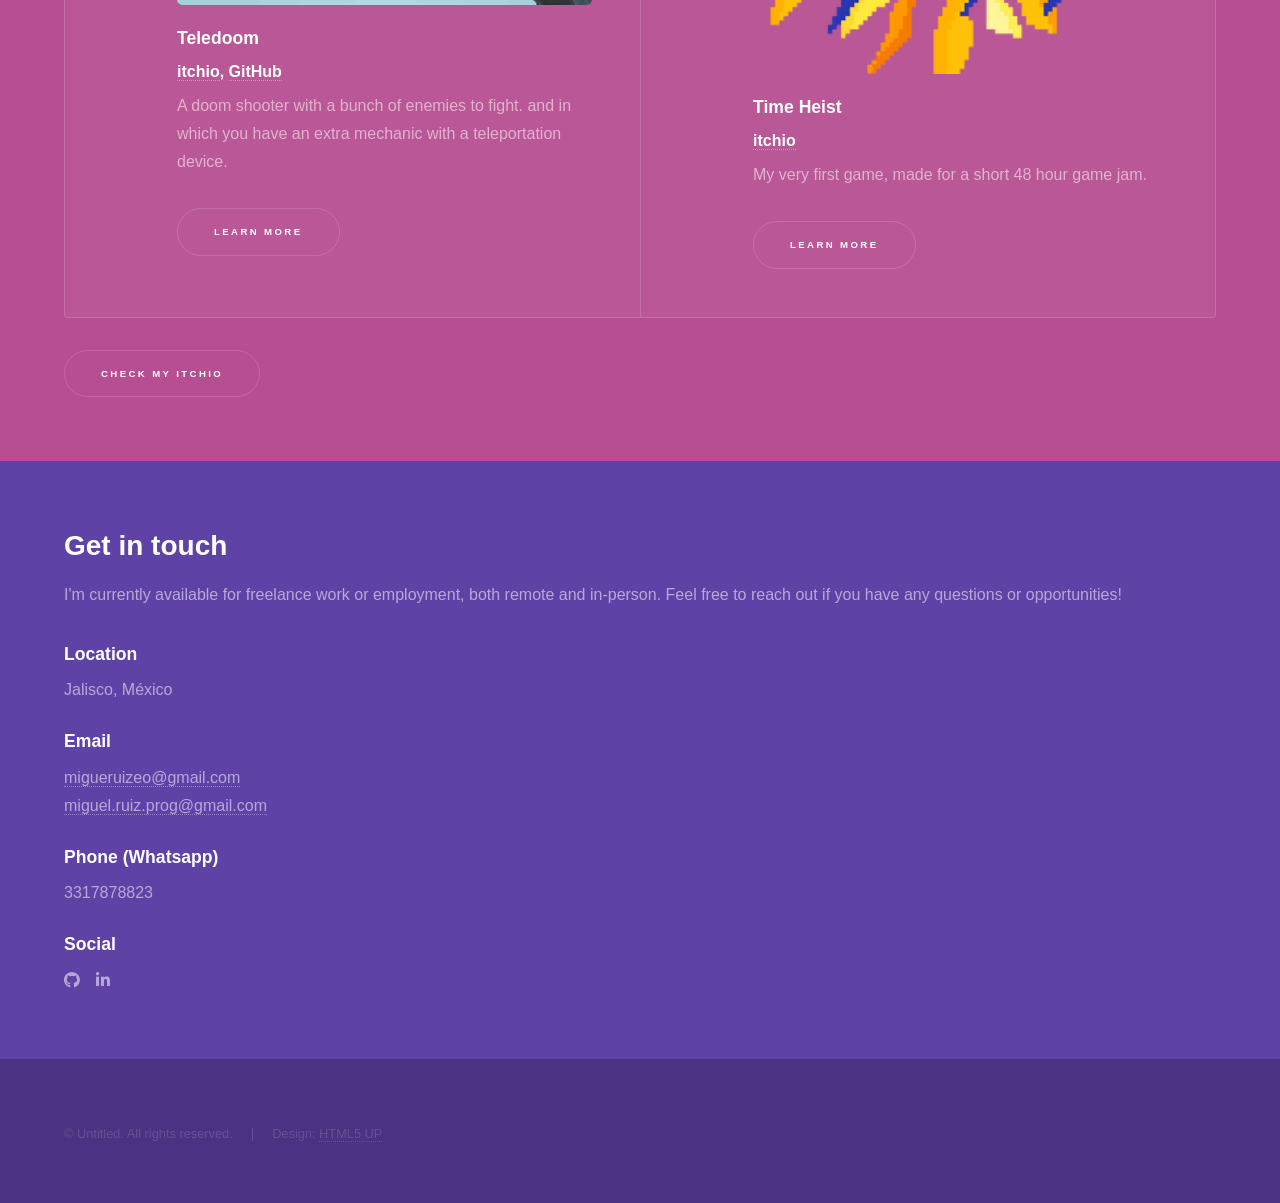
==== commit 0d82c100: "Project pages updated" ====
--- a/index.html
+++ b/index.html
@@ -111,7 +111,7 @@
 									<h4><a href="https://miguelruiz.itch.io/dtd-death-td" target="_blank">itchio</a>, <a href="https://github.com/Mike239g/DeathTD" target="_blank">GitHub</a></h4>
 									<p>A tower defense game in which you must defend your home from waves of zombies using various makeshift weapons.</p>
 									<ul class="actions">
-										<li><a href="generic.html" class="button">Learn more</a></li>
+										<li><a href="DTD.html" class="button">Learn more</a></li>
 									</ul>
 								</section>
 								<section>
@@ -138,7 +138,7 @@
 								</section>
 							</div>
 							<ul class="actions">
-								<li><a href="generic.html" class="button">Learn more</a></li>
+								<li><a href="https://miguelruiz.itch.io" class="button" target="_blank">Check My itchio</a></li>
 							</ul>
 						</div>
 					</section>
